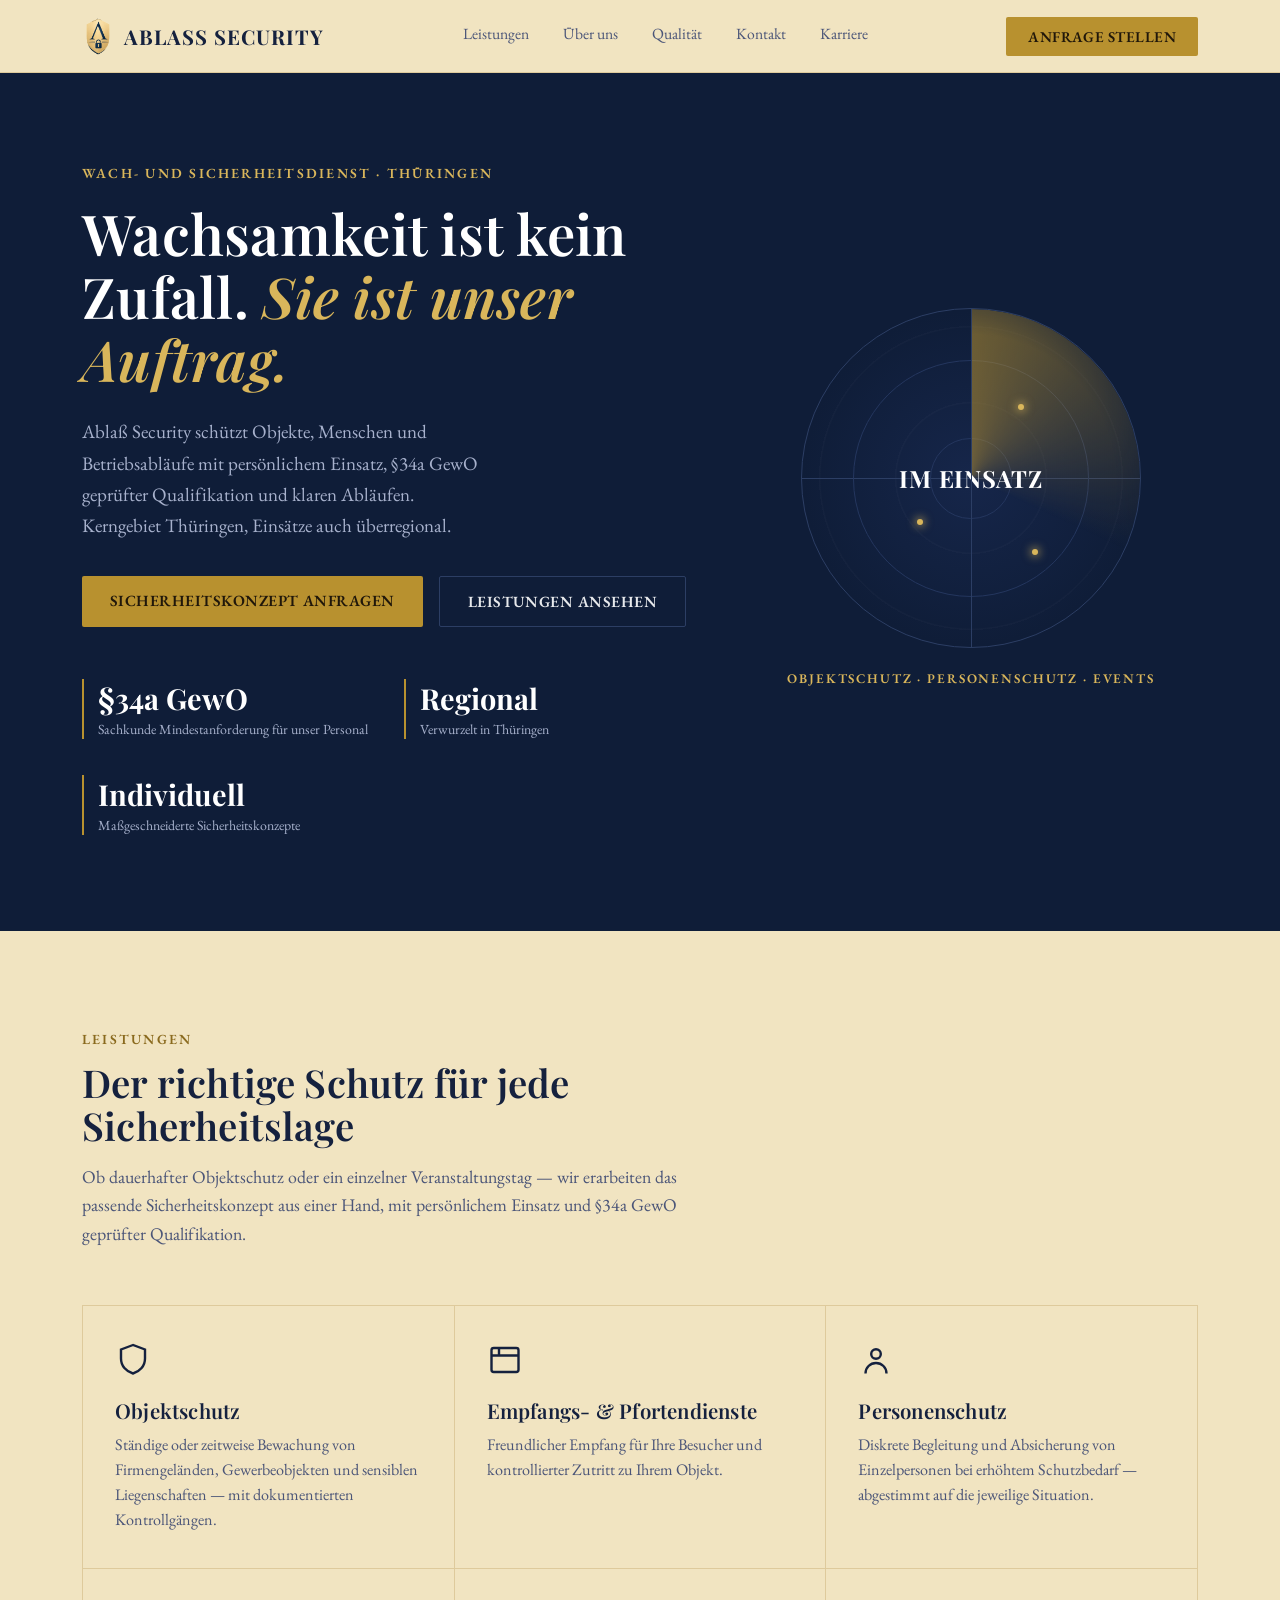
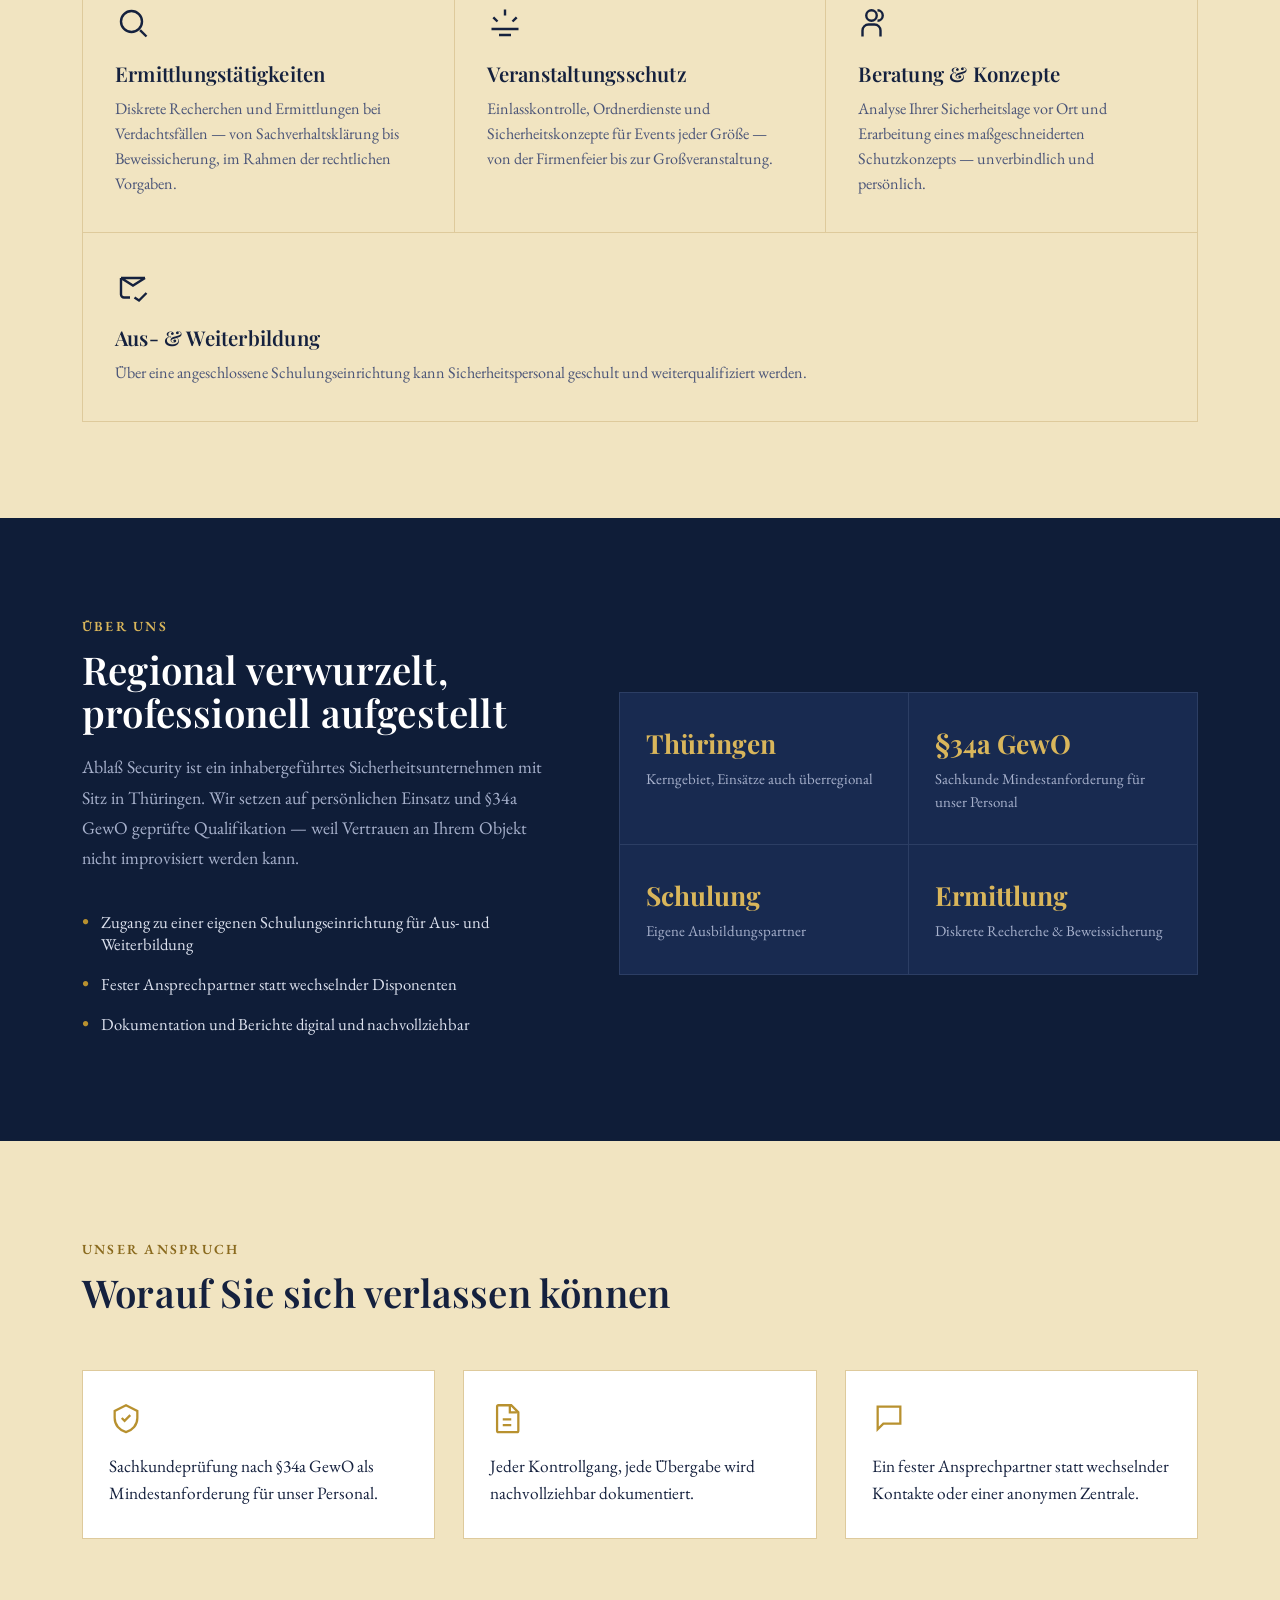
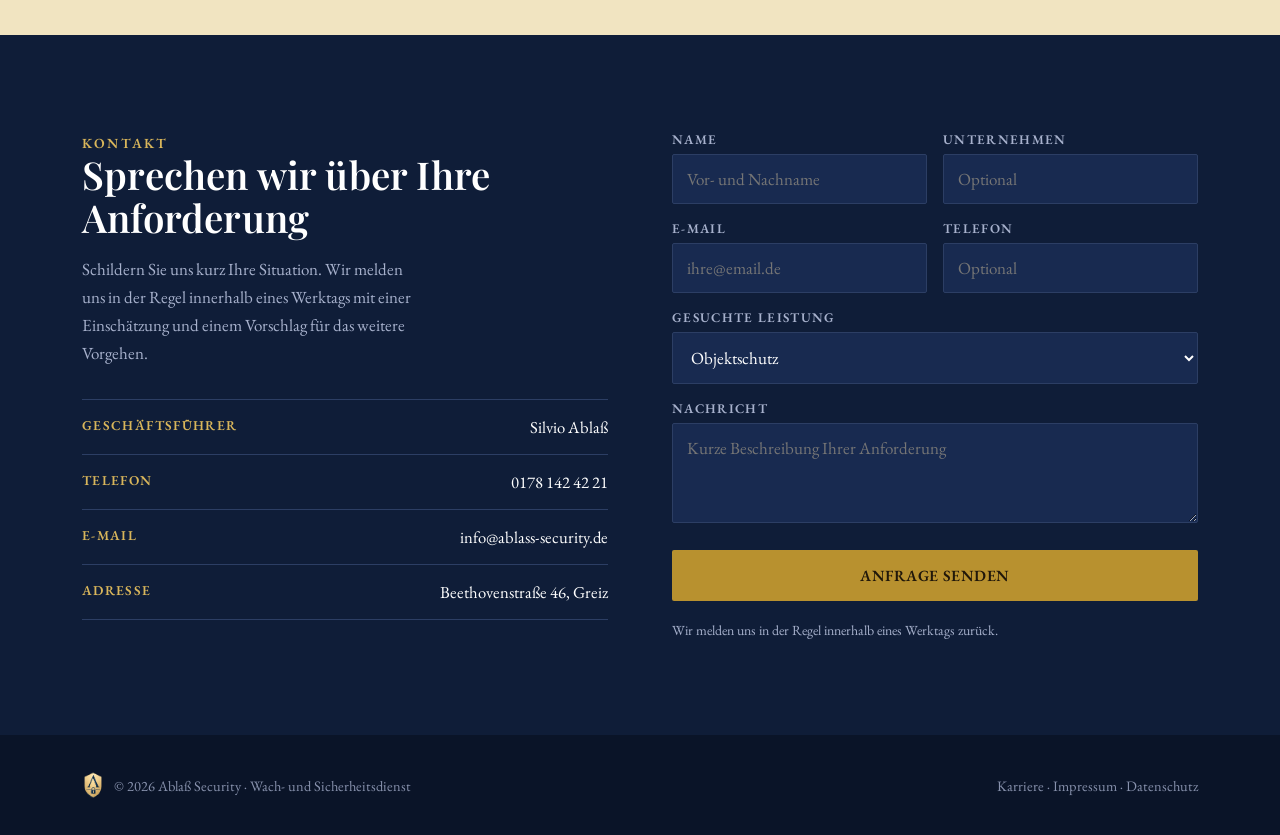
==== index.html @ fbc12468 "Add files via upload" ====
<!DOCTYPE html>
<html lang="de">
<head>
<meta charset="UTF-8">
<meta name="viewport" content="width=device-width, initial-scale=1.0">
<title>Ablaß Security — Wach- und Sicherheitsdienst</title>
<link rel="preconnect" href="https://fonts.googleapis.com">
<link rel="preconnect" href="https://fonts.gstatic.com" crossorigin>
<link href="https://fonts.googleapis.com/css2?family=Playfair+Display:ital,wght@0,600;0,700;1,600&family=EB+Garamond:ital,wght@0,400;0,500;0,600;1,400&display=swap" rel="stylesheet">
<style>
  :root{
    --navy:#0F1D38;
    --navy-2:#182A50;
    --navy-line:#2C3E64;
    --fog:#A7B1CC;
    --cream:#F1E4C1;
    --cream-line:#DECA9C;
    --ink:#15213E;
    --ink-soft:#4B5578;
    --gold:#B8912F;
    --gold-bright:#D9B65B;
  }
  *{margin:0;padding:0;box-sizing:border-box;}
  html{scroll-behavior:smooth;font-size:17px;}
  body{
    font-family:'EB Garamond',serif;
    background:var(--cream);
    color:var(--ink);
    -webkit-font-smoothing:antialiased;
  }
  h1,h2,h3,.display{
    font-family:'Playfair Display',serif;
    letter-spacing:0.005em;
    font-weight:600;
    line-height:1.12;
  }
  .eyebrow{
    font-family:'EB Garamond',serif;
    font-size:0.82rem;
    font-weight:600;
    letter-spacing:0.16em;
    text-transform:uppercase;
    color:var(--gold-bright);
  }
  .light .eyebrow{color:#8A6A1E;}
  a{color:inherit;text-decoration:none;}
  .wrap{max-width:1180px;margin:0 auto;padding:0 32px;}
  img,svg{display:block;}

  :focus-visible{outline:2px solid var(--gold);outline-offset:3px;}

  /* ---------- NAV ---------- */
  header{
    position:sticky;top:0;z-index:50;
    background:rgba(241,228,193,0.95);
    backdrop-filter:blur(6px);
    border-bottom:1px solid var(--cream-line);
  }
  nav{
    display:flex;align-items:center;justify-content:space-between;
    max-width:1180px;margin:0 auto;padding:16px 32px;
  }
  .logo{
    font-family:'Playfair Display',serif;
    color:var(--ink);font-size:1.2rem;font-weight:700;
    text-transform:uppercase;letter-spacing:0.05em;
    display:flex;align-items:center;gap:10px;
  }
  .logo .dot{width:9px;height:9px;border-radius:50%;background:var(--gold);
    box-shadow:0 0 0 3px rgba(184,145,47,0.22);}
  .brand-mark{width:32px;height:40px;flex-shrink:0;object-fit:contain;border-radius:3px;}
  .navlinks{display:flex;gap:34px;font-size:0.92rem;}
  .navlinks a{color:var(--ink-soft);border-bottom:2px solid transparent;padding-bottom:4px;transition:color .15s,border-color .15s;}
  .navlinks a:hover{color:var(--ink);border-color:var(--gold);}
  .nav-cta{
    background:var(--gold);color:#20170A;
    padding:10px 22px;font-family:'EB Garamond',serif;
    font-size:0.88rem;font-weight:600;letter-spacing:0.03em;text-transform:uppercase;
    border-radius:2px;transition:background .15s;
  }
  .nav-cta:hover{background:var(--gold-bright);}
  .menu-toggle{display:none;background:none;border:none;color:var(--ink);font-size:1.5rem;cursor:pointer;}

  /* ---------- HERO ---------- */
  .hero{
    background:var(--navy);color:#fff;
    padding:88px 0 96px;position:relative;overflow:hidden;
  }
  .hero .wrap{
    display:grid;grid-template-columns:1.15fr 0.85fr;gap:48px;align-items:center;
  }
  .hero h1{
    color:#fff;font-size:clamp(2.3rem,4.4vw,3.6rem);
    margin:18px 0 26px;max-width:16ch;
  }
  .hero h1 em{
    font-style:italic;color:var(--gold-bright);
  }
  .hero p.lede{
    color:var(--fog);font-size:1.12rem;line-height:1.65;max-width:46ch;margin-bottom:34px;
  }
  .hero-ctas{display:flex;gap:16px;flex-wrap:wrap;}
  .btn-primary{
    background:var(--gold);color:#20170A;padding:14px 28px;
    font-family:'EB Garamond',serif;font-size:0.92rem;font-weight:600;
    letter-spacing:0.03em;text-transform:uppercase;border-radius:2px;transition:background .15s,transform .15s;
  }
  .btn-primary:hover{background:var(--gold-bright);transform:translateY(-1px);}
  .btn-ghost{
    border:1px solid var(--navy-line);color:#E7E9EC;padding:14px 28px;
    font-family:'EB Garamond',serif;font-size:0.92rem;font-weight:600;letter-spacing:0.03em;text-transform:uppercase;
    border-radius:2px;transition:border-color .15s,color .15s;
  }
  .btn-ghost:hover{border-color:var(--gold);color:var(--gold-bright);}

  .stat-row{display:flex;gap:36px;margin-top:52px;flex-wrap:wrap;}
  .stat-row .stat{border-left:2px solid var(--gold);padding-left:14px;}
  .stat b{display:block;font-family:'Playfair Display',serif;font-size:1.7rem;color:#fff;}
  .stat span{font-size:0.82rem;color:var(--fog);}

  /* --- radar signature --- */
  .radar-box{position:relative;display:flex;flex-direction:column;align-items:center;justify-content:center;gap:22px;}
  .radar-caption{
    font-family:'EB Garamond',serif;font-size:0.78rem;font-weight:600;
    letter-spacing:0.14em;color:var(--gold-bright);text-align:center;
  }
  .radar{
    position:relative;width:340px;height:340px;border-radius:50%;
    border:1px solid var(--navy-line);
    background:
      repeating-radial-gradient(circle at center, transparent 0 74px, rgba(255,255,255,0.02) 75px 76px),
      radial-gradient(circle at center, #16264A 0%, #0F1D38 70%);
  }
  .radar::before,.radar::after{
    content:"";position:absolute;background:var(--navy-line);
  }
  .radar::before{left:0;right:0;top:50%;height:1px;}
  .radar::after{top:0;bottom:0;left:50%;width:1px;}
  .ring{position:absolute;border:1px solid #24365E;border-radius:50%;}
  .ring.r1{inset:15%;}
  .ring.r2{inset:38%;}
  .sweep{
    position:absolute;inset:0;border-radius:50%;
    background:conic-gradient(from 0deg, rgba(184,145,47,0.55), rgba(184,145,47,0) 32%);
    animation:spin 6s linear infinite;
    mask-image:radial-gradient(circle, black 60%, transparent 100%);
  }
  @keyframes spin{to{transform:rotate(360deg);}}
  .blip{position:absolute;width:6px;height:6px;border-radius:50%;background:var(--gold-bright);
    box-shadow:0 0 8px 2px rgba(217,182,91,0.6);}
  .radar-core{
    position:absolute;top:50%;left:50%;transform:translate(-50%,-50%);
    text-align:center;
  }
  .radar-core b{display:block;font-family:'Playfair Display',serif;color:#fff;font-size:1.4rem;letter-spacing:0.03em;}

  @media (prefers-reduced-motion: reduce){
    .sweep{animation:none;}
  }

  /* ---------- SECTION HEADS ---------- */
  section{padding:96px 0;}
  .section-head{max-width:640px;margin-bottom:56px;}
  .section-head h2{font-size:clamp(1.9rem,3vw,2.5rem);margin-top:12px;color:var(--ink);}
  .section-head p{color:var(--ink-soft);margin-top:16px;font-size:1.05rem;line-height:1.6;}

  /* ---------- LEISTUNGEN ---------- */
  .services{background:var(--cream);}
  .service-grid{
    display:grid;grid-template-columns:repeat(3,1fr);gap:1px;
    background:var(--cream-line);border:1px solid var(--cream-line);
  }
  .service{
    background:var(--cream);padding:36px 32px;transition:background .2s;
  }
  .service:last-child{grid-column:1 / -1;}
  .service:hover{background:#FAF3DF;}
  .service .icon{width:36px;height:36px;margin-bottom:22px;color:var(--ink);}
  .service h3{font-size:1.2rem;color:var(--ink);margin-bottom:10px;letter-spacing:0.01em;}
  .service p{color:var(--ink-soft);font-size:0.95rem;line-height:1.55;}

  /* ---------- ÜBER UNS ---------- */
  .about{background:var(--navy);color:#fff;}
  .about .wrap{display:grid;grid-template-columns:0.9fr 1.1fr;gap:64px;align-items:center;}
  .about h2{color:#fff;font-size:clamp(1.9rem,3vw,2.5rem);margin-top:12px;}
  .about .lede{color:var(--fog);margin-top:18px;line-height:1.7;font-size:1.05rem;}
  .facts{display:grid;grid-template-columns:1fr 1fr;gap:1px;background:var(--navy-line);border:1px solid var(--navy-line);margin-top:8px;}
  .fact{background:var(--navy-2);padding:32px 26px;}
  .fact b{display:block;font-family:'Playfair Display',serif;color:var(--gold-bright);font-size:1.55rem;margin-bottom:6px;}
  .fact span{font-size:0.88rem;color:var(--fog);line-height:1.45;}
  .credentials{list-style:none;margin-top:28px;}
  .credentials li{
    display:flex;gap:12px;padding:9px 0;
    font-size:0.98rem;color:#DCE1EE;
  }
  .credentials li::before{content:"•";color:var(--gold);flex-shrink:0;font-size:1.2rem;line-height:1.1;}

  /* ---------- REFERENZEN ---------- */
  .quotes{background:var(--cream);}
  .quote-grid{display:grid;grid-template-columns:repeat(3,1fr);gap:28px;}
  .quote-card{
    background:#fff;border:1px solid var(--cream-line);padding:30px 26px;
    display:flex;flex-direction:column;gap:18px;
  }
  .quote-card p{font-size:1.02rem;line-height:1.6;color:var(--ink);font-style:italic;}
  .quote-card .who{font-family:'EB Garamond',serif;font-size:0.82rem;font-weight:600;letter-spacing:0.04em;text-transform:uppercase;color:var(--ink-soft);}
  .quote-mark{font-family:'Playfair Display',serif;font-style:italic;font-size:2.4rem;color:var(--gold);line-height:1;}

  /* ---------- KONTAKT ---------- */
  .contact{background:var(--navy);color:#fff;}
  .contact .wrap{display:grid;grid-template-columns:1fr 1fr;gap:64px;}
  .contact h2{color:#fff;font-size:clamp(1.9rem,3vw,2.5rem);}
  .contact .lede{color:var(--fog);margin-top:16px;line-height:1.65;max-width:42ch;}
  .contact-list{margin-top:32px;}
  .contact-list div{padding:16px 0;border-top:1px solid var(--navy-line);display:flex;justify-content:space-between;gap:20px;font-size:0.98rem;}
  .contact-list div:last-child{border-bottom:1px solid var(--navy-line);}
  .contact-list span:first-child{color:var(--gold-bright);font-family:'EB Garamond',serif;font-weight:600;font-size:0.8rem;text-transform:uppercase;letter-spacing:0.1em;}

  form{display:flex;flex-direction:column;gap:16px;}
  label{font-family:'EB Garamond',serif;font-weight:600;font-size:0.78rem;letter-spacing:0.1em;text-transform:uppercase;color:var(--fog);margin-bottom:6px;display:block;}
  input,textarea,select{
    width:100%;background:var(--navy-2);border:1px solid var(--navy-line);color:#fff;
    padding:13px 14px;font-family:'EB Garamond',serif;font-size:1rem;border-radius:2px;
  }
  input:focus,textarea:focus,select:focus{border-color:var(--gold);}
  textarea{resize:vertical;min-height:100px;}
  .field-row{display:grid;grid-template-columns:1fr 1fr;gap:16px;}
  .submit-btn{
    background:var(--gold);color:#20170A;border:none;padding:15px 28px;
    font-family:'EB Garamond',serif;font-size:0.92rem;font-weight:600;
    letter-spacing:0.03em;text-transform:uppercase;border-radius:2px;cursor:pointer;margin-top:6px;transition:background .15s;
  }
  .submit-btn:hover{background:var(--gold-bright);}
  .form-note{font-size:0.82rem;color:var(--fog);margin-top:4px;}

  /* ---------- FOOTER ---------- */
  footer{background:#0A1428;color:#8791AC;padding:36px 0;font-size:0.85rem;}
  footer .wrap{display:flex;justify-content:space-between;align-items:center;flex-wrap:wrap;gap:12px;}
  footer .brand-mark{width:22px;height:28px;}
  footer .foot-brand{display:flex;align-items:center;gap:10px;}
  footer a:hover{color:var(--gold-bright);}

  /* ---------- RESPONSIVE ---------- */
  @media (max-width:920px){
    .navlinks{display:none;}
    .navlinks.open{
      display:flex;flex-direction:column;gap:0;
      position:absolute;top:100%;left:0;right:0;
      background:var(--cream);border-bottom:1px solid var(--cream-line);
      padding:8px 32px 16px;
    }
    .navlinks.open a{padding:12px 0;border-bottom:1px solid var(--cream-line);}
    .menu-toggle{display:block;}
    .hero .wrap{grid-template-columns:1fr;}
    .radar-box{margin-top:40px;}
    .radar{width:260px;height:260px;}
    .about .wrap{grid-template-columns:1fr;}
    .service-grid{grid-template-columns:1fr 1fr;}
    .quote-grid{grid-template-columns:1fr;}
    .contact .wrap{grid-template-columns:1fr;}
    .field-row{grid-template-columns:1fr;}
    section{padding:64px 0;}
  }
  @media (max-width:600px){
    .service-grid{grid-template-columns:1fr;}
    .facts{grid-template-columns:1fr;}
    .stat-row{gap:24px;}
  }

  /* ---------- OVERLAY PAGES (Karriere / Impressum / Datenschutz) ---------- */
  .page-overlay{
    display:none;
    position:fixed;inset:0;z-index:200;
    background:var(--cream);overflow-y:auto;
  }
  .page-overlay:target{display:block;}
  .overlay-close{
    position:sticky;top:0;z-index:1;
    display:flex;justify-content:flex-end;
    padding:16px 32px;background:rgba(241,228,193,0.95);backdrop-filter:blur(6px);
    border-bottom:1px solid var(--cream-line);
  }
  .overlay-close a{
    font-family:'EB Garamond',serif;font-weight:600;font-size:0.9rem;
    color:var(--ink-soft);border:1px solid var(--cream-line);padding:8px 16px;border-radius:2px;
  }
  .overlay-close a:hover{color:var(--ink);border-color:var(--gold);}

  .legal-wrap{max-width:760px;margin:0 auto;padding:40px 32px 96px;}
  .legal-wrap h1{font-family:'Playfair Display',serif;font-size:2.1rem;margin-bottom:8px;}
  .legal-wrap h2{font-family:'Playfair Display',serif;font-size:1.2rem;margin:32px 0 8px;color:var(--ink);}
  .legal-wrap p,.legal-wrap li{margin-bottom:6px;}
  .legal-wrap ul{padding-left:20px;}
  .legal-wrap .meta{color:var(--ink-soft);font-size:0.9rem;margin-bottom:32px;}
  .legal-wrap section{border-top:1px solid var(--cream-line);padding-top:20px;margin-top:20px;}
  .legal-wrap a{color:var(--gold);}
  .legal-wrap a:hover{text-decoration:underline;}

  .career-header{background:var(--navy);color:#fff;padding:56px 0 64px;}
  .career-header .eyebrow{color:var(--gold-bright);}
  .career-header h1{color:#fff;font-size:clamp(1.8rem,4vw,2.6rem);margin-top:10px;max-width:20ch;}
  .career-header p{color:var(--fog);margin-top:16px;max-width:52ch;font-size:1.05rem;}
  .career-main{padding:56px 0 96px;}
  .job-card{background:#fff;border:1px solid var(--cream-line);border-radius:4px;padding:40px;margin-bottom:40px;}
  .job-card .tag{
    display:inline-block;background:var(--gold);color:#20170A;
    font-size:0.78rem;font-weight:600;letter-spacing:0.06em;text-transform:uppercase;
    padding:5px 12px;border-radius:2px;margin-bottom:16px;
  }
  .job-card h2{font-size:1.6rem;color:var(--ink);}
  .job-card .meta{color:var(--ink-soft);font-size:0.95rem;margin-top:8px;margin-bottom:24px;}
  .job-card h3{font-size:1rem;font-weight:600;text-transform:uppercase;letter-spacing:0.05em;color:var(--ink);margin:22px 0 10px;}
  .job-card ul{padding-left:20px;color:var(--ink-soft);}
  .job-card li{margin-bottom:6px;}
  .apply{background:var(--navy);color:#fff;border-radius:4px;padding:36px 40px;}
  .apply h2{color:#fff;font-size:1.4rem;}
  .apply p{color:var(--fog);margin-top:10px;margin-bottom:22px;}
  .apply-list div{padding:12px 0;border-top:1px solid var(--navy-line);display:flex;justify-content:space-between;gap:20px;font-size:0.98rem;}
  .apply-list div:last-child{border-bottom:1px solid var(--navy-line);}
  .apply-list span:first-child{color:var(--gold-bright);font-weight:600;font-size:0.8rem;text-transform:uppercase;letter-spacing:0.1em;}

  @media (max-width:600px){
    .job-card,.apply{padding:28px 24px;}
    .legal-wrap{padding:32px 20px 64px;}
  }
</style>
</head>
<body>

<header>
  <nav>
    <div class="logo">
      <img class="brand-mark" src="[data-uri]" alt="Ablaß Security Wappen">
      Ablaß Security
    </div>
    <div class="navlinks" id="navlinks">
      <a href="#leistungen">Leistungen</a>
      <a href="#ueber-uns">Über uns</a>
      <a href="#qualitaet">Qualität</a>
      <a href="#kontakt">Kontakt</a>
      <a href="#karriere">Karriere</a>
    </div>
    <a href="#kontakt" class="nav-cta">Anfrage stellen</a>
    <button class="menu-toggle" aria-label="Menü öffnen" aria-expanded="false" onclick="const n=document.getElementById('navlinks');const open=n.classList.toggle('open');this.setAttribute('aria-expanded',open);this.textContent=open?'✕':'☰';">☰</button>
  </nav>
</header>

<section class="hero">
  <div class="wrap">
    <div>
      <span class="eyebrow">Wach- und Sicherheitsdienst · Thüringen</span>
      <h1>Wachsamkeit ist kein Zufall. <em>Sie ist unser Auftrag.</em></h1>
      <p class="lede">Ablaß Security schützt Objekte, Menschen und Betriebsabläufe mit persönlichem Einsatz, §34a GewO geprüfter Qualifikation und klaren Abläufen. Kerngebiet Thüringen, Einsätze auch überregional.</p>
      <div class="hero-ctas">
        <a href="#kontakt" class="btn-primary">Sicherheitskonzept anfragen</a>
        <a href="#leistungen" class="btn-ghost">Leistungen ansehen</a>
      </div>
      <div class="stat-row">
        <div class="stat"><b>§34a GewO</b><span>Sachkunde Mindestanforderung für unser Personal</span></div>
        <div class="stat"><b>Regional</b><span>Verwurzelt in Thüringen</span></div>
        <div class="stat"><b>Individuell</b><span>Maßgeschneiderte Sicherheitskonzepte</span></div>
      </div>
    </div>
    <div class="radar-box">
      <div class="radar" role="img" aria-label="Radaranzeige, die die durchgehende Einsatzbereitschaft symbolisiert">
        <div class="ring r1"></div>
        <div class="ring r2"></div>
        <div class="sweep"></div>
        <div class="blip" style="top:28%;left:64%;"></div>
        <div class="blip" style="top:62%;left:34%;"></div>
        <div class="blip" style="top:71%;left:68%;"></div>
        <div class="radar-core">
          <b>IM EINSATZ</b>
        </div>
      </div>
      <span class="radar-caption">OBJEKTSCHUTZ · PERSONENSCHUTZ · EVENTS</span>
    </div>
  </div>
</section>

<section class="services light" id="leistungen">
  <div class="wrap">
    <div class="section-head">
      <span class="eyebrow">Leistungen</span>
      <h2>Der richtige Schutz für jede Sicherheitslage</h2>
      <p>Ob dauerhafter Objektschutz oder ein einzelner Veranstaltungstag — wir erarbeiten das passende Sicherheitskonzept aus einer Hand, mit persönlichem Einsatz und §34a GewO geprüfter Qualifikation.</p>
    </div>
  </div>
  <div class="wrap">
    <div class="service-grid">
      <div class="service">
        <svg class="icon" viewBox="0 0 24 24" fill="none" stroke="currentColor" stroke-width="1.6"><path d="M12 2 4 5v6c0 5 3.4 8.7 8 10 4.6-1.3 8-5 8-10V5l-8-3Z"/></svg>
        <h3>Objektschutz</h3>
        <p>Ständige oder zeitweise Bewachung von Firmengeländen, Gewerbeobjekten und sensiblen Liegenschaften — mit dokumentierten Kontrollgängen.</p>
      </div>
      <div class="service">
        <svg class="icon" viewBox="0 0 24 24" fill="none" stroke="currentColor" stroke-width="1.6"><rect x="3" y="4" width="18" height="16" rx="1.5"/><path d="M3 9h18M8 4v5"/></svg>
        <h3>Empfangs- &amp; Pfortendienste</h3>
        <p>Freundlicher Empfang für Ihre Besucher und kontrollierter Zutritt zu Ihrem Objekt.</p>
      </div>
      <div class="service">
        <svg class="icon" viewBox="0 0 24 24" fill="none" stroke="currentColor" stroke-width="1.6"><circle cx="12" cy="8" r="3.2"/><path d="M5 21c0-4 3.1-7 7-7s7 3 7 7"/></svg>
        <h3>Personenschutz</h3>
        <p>Diskrete Begleitung und Absicherung von Einzelpersonen bei erhöhtem Schutzbedarf — abgestimmt auf die jeweilige Situation.</p>
      </div>
      <div class="service">
        <svg class="icon" viewBox="0 0 24 24" fill="none" stroke="currentColor" stroke-width="1.6"><circle cx="11" cy="11" r="7"/><path d="m21 21-4.3-4.3"/></svg>
        <h3>Ermittlungstätigkeiten</h3>
        <p>Diskrete Recherchen und Ermittlungen bei Verdachtsfällen — von Sachverhaltsklärung bis Beweissicherung, im Rahmen der rechtlichen Vorgaben.</p>
      </div>
      <div class="service">
        <svg class="icon" viewBox="0 0 24 24" fill="none" stroke="currentColor" stroke-width="1.6"><path d="M12 3v4M4.2 8.2l2.8 2.8M19.8 8.2 17 11M3 16h18M8 20h8"/></svg>
        <h3>Veranstaltungsschutz</h3>
        <p>Einlasskontrolle, Ordnerdienste und Sicherheitskonzepte für Events jeder Größe — von der Firmenfeier bis zur Großveranstaltung.</p>
      </div>
      <div class="service">
        <svg class="icon" viewBox="0 0 24 24" fill="none" stroke="currentColor" stroke-width="1.6"><path d="M3 21v-4a4 4 0 0 1 4-4h4a4 4 0 0 1 4 4v4M13 3.5a3.5 3.5 0 1 1 0 7"/><circle cx="9" cy="7" r="3.5"/></svg>
        <h3>Beratung &amp; Konzepte</h3>
        <p>Analyse Ihrer Sicherheitslage vor Ort und Erarbeitung eines maßgeschneiderten Schutzkonzepts — unverbindlich und persönlich.</p>
      </div>
      <div class="service">
        <svg class="icon" viewBox="0 0 24 24" fill="none" stroke="currentColor" stroke-width="1.6"><path d="M4 6h16M4 6v11a2 2 0 0 0 2 2h4M4 6l8 5 8-5M13 19l3 2 5-5"/></svg>
        <h3>Aus- &amp; Weiterbildung</h3>
        <p>Über eine angeschlossene Schulungseinrichtung kann Sicherheitspersonal geschult und weiterqualifiziert werden.</p>
      </div>
    </div>
  </div>
</section>

<section class="about" id="ueber-uns">
  <div class="wrap">
    <div>
      <span class="eyebrow">Über uns</span>
      <h2>Regional verwurzelt, professionell aufgestellt</h2>
      <p class="lede">Ablaß Security ist ein inhabergeführtes Sicherheitsunternehmen mit Sitz in Thüringen. Wir setzen auf persönlichen Einsatz und §34a GewO geprüfte Qualifikation — weil Vertrauen an Ihrem Objekt nicht improvisiert werden kann.</p>
      <ul class="credentials">
        <li>Zugang zu einer eigenen Schulungseinrichtung für Aus- und Weiterbildung</li>
        <li>Fester Ansprechpartner statt wechselnder Disponenten</li>
        <li>Dokumentation und Berichte digital und nachvollziehbar</li>
      </ul>
    </div>
    <div>
      <div class="facts">
        <div class="fact"><b>Thüringen</b><span>Kerngebiet, Einsätze auch überregional</span></div>
        <div class="fact"><b>§34a GewO</b><span>Sachkunde Mindestanforderung für unser Personal</span></div>
        <div class="fact"><b>Schulung</b><span>Eigene Ausbildungspartner</span></div>
        <div class="fact"><b>Ermittlung</b><span>Diskrete Recherche &amp; Beweissicherung</span></div>
      </div>
    </div>
  </div>
</section>

<section class="quotes light" id="qualitaet">
  <div class="wrap">
    <div class="section-head">
      <span class="eyebrow">Unser Anspruch</span>
      <h2>Worauf Sie sich verlassen können</h2>
    </div>
    <div class="quote-grid">
      <div class="quote-card">
        <svg class="icon" style="color:var(--gold);width:34px;height:34px;" viewBox="0 0 24 24" fill="none" stroke="currentColor" stroke-width="1.6"><path d="M9 12l2 2 4-4M12 3l8 4v5c0 5-3.4 8.7-8 10-4.6-1.3-8-5-8-10V7l8-4Z"/></svg>
        <p style="font-style:normal;">Sachkundeprüfung nach §34a GewO als Mindestanforderung für unser Personal.</p>
      </div>
      <div class="quote-card">
        <svg class="icon" style="color:var(--gold);width:34px;height:34px;" viewBox="0 0 24 24" fill="none" stroke="currentColor" stroke-width="1.6"><path d="M6 3h9l5 5v13a1 1 0 0 1-1 1H6a1 1 0 0 1-1-1V4a1 1 0 0 1 1-1Z"/><path d="M14 3v5h5M9 13h6M9 17h6"/></svg>
        <p style="font-style:normal;">Jeder Kontrollgang, jede Übergabe wird nachvollziehbar dokumentiert.</p>
      </div>
      <div class="quote-card">
        <svg class="icon" style="color:var(--gold);width:34px;height:34px;" viewBox="0 0 24 24" fill="none" stroke="currentColor" stroke-width="1.6"><path d="M4 4h16v12H8l-4 4V4Z"/></svg>
        <p style="font-style:normal;">Ein fester Ansprechpartner statt wechselnder Kontakte oder einer anonymen Zentrale.</p>
      </div>
    </div>
  </div>
</section>

<section class="contact" id="kontakt">
  <div class="wrap">
    <div>
      <span class="eyebrow">Kontakt</span>
      <h2>Sprechen wir über Ihre Anforderung</h2>
      <p class="lede">Schildern Sie uns kurz Ihre Situation. Wir melden uns in der Regel innerhalb eines Werktags mit einer Einschätzung und einem Vorschlag für das weitere Vorgehen.</p>
      <div class="contact-list">
        <div><span>Geschäftsführer</span><span>Silvio Ablaß</span></div>
        <div><span>Telefon</span><span>0178 142 42 21</span></div>
        <div><span>E-Mail</span><span>info@ablass-security.de</span></div>
        <div><span>Adresse</span><span>Beethovenstraße 46, Greiz</span></div>
      </div>
    </div>
    <form name="kontakt" method="POST" data-netlify="true" netlify-honeypot="firma-web">
      <input type="hidden" name="form-name" value="kontakt">
      <p style="position:absolute;left:-9999px;"><label>Nicht ausfüllen: <input name="firma-web" tabindex="-1" autocomplete="off"></label></p>
      <div class="field-row">
        <div>
          <label for="name">Name</label>
          <input id="name" type="text" placeholder="Vor- und Nachname" required>
        </div>
        <div>
          <label for="firma">Unternehmen</label>
          <input id="firma" type="text" placeholder="Optional">
        </div>
      </div>
      <div class="field-row">
        <div>
          <label for="email">E-Mail</label>
          <input id="email" type="email" placeholder="ihre@email.de" required>
        </div>
        <div>
          <label for="telefon">Telefon</label>
          <input id="telefon" type="tel" placeholder="Optional">
        </div>
      </div>
      <div>
        <label for="leistung">Gesuchte Leistung</label>
        <select id="leistung">
          <option>Objektschutz</option>
          <option>Empfangs- &amp; Pfortendienst</option>
          <option>Personenschutz</option>
          <option>Veranstaltungsschutz</option>
          <option>Ermittlungstätigkeiten</option>
          <option>Beratung / Sonstiges</option>
        </select>
      </div>
      <div>
        <label for="nachricht">Nachricht</label>
        <textarea id="nachricht" placeholder="Kurze Beschreibung Ihrer Anforderung"></textarea>
      </div>
      <button type="submit" class="submit-btn">Anfrage senden</button>
      <span class="form-note">Wir melden uns in der Regel innerhalb eines Werktags zurück.</span>
    </form>
  </div>
</section>

<footer>
  <div class="wrap">
    <div class="foot-brand">
      <img class="brand-mark" src="[data-uri]" alt="Ablaß Security Wappen">
      <span>© 2026 Ablaß Security · Wach- und Sicherheitsdienst</span>
    </div>
    <span><a href="#karriere">Karriere</a> · <a href="#impressum">Impressum</a> · <a href="#datenschutz">Datenschutz</a></span>
  </div>
</footer>

<div class="page-overlay" id="karriere">
  <div class="overlay-close"><a href="#">✕ Schließen</a></div>
  <header class="career-header">
    <div class="wrap">
      <span class="eyebrow">Karriere bei Ablaß Security</span>
      <h1>Werden Sie Teil unseres Wachpersonals</h1>
      <p>Wir suchen zuverlässige Unterstützung im Objekt- und Sicherheitsdienst — regional in Thüringen, auf Minijob-Basis.</p>
    </div>
  </header>
  <main class="career-main">
    <div class="wrap">
      <div class="job-card">
        <span class="tag">Minijob</span>
        <h2>Wachperson (m/w/d)</h2>
        <p class="meta">Thüringen · geringfügige Beschäftigung · Einsatz nach Absprache</p>

        <h3>Ihre Aufgaben</h3>
        <ul>
          <li>Objektschutz, Kontrollgänge und Zutrittskontrolle</li>
          <li>Veranstaltungs- und Eventschutz, Einlasskontrolle und Ordnerdienste</li>
          <li>Dokumentation von Vorkommnissen</li>
          <li>Ansprechpartner vor Ort für Kunden und Besucher</li>
        </ul>

        <h3>Voraussetzungen</h3>
        <ul>
          <li>Sachkundeprüfung (SK) nach § 34a GewO von Vorteil — keine zwingende Voraussetzung</li>
          <li>Einwandfreies Führungszeugnis</li>
          <li>Zuverlässigkeit und gepflegtes Auftreten</li>
          <li>Führerschein Klasse B von Vorteil</li>
        </ul>

        <h3>Wir bieten</h3>
        <ul>
          <li>Faire Vergütung auf Minijob-Basis</li>
          <li>Flexible, planbare Einsätze</li>
          <li>Persönliche Einarbeitung</li>
          <li>Unterstützung bei der Qualifizierung zur Sachkundeprüfung (SK) nach § 34a GewO</li>
        </ul>
      </div>

      <div class="apply">
        <h2>Interesse? Melden Sie sich</h2>
        <p>Kurze Nachricht genügt, gerne mit SK-Bescheinigung nach § 34a GewO falls vorhanden — wir melden uns zeitnah zurück.</p>
        <div class="apply-list">
          <div><span>Ansprechpartner</span><span>Silvio Ablaß</span></div>
          <div><span>Telefon</span><span>0178 142 42 21</span></div>
          <div><span>E-Mail</span><span>info@ablass-security.de</span></div>
        </div>
        <a class="btn-primary" style="display:inline-block;margin-top:24px;" href="mailto:info@ablass-security.de?subject=Bewerbung%20Wachperson%20Minijob">Jetzt bewerben</a>
      </div>
    </div>
  </main>
</div>

<div class="page-overlay" id="impressum">
  <div class="overlay-close"><a href="#">✕ Schließen</a></div>
  <div class="legal-wrap">
    <h1>Impressum</h1>
    <p class="meta">Angaben gemäß § 5 TMG</p>

    <section>
      <h2>Diensteanbieter</h2>
      <p>Silvio Ablaß</p>
      <p>Ablaß Security</p>
      <p>Einzelunternehmen</p>
      <p>Beethovenstraße 46</p>
      <p>07973 Greiz</p>
    </section>

    <section>
      <h2>Kontakt</h2>
      <p>Telefon: 0178 142 42 21</p>
      <p>E-Mail: <a href="mailto:info@ablass-security.de">info@ablass-security.de</a></p>
    </section>

    <section>
      <h2>Zuständige Aufsichtsbehörde</h2>
      <p>Landratsamt Greiz — Ordnungsamt<br>
      (Bewachungserlaubnis nach § 34a GewO)</p>
      <p style="color:var(--ink-soft);font-size:0.85rem;margin-top:6px;">Vorläufige Angabe — bitte mit tatsächlich zuständiger Erlaubnisbehörde abgleichen.</p>
    </section>

    <section>
      <h2>Redaktionell verantwortlich (§ 18 Abs. 2 MStV)</h2>
      <p>Silvio Ablaß, Anschrift wie oben</p>
    </section>

    <section>
      <h2>EU-Streitschlichtung</h2>
      <p>Die Europäische Kommission stellt eine Plattform zur Online-Streitbeilegung (OS) bereit: <a href="https://ec.europa.eu/consumers/odr/" target="_blank" rel="noopener">https://ec.europa.eu/consumers/odr/</a>. Unsere E-Mail-Adresse finden Sie oben.</p>
    </section>

    <section>
      <h2>Verbraucherstreitbeilegung</h2>
      <p>Wir sind nicht bereit oder verpflichtet, an Streitbeilegungsverfahren vor einer Verbraucherschlichtungsstelle teilzunehmen.</p>
    </section>
  </div>
</div>

<div class="page-overlay" id="datenschutz">
  <div class="overlay-close"><a href="#">✕ Schließen</a></div>
  <div class="legal-wrap">
    <h1>Datenschutzerklärung</h1>
    <p class="meta">Stand: August 2026</p>

    <section>
      <h2>1. Verantwortlicher</h2>
      <p>Silvio Ablaß, Ablaß Security<br>
      Beethovenstraße 46, 07973 Greiz<br>
      Telefon: 0178 142 42 21<br>
      E-Mail: <a href="mailto:info@ablass-security.de">info@ablass-security.de</a></p>
    </section>

    <section>
      <h2>2. Kontaktformular</h2>
      <p>Wenn Sie uns über das Kontaktformular Anfragen zukommen lassen, werden Ihre Angaben aus dem Formular inklusive der von Ihnen dort angegebenen Kontaktdaten zwecks Bearbeitung der Anfrage und für den Fall von Anschlussfragen bei uns gespeichert. Diese Daten geben wir nicht ohne Ihre Einwilligung weiter. Rechtsgrundlage ist Art. 6 Abs. 1 lit. b DSGVO (vorvertragliche Anfrage) bzw. Art. 6 Abs. 1 lit. f DSGVO (berechtigtes Interesse an der Bearbeitung Ihrer Anfrage).</p>
    </section>

    <section>
      <h2>3. Server-Logfiles</h2>
      <p>Beim Aufruf dieser Website erhebt der Hosting-Anbieter automatisch Informationen in Server-Logfiles, die Ihr Browser übermittelt (z. B. IP-Adresse, Datum und Uhrzeit der Anfrage, Browsertyp, Referrer-URL). Diese Daten dienen der technischen Auslieferung und Sicherheit der Website und werden nicht mit anderen Datenquellen zusammengeführt.</p>
    </section>

    <section>
      <h2>4. Google Fonts</h2>
      <p>Diese Website bindet Schriftarten von Google Fonts ein. Beim Aufruf einer Seite lädt Ihr Browser die benötigten Schriftarten von Servern von Google (Google Ireland Limited). Dabei wird Ihre IP-Adresse an Google übermittelt. Rechtsgrundlage ist Art. 6 Abs. 1 lit. f DSGVO (berechtigtes Interesse an einer einheitlichen Darstellung). Weitere Informationen: <a href="https://policies.google.com/privacy" target="_blank" rel="noopener">Google-Datenschutzerklärung</a>.</p>
    </section>

    <section>
      <h2>5. Ihre Rechte</h2>
      <p>Sie haben jederzeit das Recht auf Auskunft über Ihre gespeicherten personenbezogenen Daten, deren Herkunft, Empfänger und den Zweck der Datenverarbeitung sowie ein Recht auf Berichtigung, Sperrung oder Löschung dieser Daten. Hierzu sowie zu weiteren Fragen zum Thema Datenschutz können Sie sich jederzeit unter der oben genannten Adresse an uns wenden. Ihnen steht zudem ein Beschwerderecht bei der zuständigen Aufsichtsbehörde zu.</p>
    </section>
  </div>
</div>

</body>
</html>
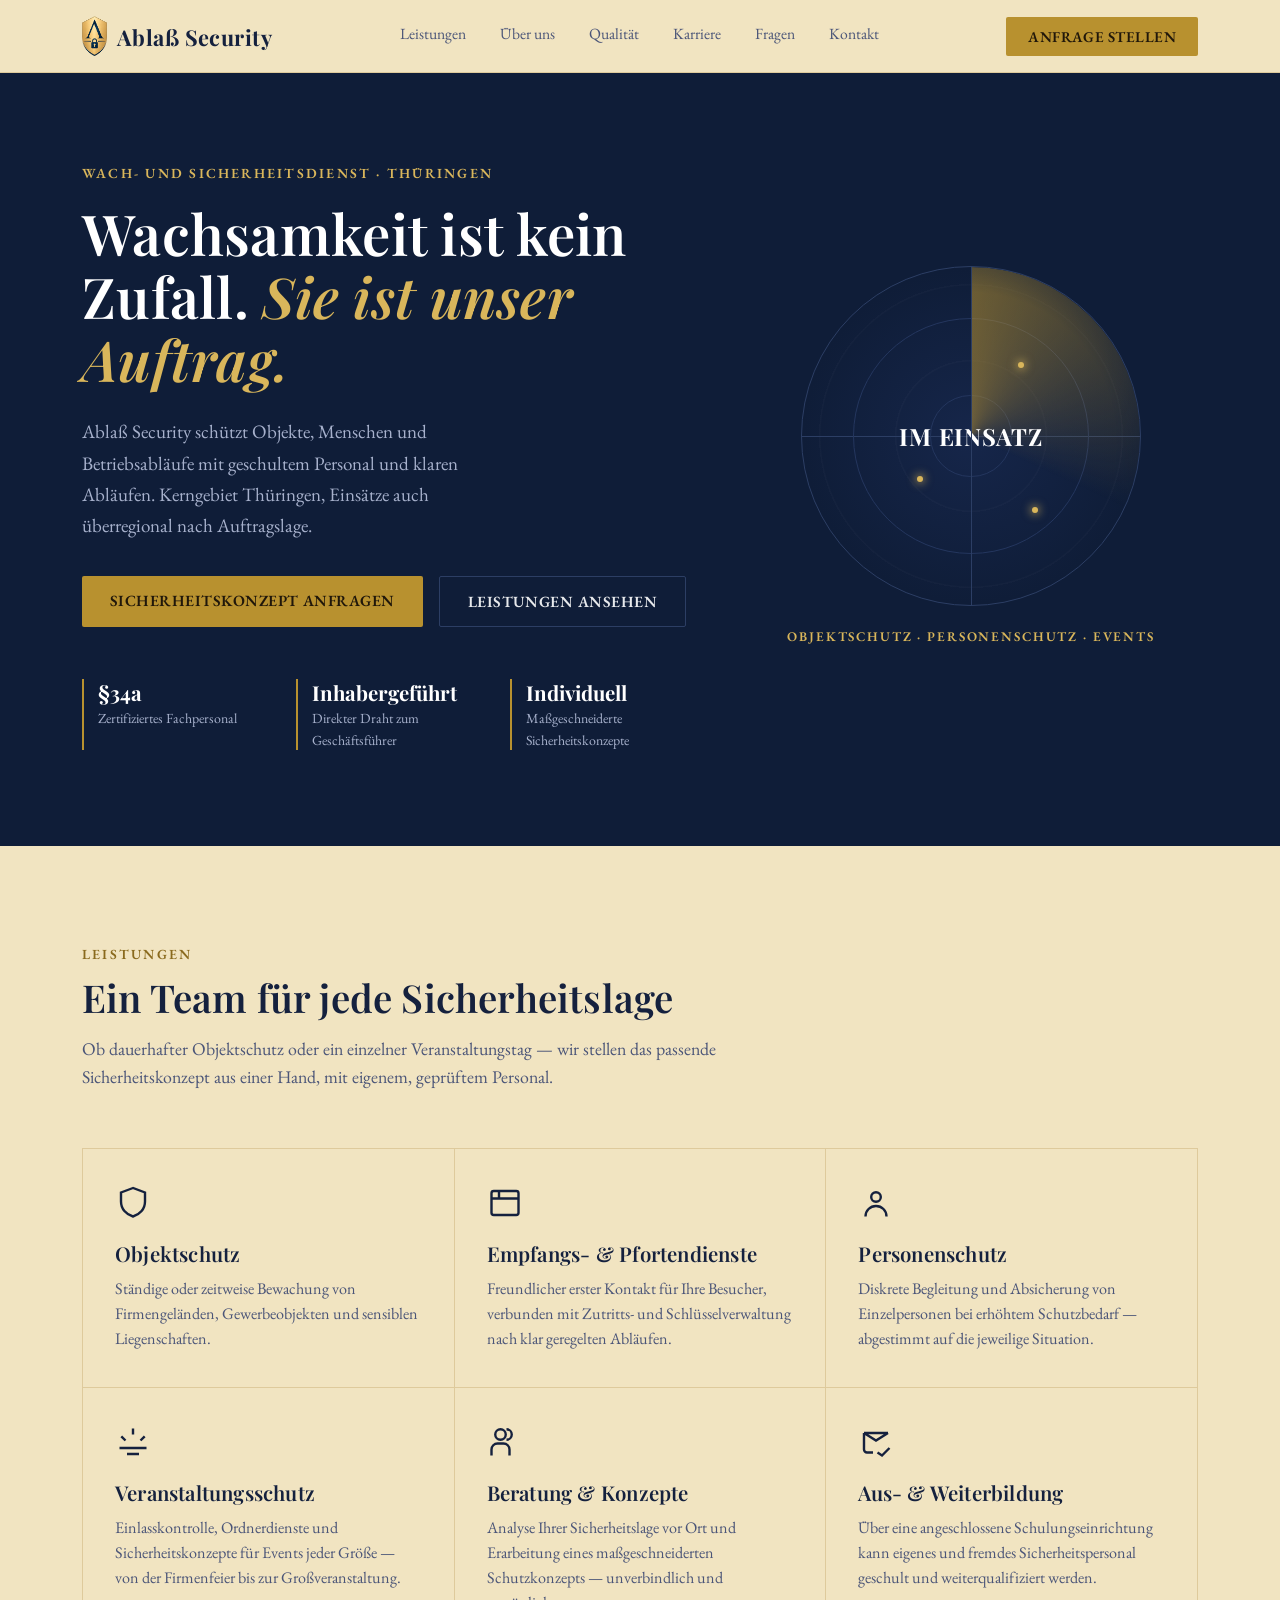
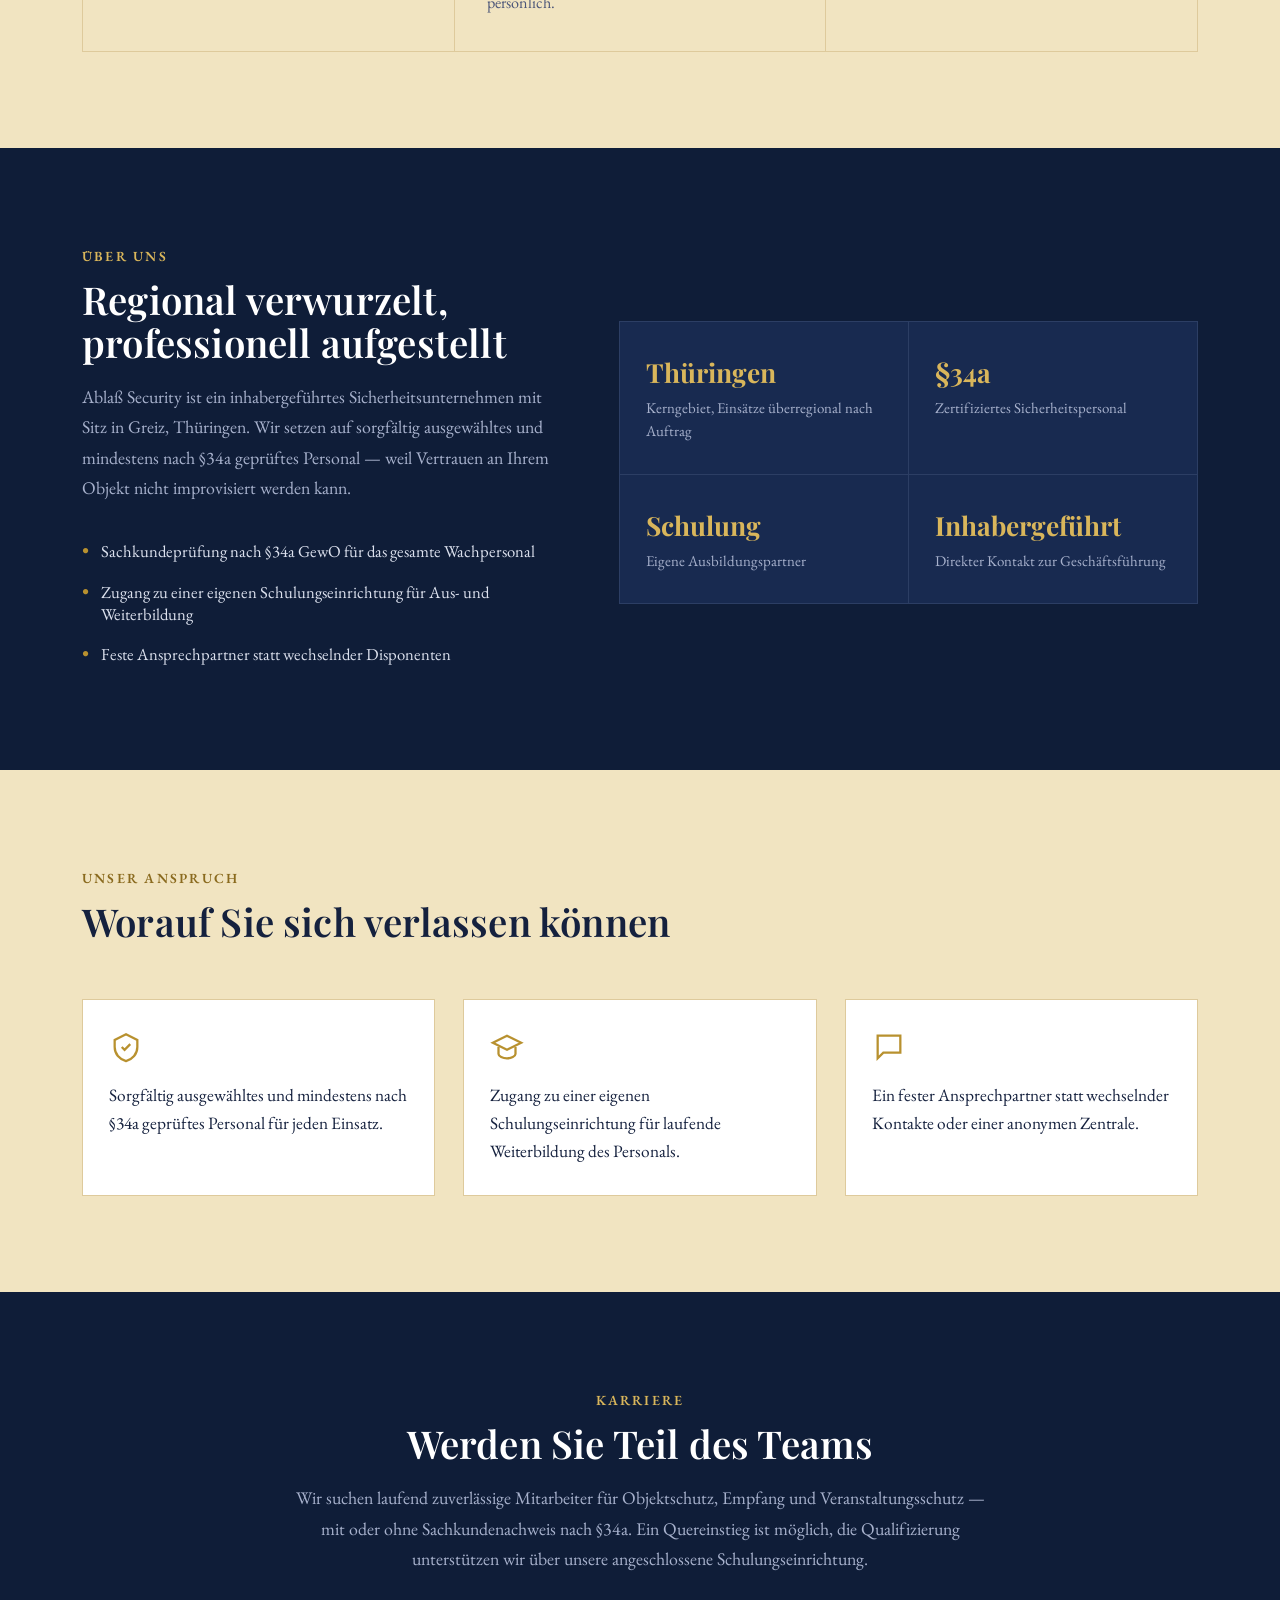
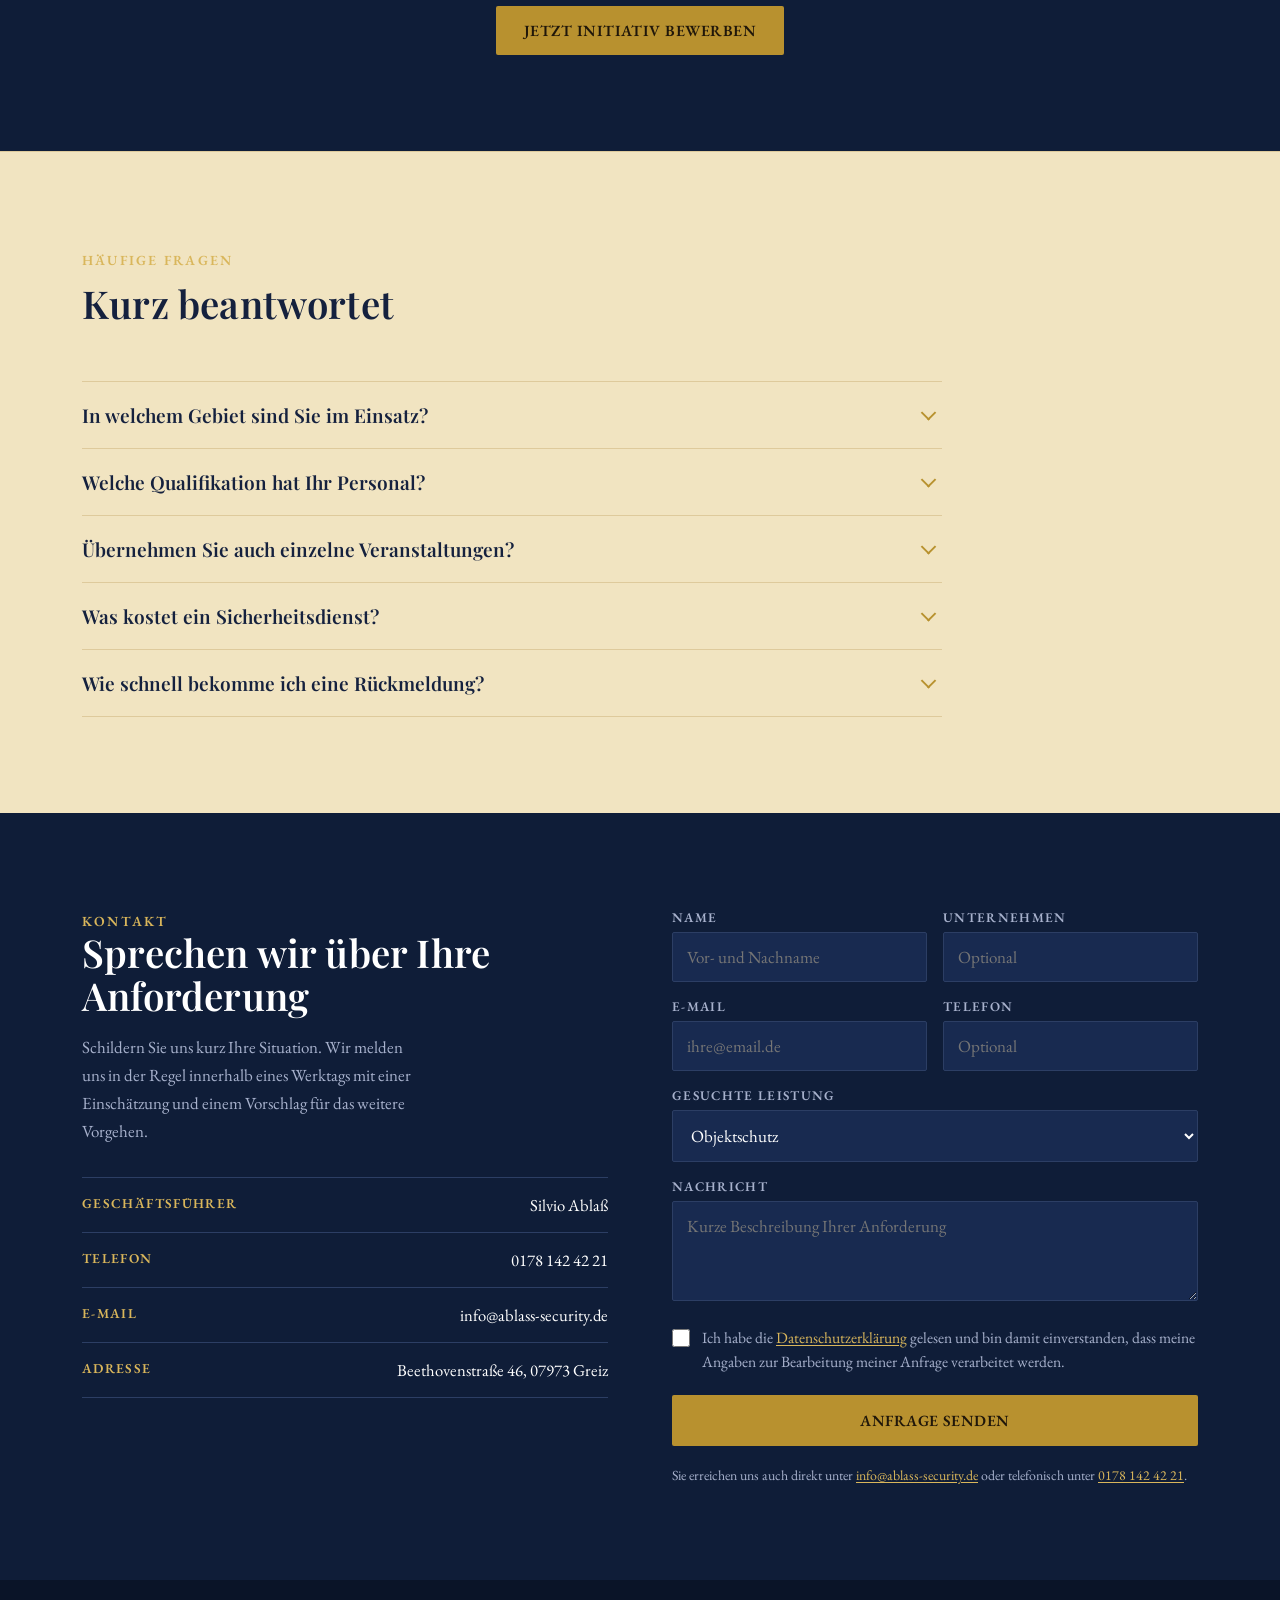
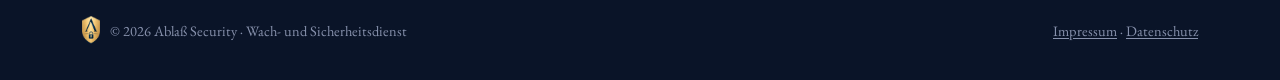
==== commit 33c24445: "Add files via upload" ====
--- a/index.html
+++ b/index.html
@@ -3,361 +3,73 @@
 <head>
 <meta charset="UTF-8">
 <meta name="viewport" content="width=device-width, initial-scale=1.0">
-<title>Ablaß Security — Wach- und Sicherheitsdienst</title>
-<link rel="preconnect" href="https://fonts.googleapis.com">
-<link rel="preconnect" href="https://fonts.gstatic.com" crossorigin>
-<link href="https://fonts.googleapis.com/css2?family=Playfair+Display:ital,wght@0,600;0,700;1,600&family=EB+Garamond:ital,wght@0,400;0,500;0,600;1,400&display=swap" rel="stylesheet">
-<style>
-  :root{
-    --navy:#0F1D38;
-    --navy-2:#182A50;
-    --navy-line:#2C3E64;
-    --fog:#A7B1CC;
-    --cream:#F1E4C1;
-    --cream-line:#DECA9C;
-    --ink:#15213E;
-    --ink-soft:#4B5578;
-    --gold:#B8912F;
-    --gold-bright:#D9B65B;
-  }
-  *{margin:0;padding:0;box-sizing:border-box;}
-  html{scroll-behavior:smooth;font-size:17px;}
-  body{
-    font-family:'EB Garamond',serif;
-    background:var(--cream);
-    color:var(--ink);
-    -webkit-font-smoothing:antialiased;
-  }
-  h1,h2,h3,.display{
-    font-family:'Playfair Display',serif;
-    letter-spacing:0.005em;
-    font-weight:600;
-    line-height:1.12;
-  }
-  .eyebrow{
-    font-family:'EB Garamond',serif;
-    font-size:0.82rem;
-    font-weight:600;
-    letter-spacing:0.16em;
-    text-transform:uppercase;
-    color:var(--gold-bright);
-  }
-  .light .eyebrow{color:#8A6A1E;}
-  a{color:inherit;text-decoration:none;}
-  .wrap{max-width:1180px;margin:0 auto;padding:0 32px;}
-  img,svg{display:block;}
-
-  :focus-visible{outline:2px solid var(--gold);outline-offset:3px;}
-
-  /* ---------- NAV ---------- */
-  header{
-    position:sticky;top:0;z-index:50;
-    background:rgba(241,228,193,0.95);
-    backdrop-filter:blur(6px);
-    border-bottom:1px solid var(--cream-line);
-  }
-  nav{
-    display:flex;align-items:center;justify-content:space-between;
-    max-width:1180px;margin:0 auto;padding:16px 32px;
-  }
-  .logo{
-    font-family:'Playfair Display',serif;
-    color:var(--ink);font-size:1.2rem;font-weight:700;
-    text-transform:uppercase;letter-spacing:0.05em;
-    display:flex;align-items:center;gap:10px;
-  }
-  .logo .dot{width:9px;height:9px;border-radius:50%;background:var(--gold);
-    box-shadow:0 0 0 3px rgba(184,145,47,0.22);}
-  .brand-mark{width:32px;height:40px;flex-shrink:0;object-fit:contain;border-radius:3px;}
-  .navlinks{display:flex;gap:34px;font-size:0.92rem;}
-  .navlinks a{color:var(--ink-soft);border-bottom:2px solid transparent;padding-bottom:4px;transition:color .15s,border-color .15s;}
-  .navlinks a:hover{color:var(--ink);border-color:var(--gold);}
-  .nav-cta{
-    background:var(--gold);color:#20170A;
-    padding:10px 22px;font-family:'EB Garamond',serif;
-    font-size:0.88rem;font-weight:600;letter-spacing:0.03em;text-transform:uppercase;
-    border-radius:2px;transition:background .15s;
-  }
-  .nav-cta:hover{background:var(--gold-bright);}
-  .menu-toggle{display:none;background:none;border:none;color:var(--ink);font-size:1.5rem;cursor:pointer;}
-
-  /* ---------- HERO ---------- */
-  .hero{
-    background:var(--navy);color:#fff;
-    padding:88px 0 96px;position:relative;overflow:hidden;
-  }
-  .hero .wrap{
-    display:grid;grid-template-columns:1.15fr 0.85fr;gap:48px;align-items:center;
-  }
-  .hero h1{
-    color:#fff;font-size:clamp(2.3rem,4.4vw,3.6rem);
-    margin:18px 0 26px;max-width:16ch;
-  }
-  .hero h1 em{
-    font-style:italic;color:var(--gold-bright);
-  }
-  .hero p.lede{
-    color:var(--fog);font-size:1.12rem;line-height:1.65;max-width:46ch;margin-bottom:34px;
-  }
-  .hero-ctas{display:flex;gap:16px;flex-wrap:wrap;}
-  .btn-primary{
-    background:var(--gold);color:#20170A;padding:14px 28px;
-    font-family:'EB Garamond',serif;font-size:0.92rem;font-weight:600;
-    letter-spacing:0.03em;text-transform:uppercase;border-radius:2px;transition:background .15s,transform .15s;
-  }
-  .btn-primary:hover{background:var(--gold-bright);transform:translateY(-1px);}
-  .btn-ghost{
-    border:1px solid var(--navy-line);color:#E7E9EC;padding:14px 28px;
-    font-family:'EB Garamond',serif;font-size:0.92rem;font-weight:600;letter-spacing:0.03em;text-transform:uppercase;
-    border-radius:2px;transition:border-color .15s,color .15s;
-  }
-  .btn-ghost:hover{border-color:var(--gold);color:var(--gold-bright);}
-
-  .stat-row{display:flex;gap:36px;margin-top:52px;flex-wrap:wrap;}
-  .stat-row .stat{border-left:2px solid var(--gold);padding-left:14px;}
-  .stat b{display:block;font-family:'Playfair Display',serif;font-size:1.7rem;color:#fff;}
-  .stat span{font-size:0.82rem;color:var(--fog);}
-
-  /* --- radar signature --- */
-  .radar-box{position:relative;display:flex;flex-direction:column;align-items:center;justify-content:center;gap:22px;}
-  .radar-caption{
-    font-family:'EB Garamond',serif;font-size:0.78rem;font-weight:600;
-    letter-spacing:0.14em;color:var(--gold-bright);text-align:center;
-  }
-  .radar{
-    position:relative;width:340px;height:340px;border-radius:50%;
-    border:1px solid var(--navy-line);
-    background:
-      repeating-radial-gradient(circle at center, transparent 0 74px, rgba(255,255,255,0.02) 75px 76px),
-      radial-gradient(circle at center, #16264A 0%, #0F1D38 70%);
-  }
-  .radar::before,.radar::after{
-    content:"";position:absolute;background:var(--navy-line);
-  }
-  .radar::before{left:0;right:0;top:50%;height:1px;}
-  .radar::after{top:0;bottom:0;left:50%;width:1px;}
-  .ring{position:absolute;border:1px solid #24365E;border-radius:50%;}
-  .ring.r1{inset:15%;}
-  .ring.r2{inset:38%;}
-  .sweep{
-    position:absolute;inset:0;border-radius:50%;
-    background:conic-gradient(from 0deg, rgba(184,145,47,0.55), rgba(184,145,47,0) 32%);
-    animation:spin 6s linear infinite;
-    mask-image:radial-gradient(circle, black 60%, transparent 100%);
-  }
-  @keyframes spin{to{transform:rotate(360deg);}}
-  .blip{position:absolute;width:6px;height:6px;border-radius:50%;background:var(--gold-bright);
-    box-shadow:0 0 8px 2px rgba(217,182,91,0.6);}
-  .radar-core{
-    position:absolute;top:50%;left:50%;transform:translate(-50%,-50%);
-    text-align:center;
-  }
-  .radar-core b{display:block;font-family:'Playfair Display',serif;color:#fff;font-size:1.4rem;letter-spacing:0.03em;}
-
-  @media (prefers-reduced-motion: reduce){
-    .sweep{animation:none;}
-  }
-
-  /* ---------- SECTION HEADS ---------- */
-  section{padding:96px 0;}
-  .section-head{max-width:640px;margin-bottom:56px;}
-  .section-head h2{font-size:clamp(1.9rem,3vw,2.5rem);margin-top:12px;color:var(--ink);}
-  .section-head p{color:var(--ink-soft);margin-top:16px;font-size:1.05rem;line-height:1.6;}
-
-  /* ---------- LEISTUNGEN ---------- */
-  .services{background:var(--cream);}
-  .service-grid{
-    display:grid;grid-template-columns:repeat(3,1fr);gap:1px;
-    background:var(--cream-line);border:1px solid var(--cream-line);
-  }
-  .service{
-    background:var(--cream);padding:36px 32px;transition:background .2s;
-  }
-  .service:last-child{grid-column:1 / -1;}
-  .service:hover{background:#FAF3DF;}
-  .service .icon{width:36px;height:36px;margin-bottom:22px;color:var(--ink);}
-  .service h3{font-size:1.2rem;color:var(--ink);margin-bottom:10px;letter-spacing:0.01em;}
-  .service p{color:var(--ink-soft);font-size:0.95rem;line-height:1.55;}
-
-  /* ---------- ÜBER UNS ---------- */
-  .about{background:var(--navy);color:#fff;}
-  .about .wrap{display:grid;grid-template-columns:0.9fr 1.1fr;gap:64px;align-items:center;}
-  .about h2{color:#fff;font-size:clamp(1.9rem,3vw,2.5rem);margin-top:12px;}
-  .about .lede{color:var(--fog);margin-top:18px;line-height:1.7;font-size:1.05rem;}
-  .facts{display:grid;grid-template-columns:1fr 1fr;gap:1px;background:var(--navy-line);border:1px solid var(--navy-line);margin-top:8px;}
-  .fact{background:var(--navy-2);padding:32px 26px;}
-  .fact b{display:block;font-family:'Playfair Display',serif;color:var(--gold-bright);font-size:1.55rem;margin-bottom:6px;}
-  .fact span{font-size:0.88rem;color:var(--fog);line-height:1.45;}
-  .credentials{list-style:none;margin-top:28px;}
-  .credentials li{
-    display:flex;gap:12px;padding:9px 0;
-    font-size:0.98rem;color:#DCE1EE;
-  }
-  .credentials li::before{content:"•";color:var(--gold);flex-shrink:0;font-size:1.2rem;line-height:1.1;}
-
-  /* ---------- REFERENZEN ---------- */
-  .quotes{background:var(--cream);}
-  .quote-grid{display:grid;grid-template-columns:repeat(3,1fr);gap:28px;}
-  .quote-card{
-    background:#fff;border:1px solid var(--cream-line);padding:30px 26px;
-    display:flex;flex-direction:column;gap:18px;
-  }
-  .quote-card p{font-size:1.02rem;line-height:1.6;color:var(--ink);font-style:italic;}
-  .quote-card .who{font-family:'EB Garamond',serif;font-size:0.82rem;font-weight:600;letter-spacing:0.04em;text-transform:uppercase;color:var(--ink-soft);}
-  .quote-mark{font-family:'Playfair Display',serif;font-style:italic;font-size:2.4rem;color:var(--gold);line-height:1;}
-
-  /* ---------- KONTAKT ---------- */
-  .contact{background:var(--navy);color:#fff;}
-  .contact .wrap{display:grid;grid-template-columns:1fr 1fr;gap:64px;}
-  .contact h2{color:#fff;font-size:clamp(1.9rem,3vw,2.5rem);}
-  .contact .lede{color:var(--fog);margin-top:16px;line-height:1.65;max-width:42ch;}
-  .contact-list{margin-top:32px;}
-  .contact-list div{padding:16px 0;border-top:1px solid var(--navy-line);display:flex;justify-content:space-between;gap:20px;font-size:0.98rem;}
-  .contact-list div:last-child{border-bottom:1px solid var(--navy-line);}
-  .contact-list span:first-child{color:var(--gold-bright);font-family:'EB Garamond',serif;font-weight:600;font-size:0.8rem;text-transform:uppercase;letter-spacing:0.1em;}
-
-  form{display:flex;flex-direction:column;gap:16px;}
-  label{font-family:'EB Garamond',serif;font-weight:600;font-size:0.78rem;letter-spacing:0.1em;text-transform:uppercase;color:var(--fog);margin-bottom:6px;display:block;}
-  input,textarea,select{
-    width:100%;background:var(--navy-2);border:1px solid var(--navy-line);color:#fff;
-    padding:13px 14px;font-family:'EB Garamond',serif;font-size:1rem;border-radius:2px;
-  }
-  input:focus,textarea:focus,select:focus{border-color:var(--gold);}
-  textarea{resize:vertical;min-height:100px;}
-  .field-row{display:grid;grid-template-columns:1fr 1fr;gap:16px;}
-  .submit-btn{
-    background:var(--gold);color:#20170A;border:none;padding:15px 28px;
-    font-family:'EB Garamond',serif;font-size:0.92rem;font-weight:600;
-    letter-spacing:0.03em;text-transform:uppercase;border-radius:2px;cursor:pointer;margin-top:6px;transition:background .15s;
-  }
-  .submit-btn:hover{background:var(--gold-bright);}
-  .form-note{font-size:0.82rem;color:var(--fog);margin-top:4px;}
-
-  /* ---------- FOOTER ---------- */
-  footer{background:#0A1428;color:#8791AC;padding:36px 0;font-size:0.85rem;}
-  footer .wrap{display:flex;justify-content:space-between;align-items:center;flex-wrap:wrap;gap:12px;}
-  footer .brand-mark{width:22px;height:28px;}
-  footer .foot-brand{display:flex;align-items:center;gap:10px;}
-  footer a:hover{color:var(--gold-bright);}
-
-  /* ---------- RESPONSIVE ---------- */
-  @media (max-width:920px){
-    .navlinks{display:none;}
-    .navlinks.open{
-      display:flex;flex-direction:column;gap:0;
-      position:absolute;top:100%;left:0;right:0;
-      background:var(--cream);border-bottom:1px solid var(--cream-line);
-      padding:8px 32px 16px;
-    }
-    .navlinks.open a{padding:12px 0;border-bottom:1px solid var(--cream-line);}
-    .menu-toggle{display:block;}
-    .hero .wrap{grid-template-columns:1fr;}
-    .radar-box{margin-top:40px;}
-    .radar{width:260px;height:260px;}
-    .about .wrap{grid-template-columns:1fr;}
-    .service-grid{grid-template-columns:1fr 1fr;}
-    .quote-grid{grid-template-columns:1fr;}
-    .contact .wrap{grid-template-columns:1fr;}
-    .field-row{grid-template-columns:1fr;}
-    section{padding:64px 0;}
-  }
-  @media (max-width:600px){
-    .service-grid{grid-template-columns:1fr;}
-    .facts{grid-template-columns:1fr;}
-    .stat-row{gap:24px;}
-  }
-
-  /* ---------- OVERLAY PAGES (Karriere / Impressum / Datenschutz) ---------- */
-  .page-overlay{
-    display:none;
-    position:fixed;inset:0;z-index:200;
-    background:var(--cream);overflow-y:auto;
-  }
-  .page-overlay:target{display:block;}
-  .overlay-close{
-    position:sticky;top:0;z-index:1;
-    display:flex;justify-content:flex-end;
-    padding:16px 32px;background:rgba(241,228,193,0.95);backdrop-filter:blur(6px);
-    border-bottom:1px solid var(--cream-line);
-  }
-  .overlay-close a{
-    font-family:'EB Garamond',serif;font-weight:600;font-size:0.9rem;
-    color:var(--ink-soft);border:1px solid var(--cream-line);padding:8px 16px;border-radius:2px;
-  }
-  .overlay-close a:hover{color:var(--ink);border-color:var(--gold);}
-
-  .legal-wrap{max-width:760px;margin:0 auto;padding:40px 32px 96px;}
-  .legal-wrap h1{font-family:'Playfair Display',serif;font-size:2.1rem;margin-bottom:8px;}
-  .legal-wrap h2{font-family:'Playfair Display',serif;font-size:1.2rem;margin:32px 0 8px;color:var(--ink);}
-  .legal-wrap p,.legal-wrap li{margin-bottom:6px;}
-  .legal-wrap ul{padding-left:20px;}
-  .legal-wrap .meta{color:var(--ink-soft);font-size:0.9rem;margin-bottom:32px;}
-  .legal-wrap section{border-top:1px solid var(--cream-line);padding-top:20px;margin-top:20px;}
-  .legal-wrap a{color:var(--gold);}
-  .legal-wrap a:hover{text-decoration:underline;}
-
-  .career-header{background:var(--navy);color:#fff;padding:56px 0 64px;}
-  .career-header .eyebrow{color:var(--gold-bright);}
-  .career-header h1{color:#fff;font-size:clamp(1.8rem,4vw,2.6rem);margin-top:10px;max-width:20ch;}
-  .career-header p{color:var(--fog);margin-top:16px;max-width:52ch;font-size:1.05rem;}
-  .career-main{padding:56px 0 96px;}
-  .job-card{background:#fff;border:1px solid var(--cream-line);border-radius:4px;padding:40px;margin-bottom:40px;}
-  .job-card .tag{
-    display:inline-block;background:var(--gold);color:#20170A;
-    font-size:0.78rem;font-weight:600;letter-spacing:0.06em;text-transform:uppercase;
-    padding:5px 12px;border-radius:2px;margin-bottom:16px;
-  }
-  .job-card h2{font-size:1.6rem;color:var(--ink);}
-  .job-card .meta{color:var(--ink-soft);font-size:0.95rem;margin-top:8px;margin-bottom:24px;}
-  .job-card h3{font-size:1rem;font-weight:600;text-transform:uppercase;letter-spacing:0.05em;color:var(--ink);margin:22px 0 10px;}
-  .job-card ul{padding-left:20px;color:var(--ink-soft);}
-  .job-card li{margin-bottom:6px;}
-  .apply{background:var(--navy);color:#fff;border-radius:4px;padding:36px 40px;}
-  .apply h2{color:#fff;font-size:1.4rem;}
-  .apply p{color:var(--fog);margin-top:10px;margin-bottom:22px;}
-  .apply-list div{padding:12px 0;border-top:1px solid var(--navy-line);display:flex;justify-content:space-between;gap:20px;font-size:0.98rem;}
-  .apply-list div:last-child{border-bottom:1px solid var(--navy-line);}
-  .apply-list span:first-child{color:var(--gold-bright);font-weight:600;font-size:0.8rem;text-transform:uppercase;letter-spacing:0.1em;}
-
-  @media (max-width:600px){
-    .job-card,.apply{padding:28px 24px;}
-    .legal-wrap{padding:32px 20px 64px;}
-  }
-</style>
+<title>Ablaß Security — Wach- und Sicherheitsdienst in Greiz, Thüringen</title>
+<meta name="description" content="Ablaß Security: Objektschutz, Empfangs- und Pfortendienste, Personenschutz und Veranstaltungsschutz in Greiz und Thüringen. § 34a GewO geprüftes Personal.">
+<meta name="robots" content="index, follow">
+<meta name="theme-color" content="#0F1D38">
+
+<!-- AUSFÜLLEN: sobald www.ablass-security.de erreichbar ist, hier und in og:url eintragen -->
+<link rel="canonical" href="https://anjakempe11-pixel.github.io/Ablass-Security/">
+<meta property="og:type" content="website">
+<meta property="og:locale" content="de_DE">
+<meta property="og:site_name" content="Ablaß Security">
+<meta property="og:title" content="Ablaß Security — Wach- und Sicherheitsdienst in Greiz, Thüringen">
+<meta property="og:description" content="Ablaß Security: Objektschutz, Empfangs- und Pfortendienste, Personenschutz und Veranstaltungsschutz in Greiz und Thüringen. § 34a GewO geprüftes Personal.">
+<meta property="og:url" content="https://anjakempe11-pixel.github.io/Ablass-Security/">
+
+<link rel="icon" href="favicon.png" type="image/png" sizes="32x32">
+<link rel="apple-touch-icon" href="apple-touch-icon.png">
+<link rel="stylesheet" href="assets/fonts.css">
+<link rel="stylesheet" href="styles.css">
 </head>
 <body>
 
 <header>
-  <nav>
-    <div class="logo">
-      <img class="brand-mark" src="[data-uri]" alt="Ablaß Security Wappen">
+  <nav aria-label="Hauptnavigation">
+    <a class="logo" href="#top">
+      <img class="brand-mark" src="assets/logo.png" alt="" width="25" height="40">
       Ablaß Security
-    </div>
+    </a>
     <div class="navlinks" id="navlinks">
       <a href="#leistungen">Leistungen</a>
       <a href="#ueber-uns">Über uns</a>
       <a href="#qualitaet">Qualität</a>
+      <a href="#karriere">Karriere</a>
+      <a href="#fragen">Fragen</a>
       <a href="#kontakt">Kontakt</a>
-      <a href="#karriere">Karriere</a>
     </div>
     <a href="#kontakt" class="nav-cta">Anfrage stellen</a>
-    <button class="menu-toggle" aria-label="Menü öffnen" aria-expanded="false" onclick="const n=document.getElementById('navlinks');const open=n.classList.toggle('open');this.setAttribute('aria-expanded',open);this.textContent=open?'✕':'☰';">☰</button>
+    <button class="menu-toggle" type="button" aria-expanded="false" aria-controls="mobilemenu" aria-label="Menü öffnen">
+      <span class="burger" aria-hidden="true"></span>
+    </button>
   </nav>
+  <div class="mobile-menu" id="mobilemenu" hidden>
+    <a href="#leistungen">Leistungen</a>
+    <a href="#ueber-uns">Über uns</a>
+    <a href="#qualitaet">Qualität</a>
+    <a href="#karriere">Karriere</a>
+    <a href="#fragen">Häufige Fragen</a>
+    <a href="#kontakt">Kontakt</a>
+    <a class="mobile-cta" href="tel:+491781424221">Jetzt anrufen</a>
+  </div>
 </header>
 
-<section class="hero">
+<main id="inhalt">
+
+
+<section class="hero" id="top">
   <div class="wrap">
     <div>
       <span class="eyebrow">Wach- und Sicherheitsdienst · Thüringen</span>
       <h1>Wachsamkeit ist kein Zufall. <em>Sie ist unser Auftrag.</em></h1>
-      <p class="lede">Ablaß Security schützt Objekte, Menschen und Betriebsabläufe mit persönlichem Einsatz, §34a GewO geprüfter Qualifikation und klaren Abläufen. Kerngebiet Thüringen, Einsätze auch überregional.</p>
+      <p class="lede">Ablaß Security schützt Objekte, Menschen und Betriebsabläufe mit geschultem Personal und klaren Abläufen. Kerngebiet Thüringen, Einsätze auch überregional nach Auftragslage.</p>
       <div class="hero-ctas">
         <a href="#kontakt" class="btn-primary">Sicherheitskonzept anfragen</a>
         <a href="#leistungen" class="btn-ghost">Leistungen ansehen</a>
       </div>
       <div class="stat-row">
-        <div class="stat"><b>§34a GewO</b><span>Sachkunde Mindestanforderung für unser Personal</span></div>
-        <div class="stat"><b>Regional</b><span>Verwurzelt in Thüringen</span></div>
+        <div class="stat"><b>§34a</b><span>Zertifiziertes Fachpersonal</span></div>
+        <div class="stat"><b>Inhabergeführt</b><span>Direkter Draht zum Geschäftsführer</span></div>
         <div class="stat"><b>Individuell</b><span>Maßgeschneiderte Sicherheitskonzepte</span></div>
       </div>
     </div>
@@ -382,46 +94,41 @@
   <div class="wrap">
     <div class="section-head">
       <span class="eyebrow">Leistungen</span>
-      <h2>Der richtige Schutz für jede Sicherheitslage</h2>
-      <p>Ob dauerhafter Objektschutz oder ein einzelner Veranstaltungstag — wir erarbeiten das passende Sicherheitskonzept aus einer Hand, mit persönlichem Einsatz und §34a GewO geprüfter Qualifikation.</p>
+      <h2>Ein Team für jede Sicherheitslage</h2>
+      <p>Ob dauerhafter Objektschutz oder ein einzelner Veranstaltungstag — wir stellen das passende Sicherheitskonzept aus einer Hand, mit eigenem, geprüftem Personal.</p>
     </div>
   </div>
   <div class="wrap">
     <div class="service-grid">
       <div class="service">
-        <svg class="icon" viewBox="0 0 24 24" fill="none" stroke="currentColor" stroke-width="1.6"><path d="M12 2 4 5v6c0 5 3.4 8.7 8 10 4.6-1.3 8-5 8-10V5l-8-3Z"/></svg>
+        <svg class="icon" viewBox="0 0 24 24" fill="none" stroke="currentColor" stroke-width="1.6" aria-hidden="true"><path d="M12 2 4 5v6c0 5 3.4 8.7 8 10 4.6-1.3 8-5 8-10V5l-8-3Z"/></svg>
         <h3>Objektschutz</h3>
-        <p>Ständige oder zeitweise Bewachung von Firmengeländen, Gewerbeobjekten und sensiblen Liegenschaften — mit dokumentierten Kontrollgängen.</p>
-      </div>
-      <div class="service">
-        <svg class="icon" viewBox="0 0 24 24" fill="none" stroke="currentColor" stroke-width="1.6"><rect x="3" y="4" width="18" height="16" rx="1.5"/><path d="M3 9h18M8 4v5"/></svg>
+        <p>Ständige oder zeitweise Bewachung von Firmengeländen, Gewerbeobjekten und sensiblen Liegenschaften.</p>
+      </div>
+      <div class="service">
+        <svg class="icon" viewBox="0 0 24 24" fill="none" stroke="currentColor" stroke-width="1.6" aria-hidden="true"><rect x="3" y="4" width="18" height="16" rx="1.5"/><path d="M3 9h18M8 4v5"/></svg>
         <h3>Empfangs- &amp; Pfortendienste</h3>
-        <p>Freundlicher Empfang für Ihre Besucher und kontrollierter Zutritt zu Ihrem Objekt.</p>
-      </div>
-      <div class="service">
-        <svg class="icon" viewBox="0 0 24 24" fill="none" stroke="currentColor" stroke-width="1.6"><circle cx="12" cy="8" r="3.2"/><path d="M5 21c0-4 3.1-7 7-7s7 3 7 7"/></svg>
+        <p>Freundlicher erster Kontakt für Ihre Besucher, verbunden mit Zutritts- und Schlüsselverwaltung nach klar geregelten Abläufen.</p>
+      </div>
+      <div class="service">
+        <svg class="icon" viewBox="0 0 24 24" fill="none" stroke="currentColor" stroke-width="1.6" aria-hidden="true"><circle cx="12" cy="8" r="3.2"/><path d="M5 21c0-4 3.1-7 7-7s7 3 7 7"/></svg>
         <h3>Personenschutz</h3>
         <p>Diskrete Begleitung und Absicherung von Einzelpersonen bei erhöhtem Schutzbedarf — abgestimmt auf die jeweilige Situation.</p>
       </div>
       <div class="service">
-        <svg class="icon" viewBox="0 0 24 24" fill="none" stroke="currentColor" stroke-width="1.6"><circle cx="11" cy="11" r="7"/><path d="m21 21-4.3-4.3"/></svg>
-        <h3>Ermittlungstätigkeiten</h3>
-        <p>Diskrete Recherchen und Ermittlungen bei Verdachtsfällen — von Sachverhaltsklärung bis Beweissicherung, im Rahmen der rechtlichen Vorgaben.</p>
-      </div>
-      <div class="service">
-        <svg class="icon" viewBox="0 0 24 24" fill="none" stroke="currentColor" stroke-width="1.6"><path d="M12 3v4M4.2 8.2l2.8 2.8M19.8 8.2 17 11M3 16h18M8 20h8"/></svg>
+        <svg class="icon" viewBox="0 0 24 24" fill="none" stroke="currentColor" stroke-width="1.6" aria-hidden="true"><path d="M12 3v4M4.2 8.2l2.8 2.8M19.8 8.2 17 11M3 16h18M8 20h8"/></svg>
         <h3>Veranstaltungsschutz</h3>
         <p>Einlasskontrolle, Ordnerdienste und Sicherheitskonzepte für Events jeder Größe — von der Firmenfeier bis zur Großveranstaltung.</p>
       </div>
       <div class="service">
-        <svg class="icon" viewBox="0 0 24 24" fill="none" stroke="currentColor" stroke-width="1.6"><path d="M3 21v-4a4 4 0 0 1 4-4h4a4 4 0 0 1 4 4v4M13 3.5a3.5 3.5 0 1 1 0 7"/><circle cx="9" cy="7" r="3.5"/></svg>
+        <svg class="icon" viewBox="0 0 24 24" fill="none" stroke="currentColor" stroke-width="1.6" aria-hidden="true"><path d="M3 21v-4a4 4 0 0 1 4-4h4a4 4 0 0 1 4 4v4M13 3.5a3.5 3.5 0 1 1 0 7"/><circle cx="9" cy="7" r="3.5"/></svg>
         <h3>Beratung &amp; Konzepte</h3>
         <p>Analyse Ihrer Sicherheitslage vor Ort und Erarbeitung eines maßgeschneiderten Schutzkonzepts — unverbindlich und persönlich.</p>
       </div>
       <div class="service">
-        <svg class="icon" viewBox="0 0 24 24" fill="none" stroke="currentColor" stroke-width="1.6"><path d="M4 6h16M4 6v11a2 2 0 0 0 2 2h4M4 6l8 5 8-5M13 19l3 2 5-5"/></svg>
+        <svg class="icon" viewBox="0 0 24 24" fill="none" stroke="currentColor" stroke-width="1.6" aria-hidden="true"><path d="M4 6h16M4 6v11a2 2 0 0 0 2 2h4M4 6l8 5 8-5M13 19l3 2 5-5"/></svg>
         <h3>Aus- &amp; Weiterbildung</h3>
-        <p>Über eine angeschlossene Schulungseinrichtung kann Sicherheitspersonal geschult und weiterqualifiziert werden.</p>
+        <p>Über eine angeschlossene Schulungseinrichtung kann eigenes und fremdes Sicherheitspersonal geschult und weiterqualifiziert werden.</p>
       </div>
     </div>
   </div>
@@ -432,19 +139,19 @@
     <div>
       <span class="eyebrow">Über uns</span>
       <h2>Regional verwurzelt, professionell aufgestellt</h2>
-      <p class="lede">Ablaß Security ist ein inhabergeführtes Sicherheitsunternehmen mit Sitz in Thüringen. Wir setzen auf persönlichen Einsatz und §34a GewO geprüfte Qualifikation — weil Vertrauen an Ihrem Objekt nicht improvisiert werden kann.</p>
+      <p class="lede">Ablaß Security ist ein inhabergeführtes Sicherheitsunternehmen mit Sitz in Greiz, Thüringen. Wir setzen auf sorgfältig ausgewähltes und mindestens nach §34a geprüftes Personal — weil Vertrauen an Ihrem Objekt nicht improvisiert werden kann.</p>
       <ul class="credentials">
+        <li>Sachkundeprüfung nach §34a GewO für das gesamte Wachpersonal</li>
         <li>Zugang zu einer eigenen Schulungseinrichtung für Aus- und Weiterbildung</li>
-        <li>Fester Ansprechpartner statt wechselnder Disponenten</li>
-        <li>Dokumentation und Berichte digital und nachvollziehbar</li>
+        <li>Feste Ansprechpartner statt wechselnder Disponenten</li>
       </ul>
     </div>
     <div>
       <div class="facts">
-        <div class="fact"><b>Thüringen</b><span>Kerngebiet, Einsätze auch überregional</span></div>
-        <div class="fact"><b>§34a GewO</b><span>Sachkunde Mindestanforderung für unser Personal</span></div>
+        <div class="fact"><b>Thüringen</b><span>Kerngebiet, Einsätze überregional nach Auftrag</span></div>
+        <div class="fact"><b>§34a</b><span>Zertifiziertes Sicherheitspersonal</span></div>
         <div class="fact"><b>Schulung</b><span>Eigene Ausbildungspartner</span></div>
-        <div class="fact"><b>Ermittlung</b><span>Diskrete Recherche &amp; Beweissicherung</span></div>
+        <div class="fact"><b>Inhabergeführt</b><span>Direkter Kontakt zur Geschäftsführung</span></div>
       </div>
     </div>
   </div>
@@ -458,17 +165,59 @@
     </div>
     <div class="quote-grid">
       <div class="quote-card">
-        <svg class="icon" style="color:var(--gold);width:34px;height:34px;" viewBox="0 0 24 24" fill="none" stroke="currentColor" stroke-width="1.6"><path d="M9 12l2 2 4-4M12 3l8 4v5c0 5-3.4 8.7-8 10-4.6-1.3-8-5-8-10V7l8-4Z"/></svg>
-        <p style="font-style:normal;">Sachkundeprüfung nach §34a GewO als Mindestanforderung für unser Personal.</p>
+        <svg class="icon" viewBox="0 0 24 24" fill="none" stroke="currentColor" stroke-width="1.6" aria-hidden="true"><path d="M9 12l2 2 4-4M12 3l8 4v5c0 5-3.4 8.7-8 10-4.6-1.3-8-5-8-10V7l8-4Z"/></svg>
+        <p>Sorgfältig ausgewähltes und mindestens nach §34a geprüftes Personal für jeden Einsatz.</p>
       </div>
       <div class="quote-card">
-        <svg class="icon" style="color:var(--gold);width:34px;height:34px;" viewBox="0 0 24 24" fill="none" stroke="currentColor" stroke-width="1.6"><path d="M6 3h9l5 5v13a1 1 0 0 1-1 1H6a1 1 0 0 1-1-1V4a1 1 0 0 1 1-1Z"/><path d="M14 3v5h5M9 13h6M9 17h6"/></svg>
-        <p style="font-style:normal;">Jeder Kontrollgang, jede Übergabe wird nachvollziehbar dokumentiert.</p>
+        <svg class="icon" viewBox="0 0 24 24" fill="none" stroke="currentColor" stroke-width="1.6" aria-hidden="true"><path d="M2 9l10-5 10 5-10 5-10-5Z"/><path d="M6 12v5c0 1.5 3 3 6 3s6-1.5 6-3v-5"/></svg>
+        <p>Zugang zu einer eigenen Schulungseinrichtung für laufende Weiterbildung des Personals.</p>
       </div>
       <div class="quote-card">
-        <svg class="icon" style="color:var(--gold);width:34px;height:34px;" viewBox="0 0 24 24" fill="none" stroke="currentColor" stroke-width="1.6"><path d="M4 4h16v12H8l-4 4V4Z"/></svg>
-        <p style="font-style:normal;">Ein fester Ansprechpartner statt wechselnder Kontakte oder einer anonymen Zentrale.</p>
-      </div>
+        <svg class="icon" viewBox="0 0 24 24" fill="none" stroke="currentColor" stroke-width="1.6" aria-hidden="true"><path d="M4 4h16v12H8l-4 4V4Z"/></svg>
+        <p>Ein fester Ansprechpartner statt wechselnder Kontakte oder einer anonymen Zentrale.</p>
+      </div>
+    </div>
+  </div>
+</section>
+
+<section class="karriere" id="karriere">
+  <div class="wrap">
+    <span class="eyebrow">Karriere</span>
+    <h2>Werden Sie Teil des Teams</h2>
+    <p class="lede">Wir suchen laufend zuverlässige Mitarbeiter für Objektschutz, Empfang und Veranstaltungsschutz — mit oder ohne Sachkundenachweis nach §34a. Ein Quereinstieg ist möglich, die Qualifizierung unterstützen wir über unsere angeschlossene Schulungseinrichtung.</p>
+    <div class="hero-ctas">
+      <a href="#kontakt" class="btn-primary">Jetzt initiativ bewerben</a>
+    </div>
+  </div>
+</section>
+
+<section class="faq" id="fragen">
+  <div class="wrap">
+    <div class="section-head">
+      <span class="eyebrow">Häufige Fragen</span>
+      <h2>Kurz beantwortet</h2>
+    </div>
+    <div class="faq-list">
+      <details>
+        <summary>In welchem Gebiet sind Sie im Einsatz?</summary>
+        <p>Unser Kerngebiet ist Thüringen, mit Sitz in Greiz. Einsätze außerhalb sind nach Auftragslage und Absprache möglich — sprechen Sie uns dazu einfach an.</p>
+      </details>
+      <details>
+        <summary>Welche Qualifikation hat Ihr Personal?</summary>
+        <p>Unser Wachpersonal verfügt über die Sachkundeprüfung nach §34a GewO. Über eine angeschlossene Schulungseinrichtung bilden wir zusätzlich aus und weiter.</p>
+      </details>
+      <details>
+        <summary>Übernehmen Sie auch einzelne Veranstaltungen?</summary>
+        <p>Ja. Von der Firmenfeier über Vereinsfeste bis zur Großveranstaltung stellen wir Einlasskontrolle und Ordnerdienst — auch für einen einzelnen Termin.</p>
+      </details>
+      <details>
+        <summary>Was kostet ein Sicherheitsdienst?</summary>
+        <p>Das hängt von Objekt, Umfang und Einsatzzeiten ab. Wir schauen uns Ihre Lage an und erstellen ein Angebot auf dieser Grundlage — die Erstberatung ist unverbindlich.</p>
+      </details>
+      <details>
+        <summary>Wie schnell bekomme ich eine Rückmeldung?</summary>
+        <p>Auf Anfragen über das Formular oder per E-Mail melden wir uns in der Regel innerhalb eines Werktags. Bei dringenden Anliegen erreichen Sie uns am schnellsten telefonisch.</p>
+      </details>
     </div>
   </div>
 </section>
@@ -481,200 +230,79 @@
       <p class="lede">Schildern Sie uns kurz Ihre Situation. Wir melden uns in der Regel innerhalb eines Werktags mit einer Einschätzung und einem Vorschlag für das weitere Vorgehen.</p>
       <div class="contact-list">
         <div><span>Geschäftsführer</span><span>Silvio Ablaß</span></div>
-        <div><span>Telefon</span><span>0178 142 42 21</span></div>
-        <div><span>E-Mail</span><span>info@ablass-security.de</span></div>
-        <div><span>Adresse</span><span>Beethovenstraße 46, Greiz</span></div>
-      </div>
-    </div>
-    <form name="kontakt" method="POST" data-netlify="true" netlify-honeypot="firma-web">
-      <input type="hidden" name="form-name" value="kontakt">
-      <p style="position:absolute;left:-9999px;"><label>Nicht ausfüllen: <input name="firma-web" tabindex="-1" autocomplete="off"></label></p>
+        <div><span>Telefon</span><span><a href="tel:+491781424221">0178 142 42 21</a></span></div>
+        <div><span>E-Mail</span><span><a href="mailto:info@ablass-security.de">info@ablass-security.de</a></span></div>
+        <div><span>Adresse</span><span>Beethovenstraße 46, 07973 Greiz</span></div>
+      </div>
+    </div>
+
+    <form id="kontaktformular" novalidate>
       <div class="field-row">
         <div>
           <label for="name">Name</label>
-          <input id="name" type="text" placeholder="Vor- und Nachname" required>
+          <input id="name" name="name" type="text" autocomplete="name" placeholder="Vor- und Nachname" required>
         </div>
         <div>
           <label for="firma">Unternehmen</label>
-          <input id="firma" type="text" placeholder="Optional">
+          <input id="firma" name="firma" type="text" autocomplete="organization" placeholder="Optional">
         </div>
       </div>
       <div class="field-row">
         <div>
           <label for="email">E-Mail</label>
-          <input id="email" type="email" placeholder="ihre@email.de" required>
+          <input id="email" name="email" type="email" autocomplete="email" placeholder="ihre@email.de" required>
         </div>
         <div>
           <label for="telefon">Telefon</label>
-          <input id="telefon" type="tel" placeholder="Optional">
+          <input id="telefon" name="telefon" type="tel" autocomplete="tel" placeholder="Optional">
         </div>
       </div>
       <div>
         <label for="leistung">Gesuchte Leistung</label>
-        <select id="leistung">
+        <select id="leistung" name="leistung">
           <option>Objektschutz</option>
           <option>Empfangs- &amp; Pfortendienst</option>
           <option>Personenschutz</option>
           <option>Veranstaltungsschutz</option>
-          <option>Ermittlungstätigkeiten</option>
           <option>Beratung / Sonstiges</option>
         </select>
       </div>
       <div>
         <label for="nachricht">Nachricht</label>
-        <textarea id="nachricht" placeholder="Kurze Beschreibung Ihrer Anforderung"></textarea>
-      </div>
+        <textarea id="nachricht" name="nachricht" placeholder="Kurze Beschreibung Ihrer Anforderung" required></textarea>
+      </div>
+
+      <!-- Spamschutz: für Menschen unsichtbar, Bots füllen es aus -->
+      <div class="hp" aria-hidden="true">
+        <label for="website">Website (bitte frei lassen)</label>
+        <input id="website" name="website" type="text" tabindex="-1" autocomplete="off">
+      </div>
+
+      <div class="consent">
+        <input id="datenschutz" name="datenschutz" type="checkbox" required>
+        <label for="datenschutz">Ich habe die <a href="datenschutz.html">Datenschutzerklärung</a> gelesen und bin damit einverstanden, dass meine Angaben zur Bearbeitung meiner Anfrage verarbeitet werden.</label>
+      </div>
+
       <button type="submit" class="submit-btn">Anfrage senden</button>
-      <span class="form-note">Wir melden uns in der Regel innerhalb eines Werktags zurück.</span>
+      <p class="form-status" role="status" aria-live="polite"></p>
+      <span class="form-note">Sie erreichen uns auch direkt unter <a href="mailto:info@ablass-security.de">info@ablass-security.de</a> oder telefonisch unter <a href="tel:+491781424221">0178 142 42 21</a>.</span>
     </form>
   </div>
 </section>
 
+
+</main>
+
 <footer>
   <div class="wrap">
     <div class="foot-brand">
-      <img class="brand-mark" src="[data-uri]" alt="Ablaß Security Wappen">
-      <span>© 2026 Ablaß Security · Wach- und Sicherheitsdienst</span>
-    </div>
-    <span><a href="#karriere">Karriere</a> · <a href="#impressum">Impressum</a> · <a href="#datenschutz">Datenschutz</a></span>
+      <img class="brand-mark" src="assets/logo.png" alt="" width="18" height="28">
+      <span>© <span data-jahr>2026</span> Ablaß Security · Wach- und Sicherheitsdienst</span>
+    </div>
+    <span class="foot-links"><a href="impressum.html">Impressum</a> · <a href="datenschutz.html">Datenschutz</a></span>
   </div>
 </footer>
 
-<div class="page-overlay" id="karriere">
-  <div class="overlay-close"><a href="#">✕ Schließen</a></div>
-  <header class="career-header">
-    <div class="wrap">
-      <span class="eyebrow">Karriere bei Ablaß Security</span>
-      <h1>Werden Sie Teil unseres Wachpersonals</h1>
-      <p>Wir suchen zuverlässige Unterstützung im Objekt- und Sicherheitsdienst — regional in Thüringen, auf Minijob-Basis.</p>
-    </div>
-  </header>
-  <main class="career-main">
-    <div class="wrap">
-      <div class="job-card">
-        <span class="tag">Minijob</span>
-        <h2>Wachperson (m/w/d)</h2>
-        <p class="meta">Thüringen · geringfügige Beschäftigung · Einsatz nach Absprache</p>
-
-        <h3>Ihre Aufgaben</h3>
-        <ul>
-          <li>Objektschutz, Kontrollgänge und Zutrittskontrolle</li>
-          <li>Veranstaltungs- und Eventschutz, Einlasskontrolle und Ordnerdienste</li>
-          <li>Dokumentation von Vorkommnissen</li>
-          <li>Ansprechpartner vor Ort für Kunden und Besucher</li>
-        </ul>
-
-        <h3>Voraussetzungen</h3>
-        <ul>
-          <li>Sachkundeprüfung (SK) nach § 34a GewO von Vorteil — keine zwingende Voraussetzung</li>
-          <li>Einwandfreies Führungszeugnis</li>
-          <li>Zuverlässigkeit und gepflegtes Auftreten</li>
-          <li>Führerschein Klasse B von Vorteil</li>
-        </ul>
-
-        <h3>Wir bieten</h3>
-        <ul>
-          <li>Faire Vergütung auf Minijob-Basis</li>
-          <li>Flexible, planbare Einsätze</li>
-          <li>Persönliche Einarbeitung</li>
-          <li>Unterstützung bei der Qualifizierung zur Sachkundeprüfung (SK) nach § 34a GewO</li>
-        </ul>
-      </div>
-
-      <div class="apply">
-        <h2>Interesse? Melden Sie sich</h2>
-        <p>Kurze Nachricht genügt, gerne mit SK-Bescheinigung nach § 34a GewO falls vorhanden — wir melden uns zeitnah zurück.</p>
-        <div class="apply-list">
-          <div><span>Ansprechpartner</span><span>Silvio Ablaß</span></div>
-          <div><span>Telefon</span><span>0178 142 42 21</span></div>
-          <div><span>E-Mail</span><span>info@ablass-security.de</span></div>
-        </div>
-        <a class="btn-primary" style="display:inline-block;margin-top:24px;" href="mailto:info@ablass-security.de?subject=Bewerbung%20Wachperson%20Minijob">Jetzt bewerben</a>
-      </div>
-    </div>
-  </main>
-</div>
-
-<div class="page-overlay" id="impressum">
-  <div class="overlay-close"><a href="#">✕ Schließen</a></div>
-  <div class="legal-wrap">
-    <h1>Impressum</h1>
-    <p class="meta">Angaben gemäß § 5 TMG</p>
-
-    <section>
-      <h2>Diensteanbieter</h2>
-      <p>Silvio Ablaß</p>
-      <p>Ablaß Security</p>
-      <p>Einzelunternehmen</p>
-      <p>Beethovenstraße 46</p>
-      <p>07973 Greiz</p>
-    </section>
-
-    <section>
-      <h2>Kontakt</h2>
-      <p>Telefon: 0178 142 42 21</p>
-      <p>E-Mail: <a href="mailto:info@ablass-security.de">info@ablass-security.de</a></p>
-    </section>
-
-    <section>
-      <h2>Zuständige Aufsichtsbehörde</h2>
-      <p>Landratsamt Greiz — Ordnungsamt<br>
-      (Bewachungserlaubnis nach § 34a GewO)</p>
-      <p style="color:var(--ink-soft);font-size:0.85rem;margin-top:6px;">Vorläufige Angabe — bitte mit tatsächlich zuständiger Erlaubnisbehörde abgleichen.</p>
-    </section>
-
-    <section>
-      <h2>Redaktionell verantwortlich (§ 18 Abs. 2 MStV)</h2>
-      <p>Silvio Ablaß, Anschrift wie oben</p>
-    </section>
-
-    <section>
-      <h2>EU-Streitschlichtung</h2>
-      <p>Die Europäische Kommission stellt eine Plattform zur Online-Streitbeilegung (OS) bereit: <a href="https://ec.europa.eu/consumers/odr/" target="_blank" rel="noopener">https://ec.europa.eu/consumers/odr/</a>. Unsere E-Mail-Adresse finden Sie oben.</p>
-    </section>
-
-    <section>
-      <h2>Verbraucherstreitbeilegung</h2>
-      <p>Wir sind nicht bereit oder verpflichtet, an Streitbeilegungsverfahren vor einer Verbraucherschlichtungsstelle teilzunehmen.</p>
-    </section>
-  </div>
-</div>
-
-<div class="page-overlay" id="datenschutz">
-  <div class="overlay-close"><a href="#">✕ Schließen</a></div>
-  <div class="legal-wrap">
-    <h1>Datenschutzerklärung</h1>
-    <p class="meta">Stand: August 2026</p>
-
-    <section>
-      <h2>1. Verantwortlicher</h2>
-      <p>Silvio Ablaß, Ablaß Security<br>
-      Beethovenstraße 46, 07973 Greiz<br>
-      Telefon: 0178 142 42 21<br>
-      E-Mail: <a href="mailto:info@ablass-security.de">info@ablass-security.de</a></p>
-    </section>
-
-    <section>
-      <h2>2. Kontaktformular</h2>
-      <p>Wenn Sie uns über das Kontaktformular Anfragen zukommen lassen, werden Ihre Angaben aus dem Formular inklusive der von Ihnen dort angegebenen Kontaktdaten zwecks Bearbeitung der Anfrage und für den Fall von Anschlussfragen bei uns gespeichert. Diese Daten geben wir nicht ohne Ihre Einwilligung weiter. Rechtsgrundlage ist Art. 6 Abs. 1 lit. b DSGVO (vorvertragliche Anfrage) bzw. Art. 6 Abs. 1 lit. f DSGVO (berechtigtes Interesse an der Bearbeitung Ihrer Anfrage).</p>
-    </section>
-
-    <section>
-      <h2>3. Server-Logfiles</h2>
-      <p>Beim Aufruf dieser Website erhebt der Hosting-Anbieter automatisch Informationen in Server-Logfiles, die Ihr Browser übermittelt (z. B. IP-Adresse, Datum und Uhrzeit der Anfrage, Browsertyp, Referrer-URL). Diese Daten dienen der technischen Auslieferung und Sicherheit der Website und werden nicht mit anderen Datenquellen zusammengeführt.</p>
-    </section>
-
-    <section>
-      <h2>4. Google Fonts</h2>
-      <p>Diese Website bindet Schriftarten von Google Fonts ein. Beim Aufruf einer Seite lädt Ihr Browser die benötigten Schriftarten von Servern von Google (Google Ireland Limited). Dabei wird Ihre IP-Adresse an Google übermittelt. Rechtsgrundlage ist Art. 6 Abs. 1 lit. f DSGVO (berechtigtes Interesse an einer einheitlichen Darstellung). Weitere Informationen: <a href="https://policies.google.com/privacy" target="_blank" rel="noopener">Google-Datenschutzerklärung</a>.</p>
-    </section>
-
-    <section>
-      <h2>5. Ihre Rechte</h2>
-      <p>Sie haben jederzeit das Recht auf Auskunft über Ihre gespeicherten personenbezogenen Daten, deren Herkunft, Empfänger und den Zweck der Datenverarbeitung sowie ein Recht auf Berichtigung, Sperrung oder Löschung dieser Daten. Hierzu sowie zu weiteren Fragen zum Thema Datenschutz können Sie sich jederzeit unter der oben genannten Adresse an uns wenden. Ihnen steht zudem ein Beschwerderecht bei der zuständigen Aufsichtsbehörde zu.</p>
-    </section>
-  </div>
-</div>
-
+<script src="script.js"></script>
 </body>
 </html>
--- a/assets/fonts.css
+++ b/assets/fonts.css
@@ -0,0 +1,31 @@
+/* Selbst gehostete Webfonts - es werden keine Daten an Google uebertragen (DSGVO).
+   EB Garamond & Playfair Display, SIL Open Font License 1.1 - siehe assets/fonts/LICENSE.txt */
+
+/* EB Garamond 400 italic - latin-ext */
+@font-face{font-family:'EB Garamond';font-style:italic;font-weight:400;font-display:swap;src:url('fonts/eb-garamond-italic-latin-ext.woff2') format('woff2');unicode-range:U+0100-02BA, U+02BD-02C5, U+02C7-02CC, U+02CE-02D7, U+02DD-02FF, U+0304, U+0308, U+0329, U+1D00-1DBF, U+1E00-1E9F, U+1EF2-1EFF, U+2020, U+20A0-20AB, U+20AD-20C0, U+2113, U+2C60-2C7F, U+A720-A7FF}
+/* EB Garamond 400 italic - latin */
+@font-face{font-family:'EB Garamond';font-style:italic;font-weight:400;font-display:swap;src:url('fonts/eb-garamond-italic-latin.woff2') format('woff2');unicode-range:U+0000-00FF, U+0131, U+0152-0153, U+02BB-02BC, U+02C6, U+02DA, U+02DC, U+0304, U+0308, U+0329, U+2000-206F, U+20AC, U+2122, U+2191, U+2193, U+2212, U+2215, U+FEFF, U+FFFD}
+/* EB Garamond 400 - latin-ext */
+@font-face{font-family:'EB Garamond';font-style:normal;font-weight:400;font-display:swap;src:url('fonts/eb-garamond-latin-ext.woff2') format('woff2');unicode-range:U+0100-02BA, U+02BD-02C5, U+02C7-02CC, U+02CE-02D7, U+02DD-02FF, U+0304, U+0308, U+0329, U+1D00-1DBF, U+1E00-1E9F, U+1EF2-1EFF, U+2020, U+20A0-20AB, U+20AD-20C0, U+2113, U+2C60-2C7F, U+A720-A7FF}
+/* EB Garamond 400 - latin */
+@font-face{font-family:'EB Garamond';font-style:normal;font-weight:400;font-display:swap;src:url('fonts/eb-garamond-latin.woff2') format('woff2');unicode-range:U+0000-00FF, U+0131, U+0152-0153, U+02BB-02BC, U+02C6, U+02DA, U+02DC, U+0304, U+0308, U+0329, U+2000-206F, U+20AC, U+2122, U+2191, U+2193, U+2212, U+2215, U+FEFF, U+FFFD}
+/* EB Garamond 500 - latin-ext */
+@font-face{font-family:'EB Garamond';font-style:normal;font-weight:500;font-display:swap;src:url('fonts/eb-garamond-latin-ext.woff2') format('woff2');unicode-range:U+0100-02BA, U+02BD-02C5, U+02C7-02CC, U+02CE-02D7, U+02DD-02FF, U+0304, U+0308, U+0329, U+1D00-1DBF, U+1E00-1E9F, U+1EF2-1EFF, U+2020, U+20A0-20AB, U+20AD-20C0, U+2113, U+2C60-2C7F, U+A720-A7FF}
+/* EB Garamond 500 - latin */
+@font-face{font-family:'EB Garamond';font-style:normal;font-weight:500;font-display:swap;src:url('fonts/eb-garamond-latin.woff2') format('woff2');unicode-range:U+0000-00FF, U+0131, U+0152-0153, U+02BB-02BC, U+02C6, U+02DA, U+02DC, U+0304, U+0308, U+0329, U+2000-206F, U+20AC, U+2122, U+2191, U+2193, U+2212, U+2215, U+FEFF, U+FFFD}
+/* EB Garamond 600 - latin-ext */
+@font-face{font-family:'EB Garamond';font-style:normal;font-weight:600;font-display:swap;src:url('fonts/eb-garamond-latin-ext.woff2') format('woff2');unicode-range:U+0100-02BA, U+02BD-02C5, U+02C7-02CC, U+02CE-02D7, U+02DD-02FF, U+0304, U+0308, U+0329, U+1D00-1DBF, U+1E00-1E9F, U+1EF2-1EFF, U+2020, U+20A0-20AB, U+20AD-20C0, U+2113, U+2C60-2C7F, U+A720-A7FF}
+/* EB Garamond 600 - latin */
+@font-face{font-family:'EB Garamond';font-style:normal;font-weight:600;font-display:swap;src:url('fonts/eb-garamond-latin.woff2') format('woff2');unicode-range:U+0000-00FF, U+0131, U+0152-0153, U+02BB-02BC, U+02C6, U+02DA, U+02DC, U+0304, U+0308, U+0329, U+2000-206F, U+20AC, U+2122, U+2191, U+2193, U+2212, U+2215, U+FEFF, U+FFFD}
+/* Playfair Display 600 italic - latin-ext */
+@font-face{font-family:'Playfair Display';font-style:italic;font-weight:600;font-display:swap;src:url('fonts/playfair-display-italic-latin-ext.woff2') format('woff2');unicode-range:U+0100-02BA, U+02BD-02C5, U+02C7-02CC, U+02CE-02D7, U+02DD-02FF, U+0304, U+0308, U+0329, U+1D00-1DBF, U+1E00-1E9F, U+1EF2-1EFF, U+2020, U+20A0-20AB, U+20AD-20C0, U+2113, U+2C60-2C7F, U+A720-A7FF}
+/* Playfair Display 600 italic - latin */
+@font-face{font-family:'Playfair Display';font-style:italic;font-weight:600;font-display:swap;src:url('fonts/playfair-display-italic-latin.woff2') format('woff2');unicode-range:U+0000-00FF, U+0131, U+0152-0153, U+02BB-02BC, U+02C6, U+02DA, U+02DC, U+0304, U+0308, U+0329, U+2000-206F, U+20AC, U+2122, U+2191, U+2193, U+2212, U+2215, U+FEFF, U+FFFD}
+/* Playfair Display 600 - latin-ext */
+@font-face{font-family:'Playfair Display';font-style:normal;font-weight:600;font-display:swap;src:url('fonts/playfair-display-latin-ext.woff2') format('woff2');unicode-range:U+0100-02BA, U+02BD-02C5, U+02C7-02CC, U+02CE-02D7, U+02DD-02FF, U+0304, U+0308, U+0329, U+1D00-1DBF, U+1E00-1E9F, U+1EF2-1EFF, U+2020, U+20A0-20AB, U+20AD-20C0, U+2113, U+2C60-2C7F, U+A720-A7FF}
+/* Playfair Display 600 - latin */
+@font-face{font-family:'Playfair Display';font-style:normal;font-weight:600;font-display:swap;src:url('fonts/playfair-display-latin.woff2') format('woff2');unicode-range:U+0000-00FF, U+0131, U+0152-0153, U+02BB-02BC, U+02C6, U+02DA, U+02DC, U+0304, U+0308, U+0329, U+2000-206F, U+20AC, U+2122, U+2191, U+2193, U+2212, U+2215, U+FEFF, U+FFFD}
+/* Playfair Display 700 - latin-ext */
+@font-face{font-family:'Playfair Display';font-style:normal;font-weight:700;font-display:swap;src:url('fonts/playfair-display-latin-ext.woff2') format('woff2');unicode-range:U+0100-02BA, U+02BD-02C5, U+02C7-02CC, U+02CE-02D7, U+02DD-02FF, U+0304, U+0308, U+0329, U+1D00-1DBF, U+1E00-1E9F, U+1EF2-1EFF, U+2020, U+20A0-20AB, U+20AD-20C0, U+2113, U+2C60-2C7F, U+A720-A7FF}
+/* Playfair Display 700 - latin */
+@font-face{font-family:'Playfair Display';font-style:normal;font-weight:700;font-display:swap;src:url('fonts/playfair-display-latin.woff2') format('woff2');unicode-range:U+0000-00FF, U+0131, U+0152-0153, U+02BB-02BC, U+02C6, U+02DA, U+02DC, U+0304, U+0308, U+0329, U+2000-206F, U+20AC, U+2122, U+2191, U+2193, U+2212, U+2215, U+FEFF, U+FFFD}
--- a/styles.css
+++ b/styles.css
@@ -0,0 +1,386 @@
+:root{
+    --navy:#0F1D38;
+    --navy-2:#182A50;
+    --navy-line:#2C3E64;
+    --fog:#A7B1CC;
+    --cream:#F1E4C1;
+    --cream-line:#DECA9C;
+    --ink:#15213E;
+    --ink-soft:#4B5578;
+    --gold:#B8912F;
+    --gold-bright:#D9B65B;
+  }
+  *{margin:0;padding:0;box-sizing:border-box;}
+  html{scroll-behavior:smooth;font-size:17px;}
+  body{
+    font-family:'EB Garamond',serif;
+    background:var(--cream);
+    color:var(--ink);
+    -webkit-font-smoothing:antialiased;
+  }
+  h1,h2,h3,.display{
+    font-family:'Playfair Display',serif;
+    letter-spacing:0.005em;
+    font-weight:600;
+    line-height:1.12;
+  }
+  .eyebrow{
+    font-family:'EB Garamond',serif;
+    font-size:0.82rem;
+    font-weight:600;
+    letter-spacing:0.16em;
+    text-transform:uppercase;
+    color:var(--gold-bright);
+  }
+  .light .eyebrow{color:#8A6A1E;}
+  a{color:inherit;text-decoration:none;}
+  .wrap{max-width:1180px;margin:0 auto;padding:0 32px;}
+  img,svg{display:block;}
+
+  :focus-visible{outline:2px solid var(--gold);outline-offset:3px;}
+
+  /* ---------- NAV ---------- */
+  header{
+    position:sticky;top:0;z-index:50;
+    background:rgba(241,228,193,0.95);
+    backdrop-filter:blur(6px);
+    border-bottom:1px solid var(--cream-line);
+  }
+  nav{
+    display:flex;align-items:center;justify-content:space-between;
+    max-width:1180px;margin:0 auto;padding:16px 32px;
+  }
+  a.logo:hover{color:var(--ink);}
+  .logo{
+    font-family:'Playfair Display',serif;
+    color:var(--ink);font-size:1.28rem;font-weight:700;
+    /* Bewusst keine Grossschreibung: aus dem ss wuerde sonst "ABLASS" */
+    letter-spacing:0.02em;
+    display:flex;align-items:center;gap:10px;
+  }
+  .logo .dot{width:9px;height:9px;border-radius:50%;background:var(--gold);
+    box-shadow:0 0 0 3px rgba(184,145,47,0.22);}
+  .brand-mark{width:25px;height:40px;flex-shrink:0;object-fit:contain;}
+  .navlinks{display:flex;gap:34px;font-size:0.92rem;}
+  .navlinks a{color:var(--ink-soft);border-bottom:2px solid transparent;padding-bottom:4px;transition:color .15s,border-color .15s;}
+  .navlinks a:hover{color:var(--ink);border-color:var(--gold);}
+  .nav-cta{
+    background:var(--gold);color:#20170A;
+    padding:10px 22px;font-family:'EB Garamond',serif;
+    font-size:0.88rem;font-weight:600;letter-spacing:0.03em;text-transform:uppercase;
+    border-radius:2px;transition:background .15s;
+  }
+  .nav-cta:hover{background:var(--gold-bright);}
+  .menu-toggle{display:none;background:none;border:none;color:var(--ink);font-size:1.5rem;cursor:pointer;}
+
+  /* ---------- HERO ---------- */
+  .hero{
+    background:var(--navy);color:#fff;
+    padding:88px 0 96px;position:relative;overflow:hidden;
+  }
+  .hero .wrap{
+    display:grid;grid-template-columns:1.15fr 0.85fr;gap:48px;align-items:center;
+  }
+  .hero h1{
+    color:#fff;font-size:clamp(2.3rem,4.4vw,3.6rem);
+    margin:18px 0 26px;max-width:16ch;
+  }
+  .hero h1 em{
+    font-style:italic;color:var(--gold-bright);
+  }
+  .hero p.lede{
+    color:var(--fog);font-size:1.12rem;line-height:1.65;max-width:46ch;margin-bottom:34px;
+  }
+  .hero-ctas{display:flex;gap:16px;flex-wrap:wrap;}
+  .btn-primary{
+    background:var(--gold);color:#20170A;padding:14px 28px;
+    font-family:'EB Garamond',serif;font-size:0.92rem;font-weight:600;
+    letter-spacing:0.03em;text-transform:uppercase;border-radius:2px;transition:background .15s,transform .15s;
+  }
+  .btn-primary:hover{background:var(--gold-bright);transform:translateY(-1px);}
+  .btn-ghost{
+    border:1px solid var(--navy-line);color:#E7E9EC;padding:14px 28px;
+    font-family:'EB Garamond',serif;font-size:0.92rem;font-weight:600;letter-spacing:0.03em;text-transform:uppercase;
+    border-radius:2px;transition:border-color .15s,color .15s;
+  }
+  .btn-ghost:hover{border-color:var(--gold);color:var(--gold-bright);}
+
+  .stat-row{display:grid;grid-template-columns:repeat(3,minmax(0,1fr));gap:28px;margin-top:52px;}
+  .stat-row .stat{border-left:2px solid var(--gold);padding-left:14px;}
+  /* mitskalierend, damit auch lange Woerter wie "Inhabergefuehrt" in die Spalte passen */
+  .stat b{display:block;font-family:'Playfair Display',serif;font-size:clamp(1.2rem,1.6vw,1.45rem);color:#fff;}
+  .stat span{font-size:0.82rem;color:var(--fog);}
+
+  /* --- radar signature --- */
+  .radar-box{position:relative;display:flex;flex-direction:column;align-items:center;justify-content:center;gap:22px;}
+  .radar-caption{
+    font-family:'EB Garamond',serif;font-size:0.78rem;font-weight:600;
+    letter-spacing:0.14em;color:var(--gold-bright);text-align:center;
+  }
+  .radar{
+    position:relative;width:340px;height:340px;border-radius:50%;
+    border:1px solid var(--navy-line);
+    background:
+      repeating-radial-gradient(circle at center, transparent 0 74px, rgba(255,255,255,0.02) 75px 76px),
+      radial-gradient(circle at center, #16264A 0%, #0F1D38 70%);
+  }
+  .radar::before,.radar::after{
+    content:"";position:absolute;background:var(--navy-line);
+  }
+  .radar::before{left:0;right:0;top:50%;height:1px;}
+  .radar::after{top:0;bottom:0;left:50%;width:1px;}
+  .ring{position:absolute;border:1px solid #24365E;border-radius:50%;}
+  .ring.r1{inset:15%;}
+  .ring.r2{inset:38%;}
+  .sweep{
+    position:absolute;inset:0;border-radius:50%;
+    background:conic-gradient(from 0deg, rgba(184,145,47,0.55), rgba(184,145,47,0) 32%);
+    animation:spin 6s linear infinite;
+    mask-image:radial-gradient(circle, black 60%, transparent 100%);
+  }
+  @keyframes spin{to{transform:rotate(360deg);}}
+  .blip{position:absolute;width:6px;height:6px;border-radius:50%;background:var(--gold-bright);
+    box-shadow:0 0 8px 2px rgba(217,182,91,0.6);}
+  .radar-core{
+    position:absolute;top:50%;left:50%;transform:translate(-50%,-50%);
+    text-align:center;
+  }
+  .radar-core b{display:block;font-family:'Playfair Display',serif;color:#fff;font-size:1.4rem;letter-spacing:0.03em;}
+
+  @media (prefers-reduced-motion: reduce){
+    .sweep{animation:none;}
+  }
+
+  /* ---------- SECTION HEADS ---------- */
+  section{padding:96px 0;}
+  .section-head{max-width:640px;margin-bottom:56px;}
+  .section-head h2{font-size:clamp(1.9rem,3vw,2.5rem);margin-top:12px;color:var(--ink);}
+  .section-head p{color:var(--ink-soft);margin-top:16px;font-size:1.05rem;line-height:1.6;}
+
+  /* ---------- LEISTUNGEN ---------- */
+  .services{background:var(--cream);}
+  .service-grid{
+    display:grid;grid-template-columns:repeat(3,1fr);gap:1px;
+    background:var(--cream-line);border:1px solid var(--cream-line);
+  }
+  .service{
+    background:var(--cream);padding:36px 32px;transition:background .2s;
+  }
+  .service:hover{background:#FAF3DF;}
+  .service .icon{width:36px;height:36px;margin-bottom:22px;color:var(--ink);}
+  .service h3{font-size:1.2rem;color:var(--ink);margin-bottom:10px;letter-spacing:0.01em;}
+  .service p{color:var(--ink-soft);font-size:0.95rem;line-height:1.55;}
+
+  /* ---------- ÜBER UNS ---------- */
+  .about{background:var(--navy);color:#fff;}
+  .about .wrap{display:grid;grid-template-columns:0.9fr 1.1fr;gap:64px;align-items:center;}
+  .about h2{color:#fff;font-size:clamp(1.9rem,3vw,2.5rem);margin-top:12px;}
+  .about .lede{color:var(--fog);margin-top:18px;line-height:1.7;font-size:1.05rem;}
+  .facts{display:grid;grid-template-columns:1fr 1fr;gap:1px;background:var(--navy-line);border:1px solid var(--navy-line);margin-top:8px;}
+  .fact{background:var(--navy-2);padding:32px 26px;}
+  .fact b{display:block;font-family:'Playfair Display',serif;color:var(--gold-bright);font-size:1.55rem;margin-bottom:6px;}
+  .fact span{font-size:0.88rem;color:var(--fog);line-height:1.45;}
+  .credentials{list-style:none;margin-top:28px;}
+  .credentials li{
+    display:flex;gap:12px;padding:9px 0;
+    font-size:0.98rem;color:#DCE1EE;
+  }
+  .credentials li::before{content:"•";color:var(--gold);flex-shrink:0;font-size:1.2rem;line-height:1.1;}
+
+  /* ---------- REFERENZEN ---------- */
+  .quotes{background:var(--cream);}
+  .quote-grid{display:grid;grid-template-columns:repeat(3,1fr);gap:28px;}
+  .quote-card{
+    background:#fff;border:1px solid var(--cream-line);padding:30px 26px;
+    display:flex;flex-direction:column;gap:18px;
+  }
+  .quote-card p{font-size:1.02rem;line-height:1.6;color:var(--ink);}
+  .quote-card .icon{width:34px;height:34px;color:var(--gold);}
+  .quote-card .who{font-family:'EB Garamond',serif;font-size:0.82rem;font-weight:600;letter-spacing:0.04em;text-transform:uppercase;color:var(--ink-soft);}
+  .quote-mark{font-family:'Playfair Display',serif;font-style:italic;font-size:2.4rem;color:var(--gold);line-height:1;}
+
+  /* ---------- KONTAKT ---------- */
+  .contact{background:var(--navy);color:#fff;}
+  .contact .wrap{display:grid;grid-template-columns:1fr 1fr;gap:64px;}
+  .contact h2{color:#fff;font-size:clamp(1.9rem,3vw,2.5rem);}
+  .contact .lede{color:var(--fog);margin-top:16px;line-height:1.65;max-width:42ch;}
+  .contact-list{margin-top:32px;}
+  .contact-list div{padding:16px 0;border-top:1px solid var(--navy-line);display:flex;justify-content:space-between;gap:20px;font-size:0.98rem;}
+  .contact-list div:last-child{border-bottom:1px solid var(--navy-line);}
+  .contact-list span:first-child{color:var(--gold-bright);font-family:'EB Garamond',serif;font-weight:600;font-size:0.8rem;text-transform:uppercase;letter-spacing:0.1em;}
+
+  form{display:flex;flex-direction:column;gap:16px;}
+  label{font-family:'EB Garamond',serif;font-weight:600;font-size:0.78rem;letter-spacing:0.1em;text-transform:uppercase;color:var(--fog);margin-bottom:6px;display:block;}
+  input,textarea,select{
+    width:100%;background:var(--navy-2);border:1px solid var(--navy-line);color:#fff;
+    padding:13px 14px;font-family:'EB Garamond',serif;font-size:1rem;border-radius:2px;
+  }
+  input:focus,textarea:focus,select:focus{border-color:var(--gold);}
+  textarea{resize:vertical;min-height:100px;}
+  .field-row{display:grid;grid-template-columns:1fr 1fr;gap:16px;}
+  .submit-btn{
+    background:var(--gold);color:#20170A;border:none;padding:15px 28px;
+    font-family:'EB Garamond',serif;font-size:0.92rem;font-weight:600;
+    letter-spacing:0.03em;text-transform:uppercase;border-radius:2px;cursor:pointer;margin-top:6px;transition:background .15s;
+  }
+  .submit-btn:hover{background:var(--gold-bright);}
+  .form-note{font-size:0.82rem;color:var(--fog);margin-top:4px;}
+
+  /* ---------- FOOTER ---------- */
+  footer{background:#0A1428;color:#8791AC;padding:36px 0;font-size:0.85rem;}
+  footer .wrap{display:flex;justify-content:space-between;align-items:center;flex-wrap:wrap;gap:12px;}
+  footer .brand-mark{width:18px;height:28px;}
+  footer .foot-brand{display:flex;align-items:center;gap:10px;}
+  footer a:hover{color:var(--gold-bright);}
+
+  /* ---------- RESPONSIVE ---------- */
+  @media (max-width:920px){
+    .navlinks{display:none;}
+    .menu-toggle{display:block;}
+    .hero .wrap{grid-template-columns:1fr;}
+    .radar-box{margin-top:40px;}
+    .radar{width:260px;height:260px;}
+    .about .wrap{grid-template-columns:1fr;}
+    .service-grid{grid-template-columns:1fr 1fr;}
+    .quote-grid{grid-template-columns:1fr;}
+    .contact .wrap{grid-template-columns:1fr;}
+    .field-row{grid-template-columns:1fr;}
+    section{padding:64px 0;}
+  }
+  @media (max-width:600px){
+    .service-grid{grid-template-columns:1fr;}
+    .facts{grid-template-columns:1fr;}
+    .stat-row{grid-template-columns:1fr;gap:20px;}
+  }
+
+  /* ================================================================
+     ERGAENZUNGEN: Sprunglink, mobiles Menue, FAQ, Formular, Rechtstexte
+     ================================================================ */
+
+  /* ---------- Sprunglink fuer Tastatur & Screenreader ---------- */
+  .skip-link{
+    position:absolute;left:-9999px;top:0;z-index:100;
+    background:var(--gold);color:#20170A;padding:12px 20px;
+    font-weight:600;letter-spacing:0.03em;
+  }
+  .skip-link:focus{left:0;}
+
+  /* ---------- Mobiles Menue ---------- */
+  .menu-toggle{
+    width:44px;height:44px;display:none;align-items:center;justify-content:center;
+    background:none;border:1px solid var(--cream-line);border-radius:2px;cursor:pointer;
+  }
+  .burger,.burger::before,.burger::after{
+    display:block;width:20px;height:2px;background:var(--ink);
+    transition:transform .2s ease, opacity .2s ease;
+  }
+  .burger{position:relative;}
+  .burger::before,.burger::after{content:"";position:absolute;left:0;}
+  .burger::before{top:-6px;}
+  .burger::after{top:6px;}
+  .menu-toggle.is-open .burger{background:transparent;}
+  .menu-toggle.is-open .burger::before{transform:translateY(6px) rotate(45deg);}
+  .menu-toggle.is-open .burger::after{transform:translateY(-6px) rotate(-45deg);}
+
+  .mobile-menu{
+    display:flex;flex-direction:column;
+    border-top:1px solid var(--cream-line);
+    background:var(--cream);
+  }
+  .mobile-menu a{
+    padding:15px 32px;color:var(--ink);
+    border-bottom:1px solid var(--cream-line);font-size:1rem;
+  }
+  .mobile-menu a:hover{background:#FAF3DF;}
+  .mobile-menu .mobile-cta{
+    background:var(--gold);color:#20170A;font-weight:600;
+    text-transform:uppercase;letter-spacing:0.04em;font-size:0.9rem;border-bottom:none;
+  }
+  .mobile-menu[hidden]{display:none;}
+
+  /* ---------- Haeufige Fragen ---------- */
+  .faq{background:var(--cream);border-top:1px solid var(--cream-line);}
+  .faq-list{border-top:1px solid var(--cream-line);max-width:860px;}
+  .faq details{border-bottom:1px solid var(--cream-line);}
+  .faq summary{
+    cursor:pointer;list-style:none;padding:20px 44px 20px 0;position:relative;
+    font-family:'Playfair Display',serif;font-size:1.12rem;color:var(--ink);
+  }
+  .faq summary::-webkit-details-marker{display:none;}
+  .faq summary::after{
+    content:"";position:absolute;right:8px;top:50%;width:9px;height:9px;
+    border-right:2px solid var(--gold);border-bottom:2px solid var(--gold);
+    transform:translateY(-70%) rotate(45deg);transition:transform .2s ease;
+  }
+  .faq details[open] summary::after{transform:translateY(-30%) rotate(-135deg);}
+  .faq summary:hover{color:var(--gold);}
+  .faq details p{padding:0 44px 22px 0;color:var(--ink-soft);line-height:1.65;max-width:70ch;}
+
+  /* ---------- Formular: Einwilligung, Status, Spamschutz ---------- */
+  .hp{position:absolute;left:-9999px;width:1px;height:1px;overflow:hidden;}
+
+  .consent{display:flex;gap:12px;align-items:flex-start;margin-top:4px;}
+  .consent input[type="checkbox"]{
+    width:18px;height:18px;flex-shrink:0;margin-top:3px;
+    accent-color:var(--gold);padding:0;
+  }
+  .consent label{
+    margin:0;text-transform:none;letter-spacing:normal;
+    font-size:0.92rem;font-weight:400;color:var(--fog);line-height:1.5;
+  }
+  .consent a{color:var(--gold-bright);text-decoration:underline;text-underline-offset:2px;}
+
+  .form-status{font-size:0.95rem;line-height:1.55;color:var(--fog);}
+  .form-status:empty{display:none;}
+  .form-status.is-erfolg{color:var(--gold-bright);}
+  .form-status.is-fehler{color:#F0A9A0;}
+  .submit-btn:disabled{opacity:.6;cursor:progress;}
+  .form-note a{color:var(--gold-bright);text-decoration:underline;text-underline-offset:2px;}
+  .contact-list a:hover{color:var(--gold-bright);}
+  .foot-links a{text-decoration:underline;text-underline-offset:2px;}
+
+  /* ---------- Impressum & Datenschutz ---------- */
+  .legal{background:var(--cream);padding:72px 0 96px;}
+  .legal .wrap{max-width:820px;}
+  .legal h1{font-size:clamp(2rem,3.4vw,2.7rem);color:var(--ink);margin:14px 0 8px;}
+  .legal .stand{color:var(--ink-soft);font-size:0.9rem;}
+  .legal h2{
+    font-size:1.35rem;color:var(--ink);margin:44px 0 14px;
+    padding-top:22px;border-top:1px solid var(--cream-line);
+  }
+  .legal h3{font-size:1.08rem;color:var(--ink);margin:26px 0 10px;}
+  .legal p,.legal li{color:var(--ink-soft);line-height:1.7;font-size:1.02rem;}
+  .legal p{margin-bottom:14px;}
+  .legal ul{margin:0 0 16px 20px;}
+  .legal li{margin-bottom:7px;}
+  .legal a{color:#8A6A1E;text-decoration:underline;text-underline-offset:2px;}
+  .legal a:hover{color:var(--gold);}
+  .legal address{font-style:normal;color:var(--ink-soft);line-height:1.7;margin-bottom:14px;}
+  .legal strong{color:var(--ink);font-weight:600;}
+  .legal .zurueck{display:inline-block;margin-top:40px;font-size:0.95rem;}
+
+  /* Noch einzutragende Angaben deutlich sichtbar markieren */
+  .todo{
+    background:#F7E3B0;border-bottom:1px dashed #A9821F;
+    color:#5A4413;padding:0 4px;font-weight:600;
+  }
+  .hinweis{
+    background:#FBF1D6;border-left:3px solid var(--gold);
+    padding:18px 22px;margin:26px 0;
+  }
+  .hinweis p{margin-bottom:0;font-size:0.96rem;}
+
+  @media (max-width:920px){
+    .menu-toggle{display:flex;}
+    .nav-cta{display:none;}
+    nav{padding:12px 20px;}
+    .wrap{padding:0 20px;}
+    .mobile-menu a{padding-left:20px;padding-right:20px;}
+  }
+
+  /* ---------- Karriere ---------- */
+  .karriere{background:var(--navy);color:#fff;text-align:center;}
+  .karriere .wrap{max-width:760px;}
+  .karriere h2{color:#fff;font-size:clamp(1.9rem,3vw,2.5rem);margin-top:12px;}
+  .karriere .lede{color:var(--fog);margin:18px auto 32px;line-height:1.7;font-size:1.05rem;}
+  .karriere .hero-ctas{justify-content:center;}
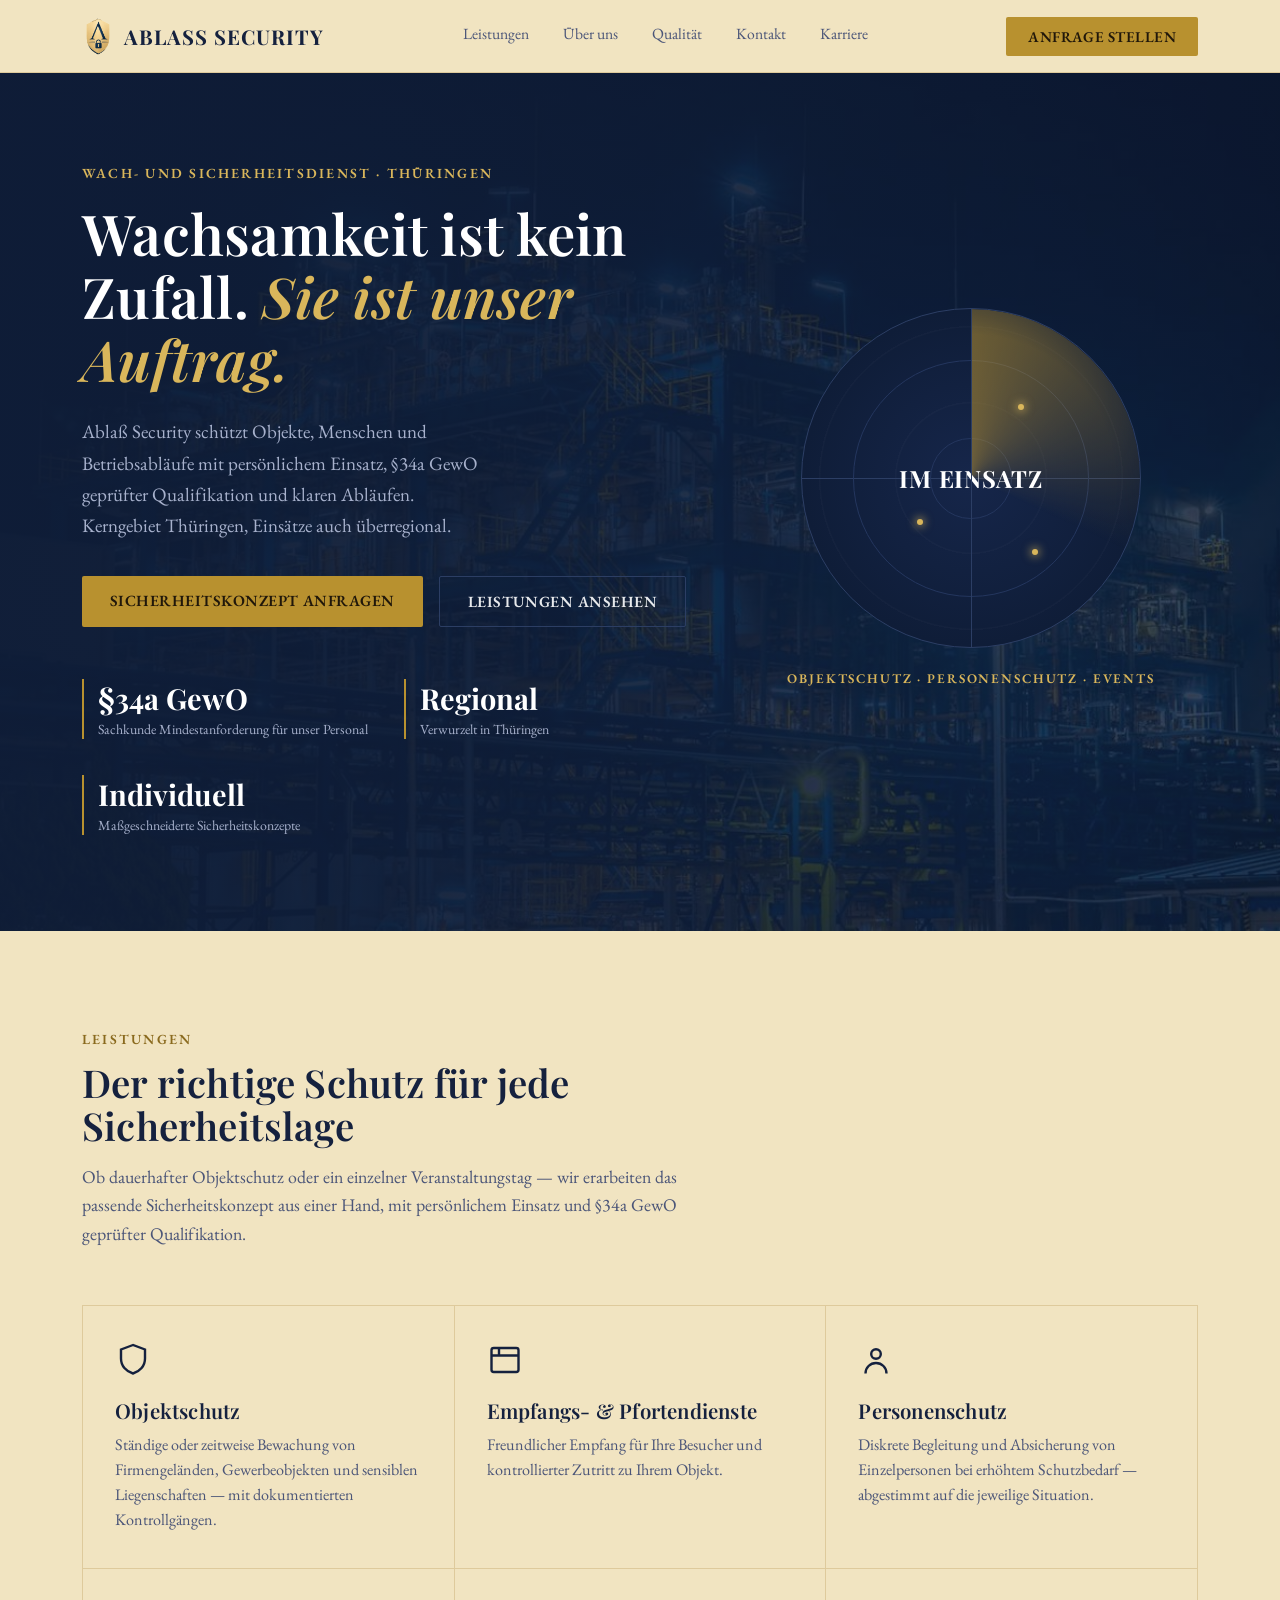
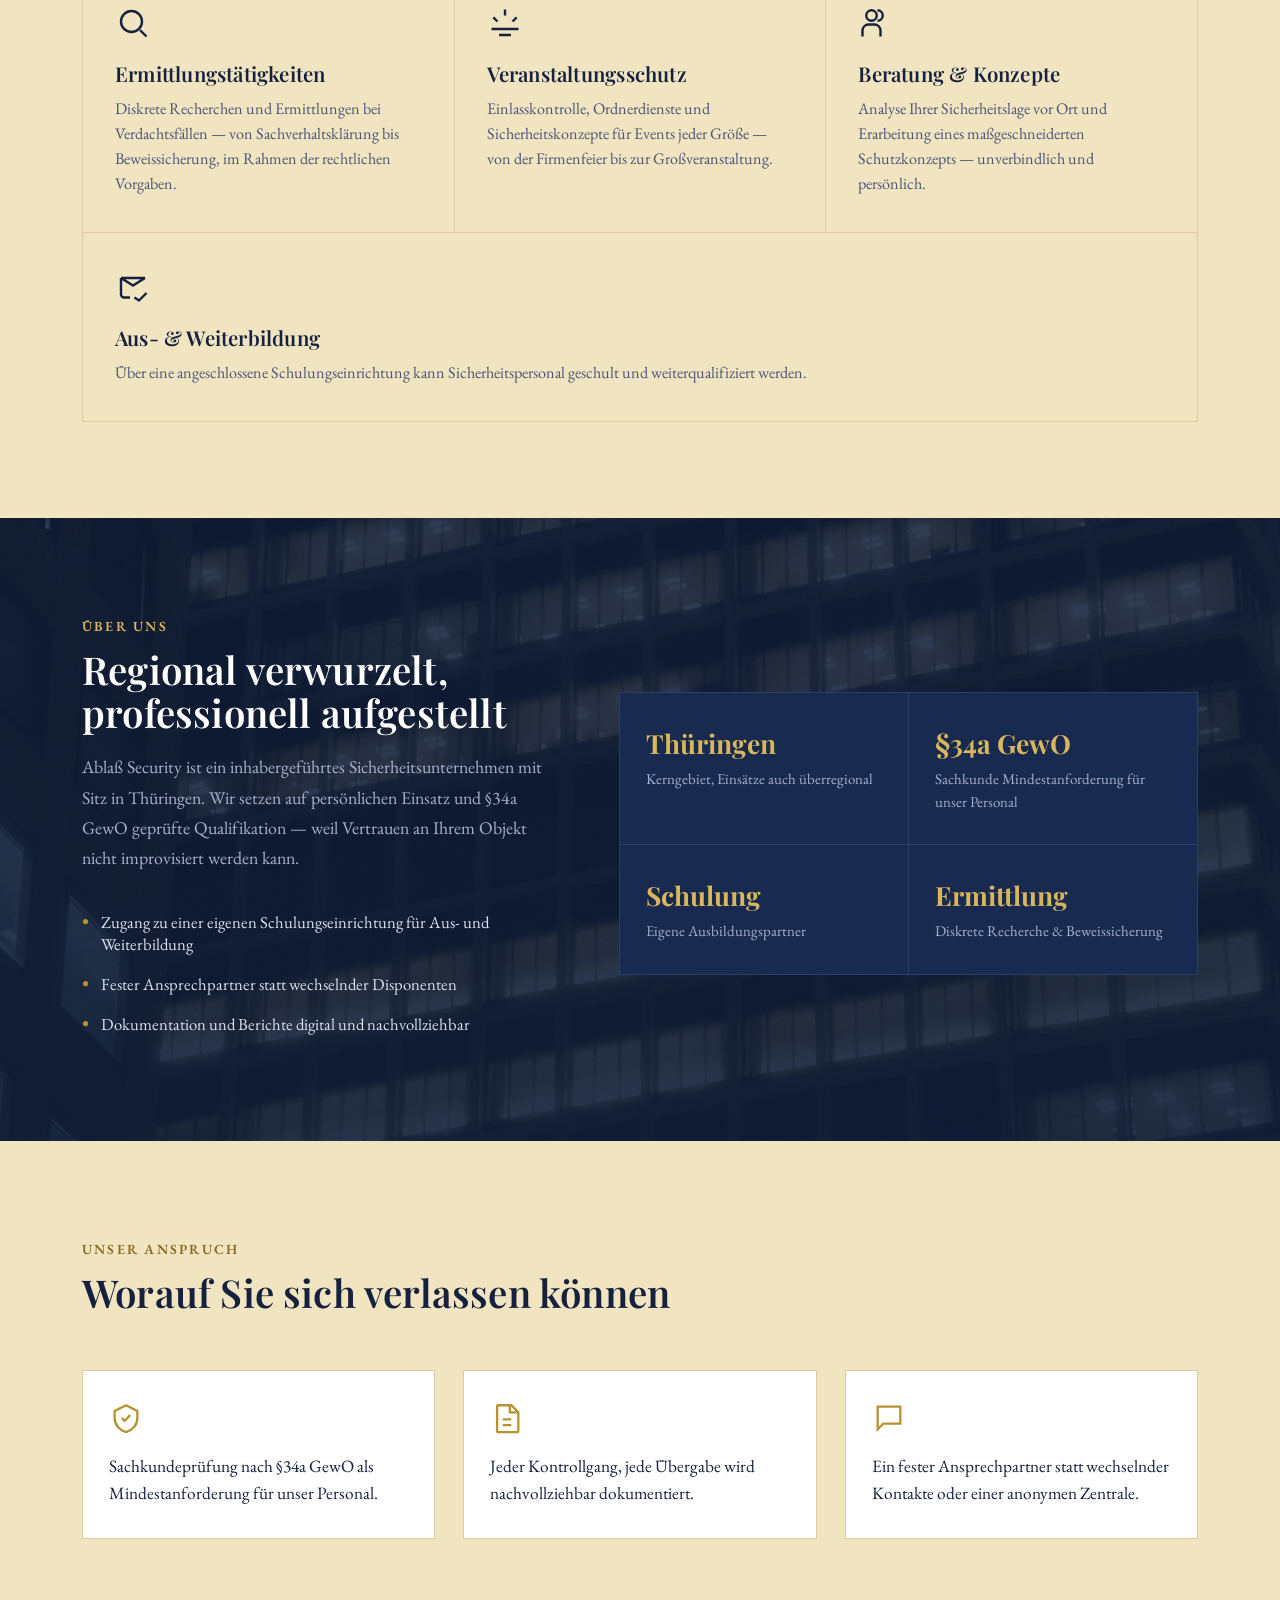
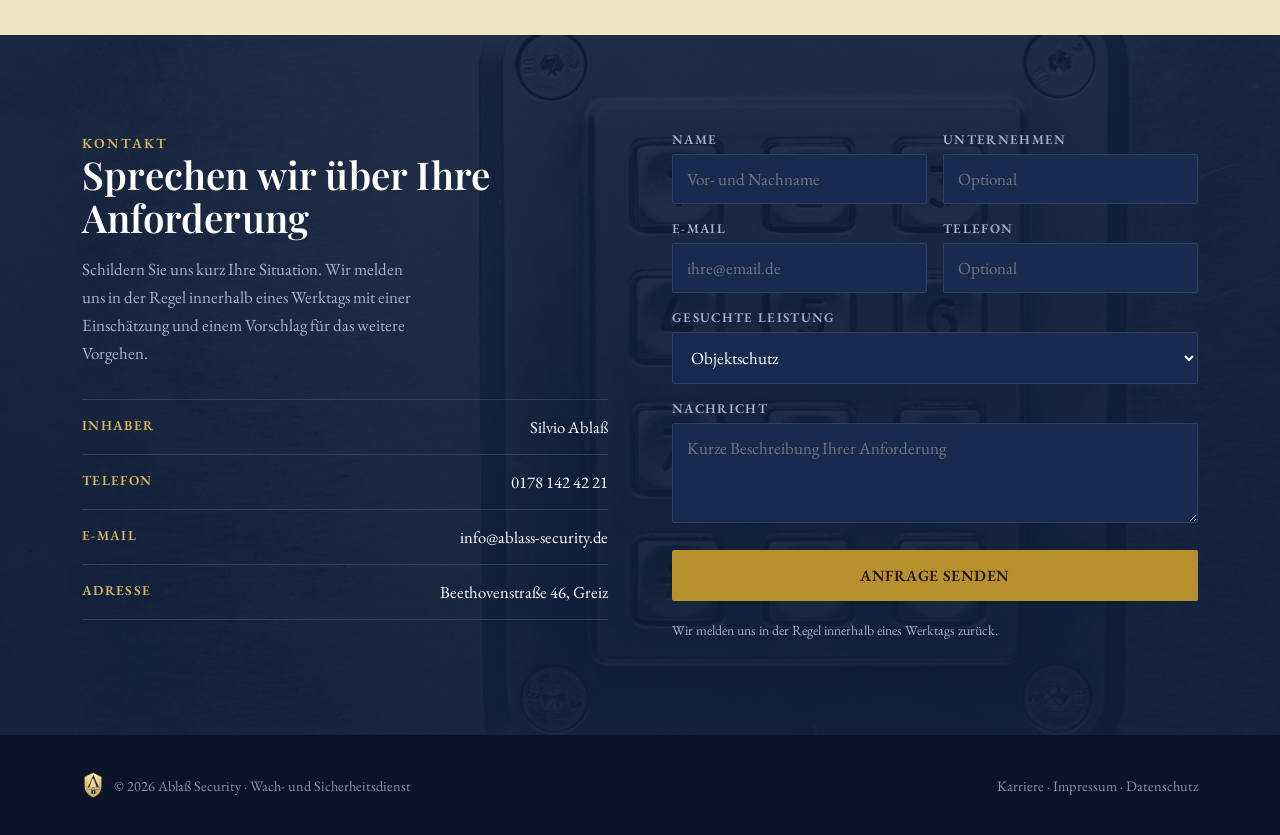
==== commit 0cfaa81e: "Add files via upload" ====
--- a/index.html
+++ b/index.html
@@ -1,308 +1,738 @@
-<!DOCTYPE html>
-<html lang="de">
-<head>
-<meta charset="UTF-8">
-<meta name="viewport" content="width=device-width, initial-scale=1.0">
-<title>Ablaß Security — Wach- und Sicherheitsdienst in Greiz, Thüringen</title>
-<meta name="description" content="Ablaß Security: Objektschutz, Empfangs- und Pfortendienste, Personenschutz und Veranstaltungsschutz in Greiz und Thüringen. § 34a GewO geprüftes Personal.">
-<meta name="robots" content="index, follow">
-<meta name="theme-color" content="#0F1D38">
-
-<!-- AUSFÜLLEN: sobald www.ablass-security.de erreichbar ist, hier und in og:url eintragen -->
-<link rel="canonical" href="https://anjakempe11-pixel.github.io/Ablass-Security/">
-<meta property="og:type" content="website">
-<meta property="og:locale" content="de_DE">
-<meta property="og:site_name" content="Ablaß Security">
-<meta property="og:title" content="Ablaß Security — Wach- und Sicherheitsdienst in Greiz, Thüringen">
-<meta property="og:description" content="Ablaß Security: Objektschutz, Empfangs- und Pfortendienste, Personenschutz und Veranstaltungsschutz in Greiz und Thüringen. § 34a GewO geprüftes Personal.">
-<meta property="og:url" content="https://anjakempe11-pixel.github.io/Ablass-Security/">
-
-<link rel="icon" href="favicon.png" type="image/png" sizes="32x32">
-<link rel="apple-touch-icon" href="apple-touch-icon.png">
-<link rel="stylesheet" href="assets/fonts.css">
-<link rel="stylesheet" href="styles.css">
-</head>
-<body>
-
-<header>
-  <nav aria-label="Hauptnavigation">
-    <a class="logo" href="#top">
-      <img class="brand-mark" src="assets/logo.png" alt="" width="25" height="40">
-      Ablaß Security
-    </a>
-    <div class="navlinks" id="navlinks">
-      <a href="#leistungen">Leistungen</a>
-      <a href="#ueber-uns">Über uns</a>
-      <a href="#qualitaet">Qualität</a>
-      <a href="#karriere">Karriere</a>
-      <a href="#fragen">Fragen</a>
-      <a href="#kontakt">Kontakt</a>
-    </div>
-    <a href="#kontakt" class="nav-cta">Anfrage stellen</a>
-    <button class="menu-toggle" type="button" aria-expanded="false" aria-controls="mobilemenu" aria-label="Menü öffnen">
-      <span class="burger" aria-hidden="true"></span>
-    </button>
-  </nav>
-  <div class="mobile-menu" id="mobilemenu" hidden>
-    <a href="#leistungen">Leistungen</a>
-    <a href="#ueber-uns">Über uns</a>
-    <a href="#qualitaet">Qualität</a>
-    <a href="#karriere">Karriere</a>
-    <a href="#fragen">Häufige Fragen</a>
-    <a href="#kontakt">Kontakt</a>
-    <a class="mobile-cta" href="tel:+491781424221">Jetzt anrufen</a>
-  </div>
-</header>
-
-<main id="inhalt">
-
-
-<section class="hero" id="top">
-  <div class="wrap">
-    <div>
-      <span class="eyebrow">Wach- und Sicherheitsdienst · Thüringen</span>
-      <h1>Wachsamkeit ist kein Zufall. <em>Sie ist unser Auftrag.</em></h1>
-      <p class="lede">Ablaß Security schützt Objekte, Menschen und Betriebsabläufe mit geschultem Personal und klaren Abläufen. Kerngebiet Thüringen, Einsätze auch überregional nach Auftragslage.</p>
-      <div class="hero-ctas">
-        <a href="#kontakt" class="btn-primary">Sicherheitskonzept anfragen</a>
-        <a href="#leistungen" class="btn-ghost">Leistungen ansehen</a>
-      </div>
-      <div class="stat-row">
-        <div class="stat"><b>§34a</b><span>Zertifiziertes Fachpersonal</span></div>
-        <div class="stat"><b>Inhabergeführt</b><span>Direkter Draht zum Geschäftsführer</span></div>
-        <div class="stat"><b>Individuell</b><span>Maßgeschneiderte Sicherheitskonzepte</span></div>
-      </div>
-    </div>
-    <div class="radar-box">
-      <div class="radar" role="img" aria-label="Radaranzeige, die die durchgehende Einsatzbereitschaft symbolisiert">
-        <div class="ring r1"></div>
-        <div class="ring r2"></div>
-        <div class="sweep"></div>
-        <div class="blip" style="top:28%;left:64%;"></div>
-        <div class="blip" style="top:62%;left:34%;"></div>
-        <div class="blip" style="top:71%;left:68%;"></div>
-        <div class="radar-core">
-          <b>IM EINSATZ</b>
-        </div>
-      </div>
-      <span class="radar-caption">OBJEKTSCHUTZ · PERSONENSCHUTZ · EVENTS</span>
-    </div>
-  </div>
-</section>
-
-<section class="services light" id="leistungen">
-  <div class="wrap">
-    <div class="section-head">
-      <span class="eyebrow">Leistungen</span>
-      <h2>Ein Team für jede Sicherheitslage</h2>
-      <p>Ob dauerhafter Objektschutz oder ein einzelner Veranstaltungstag — wir stellen das passende Sicherheitskonzept aus einer Hand, mit eigenem, geprüftem Personal.</p>
-    </div>
-  </div>
-  <div class="wrap">
-    <div class="service-grid">
-      <div class="service">
-        <svg class="icon" viewBox="0 0 24 24" fill="none" stroke="currentColor" stroke-width="1.6" aria-hidden="true"><path d="M12 2 4 5v6c0 5 3.4 8.7 8 10 4.6-1.3 8-5 8-10V5l-8-3Z"/></svg>
-        <h3>Objektschutz</h3>
-        <p>Ständige oder zeitweise Bewachung von Firmengeländen, Gewerbeobjekten und sensiblen Liegenschaften.</p>
-      </div>
-      <div class="service">
-        <svg class="icon" viewBox="0 0 24 24" fill="none" stroke="currentColor" stroke-width="1.6" aria-hidden="true"><rect x="3" y="4" width="18" height="16" rx="1.5"/><path d="M3 9h18M8 4v5"/></svg>
-        <h3>Empfangs- &amp; Pfortendienste</h3>
-        <p>Freundlicher erster Kontakt für Ihre Besucher, verbunden mit Zutritts- und Schlüsselverwaltung nach klar geregelten Abläufen.</p>
-      </div>
-      <div class="service">
-        <svg class="icon" viewBox="0 0 24 24" fill="none" stroke="currentColor" stroke-width="1.6" aria-hidden="true"><circle cx="12" cy="8" r="3.2"/><path d="M5 21c0-4 3.1-7 7-7s7 3 7 7"/></svg>
-        <h3>Personenschutz</h3>
-        <p>Diskrete Begleitung und Absicherung von Einzelpersonen bei erhöhtem Schutzbedarf — abgestimmt auf die jeweilige Situation.</p>
-      </div>
-      <div class="service">
-        <svg class="icon" viewBox="0 0 24 24" fill="none" stroke="currentColor" stroke-width="1.6" aria-hidden="true"><path d="M12 3v4M4.2 8.2l2.8 2.8M19.8 8.2 17 11M3 16h18M8 20h8"/></svg>
-        <h3>Veranstaltungsschutz</h3>
-        <p>Einlasskontrolle, Ordnerdienste und Sicherheitskonzepte für Events jeder Größe — von der Firmenfeier bis zur Großveranstaltung.</p>
-      </div>
-      <div class="service">
-        <svg class="icon" viewBox="0 0 24 24" fill="none" stroke="currentColor" stroke-width="1.6" aria-hidden="true"><path d="M3 21v-4a4 4 0 0 1 4-4h4a4 4 0 0 1 4 4v4M13 3.5a3.5 3.5 0 1 1 0 7"/><circle cx="9" cy="7" r="3.5"/></svg>
-        <h3>Beratung &amp; Konzepte</h3>
-        <p>Analyse Ihrer Sicherheitslage vor Ort und Erarbeitung eines maßgeschneiderten Schutzkonzepts — unverbindlich und persönlich.</p>
-      </div>
-      <div class="service">
-        <svg class="icon" viewBox="0 0 24 24" fill="none" stroke="currentColor" stroke-width="1.6" aria-hidden="true"><path d="M4 6h16M4 6v11a2 2 0 0 0 2 2h4M4 6l8 5 8-5M13 19l3 2 5-5"/></svg>
-        <h3>Aus- &amp; Weiterbildung</h3>
-        <p>Über eine angeschlossene Schulungseinrichtung kann eigenes und fremdes Sicherheitspersonal geschult und weiterqualifiziert werden.</p>
-      </div>
-    </div>
-  </div>
-</section>
-
-<section class="about" id="ueber-uns">
-  <div class="wrap">
-    <div>
-      <span class="eyebrow">Über uns</span>
-      <h2>Regional verwurzelt, professionell aufgestellt</h2>
-      <p class="lede">Ablaß Security ist ein inhabergeführtes Sicherheitsunternehmen mit Sitz in Greiz, Thüringen. Wir setzen auf sorgfältig ausgewähltes und mindestens nach §34a geprüftes Personal — weil Vertrauen an Ihrem Objekt nicht improvisiert werden kann.</p>
-      <ul class="credentials">
-        <li>Sachkundeprüfung nach §34a GewO für das gesamte Wachpersonal</li>
-        <li>Zugang zu einer eigenen Schulungseinrichtung für Aus- und Weiterbildung</li>
-        <li>Feste Ansprechpartner statt wechselnder Disponenten</li>
-      </ul>
-    </div>
-    <div>
-      <div class="facts">
-        <div class="fact"><b>Thüringen</b><span>Kerngebiet, Einsätze überregional nach Auftrag</span></div>
-        <div class="fact"><b>§34a</b><span>Zertifiziertes Sicherheitspersonal</span></div>
-        <div class="fact"><b>Schulung</b><span>Eigene Ausbildungspartner</span></div>
-        <div class="fact"><b>Inhabergeführt</b><span>Direkter Kontakt zur Geschäftsführung</span></div>
-      </div>
-    </div>
-  </div>
-</section>
-
-<section class="quotes light" id="qualitaet">
-  <div class="wrap">
-    <div class="section-head">
-      <span class="eyebrow">Unser Anspruch</span>
-      <h2>Worauf Sie sich verlassen können</h2>
-    </div>
-    <div class="quote-grid">
-      <div class="quote-card">
-        <svg class="icon" viewBox="0 0 24 24" fill="none" stroke="currentColor" stroke-width="1.6" aria-hidden="true"><path d="M9 12l2 2 4-4M12 3l8 4v5c0 5-3.4 8.7-8 10-4.6-1.3-8-5-8-10V7l8-4Z"/></svg>
-        <p>Sorgfältig ausgewähltes und mindestens nach §34a geprüftes Personal für jeden Einsatz.</p>
-      </div>
-      <div class="quote-card">
-        <svg class="icon" viewBox="0 0 24 24" fill="none" stroke="currentColor" stroke-width="1.6" aria-hidden="true"><path d="M2 9l10-5 10 5-10 5-10-5Z"/><path d="M6 12v5c0 1.5 3 3 6 3s6-1.5 6-3v-5"/></svg>
-        <p>Zugang zu einer eigenen Schulungseinrichtung für laufende Weiterbildung des Personals.</p>
-      </div>
-      <div class="quote-card">
-        <svg class="icon" viewBox="0 0 24 24" fill="none" stroke="currentColor" stroke-width="1.6" aria-hidden="true"><path d="M4 4h16v12H8l-4 4V4Z"/></svg>
-        <p>Ein fester Ansprechpartner statt wechselnder Kontakte oder einer anonymen Zentrale.</p>
-      </div>
-    </div>
-  </div>
-</section>
-
-<section class="karriere" id="karriere">
-  <div class="wrap">
-    <span class="eyebrow">Karriere</span>
-    <h2>Werden Sie Teil des Teams</h2>
-    <p class="lede">Wir suchen laufend zuverlässige Mitarbeiter für Objektschutz, Empfang und Veranstaltungsschutz — mit oder ohne Sachkundenachweis nach §34a. Ein Quereinstieg ist möglich, die Qualifizierung unterstützen wir über unsere angeschlossene Schulungseinrichtung.</p>
-    <div class="hero-ctas">
-      <a href="#kontakt" class="btn-primary">Jetzt initiativ bewerben</a>
-    </div>
-  </div>
-</section>
-
-<section class="faq" id="fragen">
-  <div class="wrap">
-    <div class="section-head">
-      <span class="eyebrow">Häufige Fragen</span>
-      <h2>Kurz beantwortet</h2>
-    </div>
-    <div class="faq-list">
-      <details>
-        <summary>In welchem Gebiet sind Sie im Einsatz?</summary>
-        <p>Unser Kerngebiet ist Thüringen, mit Sitz in Greiz. Einsätze außerhalb sind nach Auftragslage und Absprache möglich — sprechen Sie uns dazu einfach an.</p>
-      </details>
-      <details>
-        <summary>Welche Qualifikation hat Ihr Personal?</summary>
-        <p>Unser Wachpersonal verfügt über die Sachkundeprüfung nach §34a GewO. Über eine angeschlossene Schulungseinrichtung bilden wir zusätzlich aus und weiter.</p>
-      </details>
-      <details>
-        <summary>Übernehmen Sie auch einzelne Veranstaltungen?</summary>
-        <p>Ja. Von der Firmenfeier über Vereinsfeste bis zur Großveranstaltung stellen wir Einlasskontrolle und Ordnerdienst — auch für einen einzelnen Termin.</p>
-      </details>
-      <details>
-        <summary>Was kostet ein Sicherheitsdienst?</summary>
-        <p>Das hängt von Objekt, Umfang und Einsatzzeiten ab. Wir schauen uns Ihre Lage an und erstellen ein Angebot auf dieser Grundlage — die Erstberatung ist unverbindlich.</p>
-      </details>
-      <details>
-        <summary>Wie schnell bekomme ich eine Rückmeldung?</summary>
-        <p>Auf Anfragen über das Formular oder per E-Mail melden wir uns in der Regel innerhalb eines Werktags. Bei dringenden Anliegen erreichen Sie uns am schnellsten telefonisch.</p>
-      </details>
-    </div>
-  </div>
-</section>
-
-<section class="contact" id="kontakt">
-  <div class="wrap">
-    <div>
-      <span class="eyebrow">Kontakt</span>
-      <h2>Sprechen wir über Ihre Anforderung</h2>
-      <p class="lede">Schildern Sie uns kurz Ihre Situation. Wir melden uns in der Regel innerhalb eines Werktags mit einer Einschätzung und einem Vorschlag für das weitere Vorgehen.</p>
-      <div class="contact-list">
-        <div><span>Geschäftsführer</span><span>Silvio Ablaß</span></div>
-        <div><span>Telefon</span><span><a href="tel:+491781424221">0178 142 42 21</a></span></div>
-        <div><span>E-Mail</span><span><a href="mailto:info@ablass-security.de">info@ablass-security.de</a></span></div>
-        <div><span>Adresse</span><span>Beethovenstraße 46, 07973 Greiz</span></div>
-      </div>
-    </div>
-
-    <form id="kontaktformular" novalidate>
-      <div class="field-row">
-        <div>
-          <label for="name">Name</label>
-          <input id="name" name="name" type="text" autocomplete="name" placeholder="Vor- und Nachname" required>
-        </div>
-        <div>
-          <label for="firma">Unternehmen</label>
-          <input id="firma" name="firma" type="text" autocomplete="organization" placeholder="Optional">
-        </div>
-      </div>
-      <div class="field-row">
-        <div>
-          <label for="email">E-Mail</label>
-          <input id="email" name="email" type="email" autocomplete="email" placeholder="ihre@email.de" required>
-        </div>
-        <div>
-          <label for="telefon">Telefon</label>
-          <input id="telefon" name="telefon" type="tel" autocomplete="tel" placeholder="Optional">
-        </div>
-      </div>
-      <div>
-        <label for="leistung">Gesuchte Leistung</label>
-        <select id="leistung" name="leistung">
-          <option>Objektschutz</option>
-          <option>Empfangs- &amp; Pfortendienst</option>
-          <option>Personenschutz</option>
-          <option>Veranstaltungsschutz</option>
-          <option>Beratung / Sonstiges</option>
-        </select>
-      </div>
-      <div>
-        <label for="nachricht">Nachricht</label>
-        <textarea id="nachricht" name="nachricht" placeholder="Kurze Beschreibung Ihrer Anforderung" required></textarea>
-      </div>
-
-      <!-- Spamschutz: für Menschen unsichtbar, Bots füllen es aus -->
-      <div class="hp" aria-hidden="true">
-        <label for="website">Website (bitte frei lassen)</label>
-        <input id="website" name="website" type="text" tabindex="-1" autocomplete="off">
-      </div>
-
-      <div class="consent">
-        <input id="datenschutz" name="datenschutz" type="checkbox" required>
-        <label for="datenschutz">Ich habe die <a href="datenschutz.html">Datenschutzerklärung</a> gelesen und bin damit einverstanden, dass meine Angaben zur Bearbeitung meiner Anfrage verarbeitet werden.</label>
-      </div>
-
-      <button type="submit" class="submit-btn">Anfrage senden</button>
-      <p class="form-status" role="status" aria-live="polite"></p>
-      <span class="form-note">Sie erreichen uns auch direkt unter <a href="mailto:info@ablass-security.de">info@ablass-security.de</a> oder telefonisch unter <a href="tel:+491781424221">0178 142 42 21</a>.</span>
-    </form>
-  </div>
-</section>
-
-
-</main>
-
-<footer>
-  <div class="wrap">
-    <div class="foot-brand">
-      <img class="brand-mark" src="assets/logo.png" alt="" width="18" height="28">
-      <span>© <span data-jahr>2026</span> Ablaß Security · Wach- und Sicherheitsdienst</span>
-    </div>
-    <span class="foot-links"><a href="impressum.html">Impressum</a> · <a href="datenschutz.html">Datenschutz</a></span>
-  </div>
-</footer>
-
-<script src="script.js"></script>
-</body>
-</html>
+<!DOCTYPE html>
+<html lang="de">
+<head>
+<meta charset="UTF-8">
+<meta name="viewport" content="width=device-width, initial-scale=1.0">
+<title>Ablaß Security — Wach- und Sicherheitsdienst</title>
+<link rel="preconnect" href="https://fonts.googleapis.com">
+<link rel="preconnect" href="https://fonts.gstatic.com" crossorigin>
+<link href="https://fonts.googleapis.com/css2?family=Playfair+Display:ital,wght@0,600;0,700;1,600&family=EB+Garamond:ital,wght@0,400;0,500;0,600;1,400&display=swap" rel="stylesheet">
+<style>
+  :root{
+    --navy:#0F1D38;
+    --navy-2:#182A50;
+    --navy-line:#2C3E64;
+    --fog:#A7B1CC;
+    --cream:#F1E4C1;
+    --cream-line:#DECA9C;
+    --ink:#15213E;
+    --ink-soft:#4B5578;
+    --gold:#B8912F;
+    --gold-bright:#D9B65B;
+  }
+  *{margin:0;padding:0;box-sizing:border-box;}
+  html{scroll-behavior:smooth;font-size:17px;}
+  body{
+    font-family:'EB Garamond',serif;
+    background:var(--cream);
+    color:var(--ink);
+    -webkit-font-smoothing:antialiased;
+  }
+  h1,h2,h3,.display{
+    font-family:'Playfair Display',serif;
+    letter-spacing:0.005em;
+    font-weight:600;
+    line-height:1.12;
+  }
+  .eyebrow{
+    font-family:'EB Garamond',serif;
+    font-size:0.82rem;
+    font-weight:600;
+    letter-spacing:0.16em;
+    text-transform:uppercase;
+    color:var(--gold-bright);
+  }
+  .light .eyebrow{color:#8A6A1E;}
+  a{color:inherit;text-decoration:none;}
+  .wrap{max-width:1180px;margin:0 auto;padding:0 32px;}
+  img,svg{display:block;}
+
+  :focus-visible{outline:2px solid var(--gold);outline-offset:3px;}
+
+  /* ---------- NAV ---------- */
+  header{
+    position:sticky;top:0;z-index:50;
+    background:rgba(241,228,193,0.95);
+    backdrop-filter:blur(6px);
+    border-bottom:1px solid var(--cream-line);
+  }
+  nav{
+    display:flex;align-items:center;justify-content:space-between;
+    max-width:1180px;margin:0 auto;padding:16px 32px;
+  }
+  .logo{
+    font-family:'Playfair Display',serif;
+    color:var(--ink);font-size:1.2rem;font-weight:700;
+    text-transform:uppercase;letter-spacing:0.05em;
+    display:flex;align-items:center;gap:10px;
+  }
+  .logo .dot{width:9px;height:9px;border-radius:50%;background:var(--gold);
+    box-shadow:0 0 0 3px rgba(184,145,47,0.22);}
+  .brand-mark{width:32px;height:40px;flex-shrink:0;object-fit:contain;border-radius:3px;}
+  .navlinks{display:flex;gap:34px;font-size:0.92rem;}
+  .navlinks a{color:var(--ink-soft);border-bottom:2px solid transparent;padding-bottom:4px;transition:color .15s,border-color .15s;}
+  .navlinks a:hover{color:var(--ink);border-color:var(--gold);}
+  .nav-cta{
+    background:var(--gold);color:#20170A;
+    padding:10px 22px;font-family:'EB Garamond',serif;
+    font-size:0.88rem;font-weight:600;letter-spacing:0.03em;text-transform:uppercase;
+    border-radius:2px;transition:background .15s;
+  }
+  .nav-cta:hover{background:var(--gold-bright);}
+  .menu-toggle{display:none;background:none;border:none;color:var(--ink);font-size:1.5rem;cursor:pointer;}
+
+  /* ---------- HERO ---------- */
+  .hero{
+    background:linear-gradient(90deg,rgba(15,29,56,0.97) 0%,rgba(15,29,56,0.90) 45%,rgba(15,29,56,0.72) 100%),url([data-uri]) center/cover no-repeat;
+    color:#fff;
+    padding:88px 0 96px;position:relative;overflow:hidden;
+  }
+  .hero .wrap{
+    display:grid;grid-template-columns:1.15fr 0.85fr;gap:48px;align-items:center;
+  }
+  .hero h1{
+    color:#fff;font-size:clamp(2.3rem,4.4vw,3.6rem);
+    margin:18px 0 26px;max-width:16ch;
+  }
+  .hero h1 em{
+    font-style:italic;color:var(--gold-bright);
+  }
+  .hero p.lede{
+    color:var(--fog);font-size:1.12rem;line-height:1.65;max-width:46ch;margin-bottom:34px;
+  }
+  .hero-ctas{display:flex;gap:16px;flex-wrap:wrap;}
+  .btn-primary{
+    background:var(--gold);color:#20170A;padding:14px 28px;
+    font-family:'EB Garamond',serif;font-size:0.92rem;font-weight:600;
+    letter-spacing:0.03em;text-transform:uppercase;border-radius:2px;transition:background .15s,transform .15s;
+  }
+  .btn-primary:hover{background:var(--gold-bright);transform:translateY(-1px);}
+  .btn-ghost{
+    border:1px solid var(--navy-line);color:#E7E9EC;padding:14px 28px;
+    font-family:'EB Garamond',serif;font-size:0.92rem;font-weight:600;letter-spacing:0.03em;text-transform:uppercase;
+    border-radius:2px;transition:border-color .15s,color .15s;
+  }
+  .btn-ghost:hover{border-color:var(--gold);color:var(--gold-bright);}
+
+  .stat-row{display:flex;gap:36px;margin-top:52px;flex-wrap:wrap;}
+  .stat-row .stat{border-left:2px solid var(--gold);padding-left:14px;}
+  .stat b{display:block;font-family:'Playfair Display',serif;font-size:1.7rem;color:#fff;}
+  .stat span{font-size:0.82rem;color:var(--fog);}
+
+  /* --- radar signature --- */
+  .radar-box{position:relative;display:flex;flex-direction:column;align-items:center;justify-content:center;gap:22px;}
+  .radar-caption{
+    font-family:'EB Garamond',serif;font-size:0.78rem;font-weight:600;
+    letter-spacing:0.14em;color:var(--gold-bright);text-align:center;
+  }
+  .radar{
+    position:relative;width:340px;height:340px;border-radius:50%;
+    border:1px solid var(--navy-line);
+    background:
+      repeating-radial-gradient(circle at center, transparent 0 74px, rgba(255,255,255,0.02) 75px 76px),
+      radial-gradient(circle at center, #16264A 0%, #0F1D38 70%);
+  }
+  .radar::before,.radar::after{
+    content:"";position:absolute;background:var(--navy-line);
+  }
+  .radar::before{left:0;right:0;top:50%;height:1px;}
+  .radar::after{top:0;bottom:0;left:50%;width:1px;}
+  .ring{position:absolute;border:1px solid #24365E;border-radius:50%;}
+  .ring.r1{inset:15%;}
+  .ring.r2{inset:38%;}
+  .sweep{
+    position:absolute;inset:0;border-radius:50%;
+    background:conic-gradient(from 0deg, rgba(184,145,47,0.55), rgba(184,145,47,0) 32%);
+    animation:spin 6s linear infinite;
+    mask-image:radial-gradient(circle, black 60%, transparent 100%);
+  }
+  @keyframes spin{to{transform:rotate(360deg);}}
+  .blip{position:absolute;width:6px;height:6px;border-radius:50%;background:var(--gold-bright);
+    box-shadow:0 0 8px 2px rgba(217,182,91,0.6);}
+  .radar-core{
+    position:absolute;top:50%;left:50%;transform:translate(-50%,-50%);
+    text-align:center;
+  }
+  .radar-core b{display:block;font-family:'Playfair Display',serif;color:#fff;font-size:1.4rem;letter-spacing:0.03em;}
+
+  @media (prefers-reduced-motion: reduce){
+    .sweep{animation:none;}
+  }
+
+  /* ---------- SECTION HEADS ---------- */
+  section{padding:96px 0;}
+  .section-head{max-width:640px;margin-bottom:56px;}
+  .section-head h2{font-size:clamp(1.9rem,3vw,2.5rem);margin-top:12px;color:var(--ink);}
+  .section-head p{color:var(--ink-soft);margin-top:16px;font-size:1.05rem;line-height:1.6;}
+
+  /* ---------- LEISTUNGEN ---------- */
+  .services{background:var(--cream);}
+  .service-grid{
+    display:grid;grid-template-columns:repeat(3,1fr);gap:1px;
+    background:var(--cream-line);border:1px solid var(--cream-line);
+  }
+  .service{
+    background:var(--cream);padding:36px 32px;transition:background .2s;
+  }
+  .service:last-child{grid-column:1 / -1;}
+  .service:hover{background:#FAF3DF;}
+  .service .icon{width:36px;height:36px;margin-bottom:22px;color:var(--ink);}
+  .service h3{font-size:1.2rem;color:var(--ink);margin-bottom:10px;letter-spacing:0.01em;}
+  .service p{color:var(--ink-soft);font-size:0.95rem;line-height:1.55;}
+
+  /* ---------- ÜBER UNS ---------- */
+  .about{background:linear-gradient(rgba(15,29,56,0.86),rgba(15,29,56,0.90)),url([data-uri]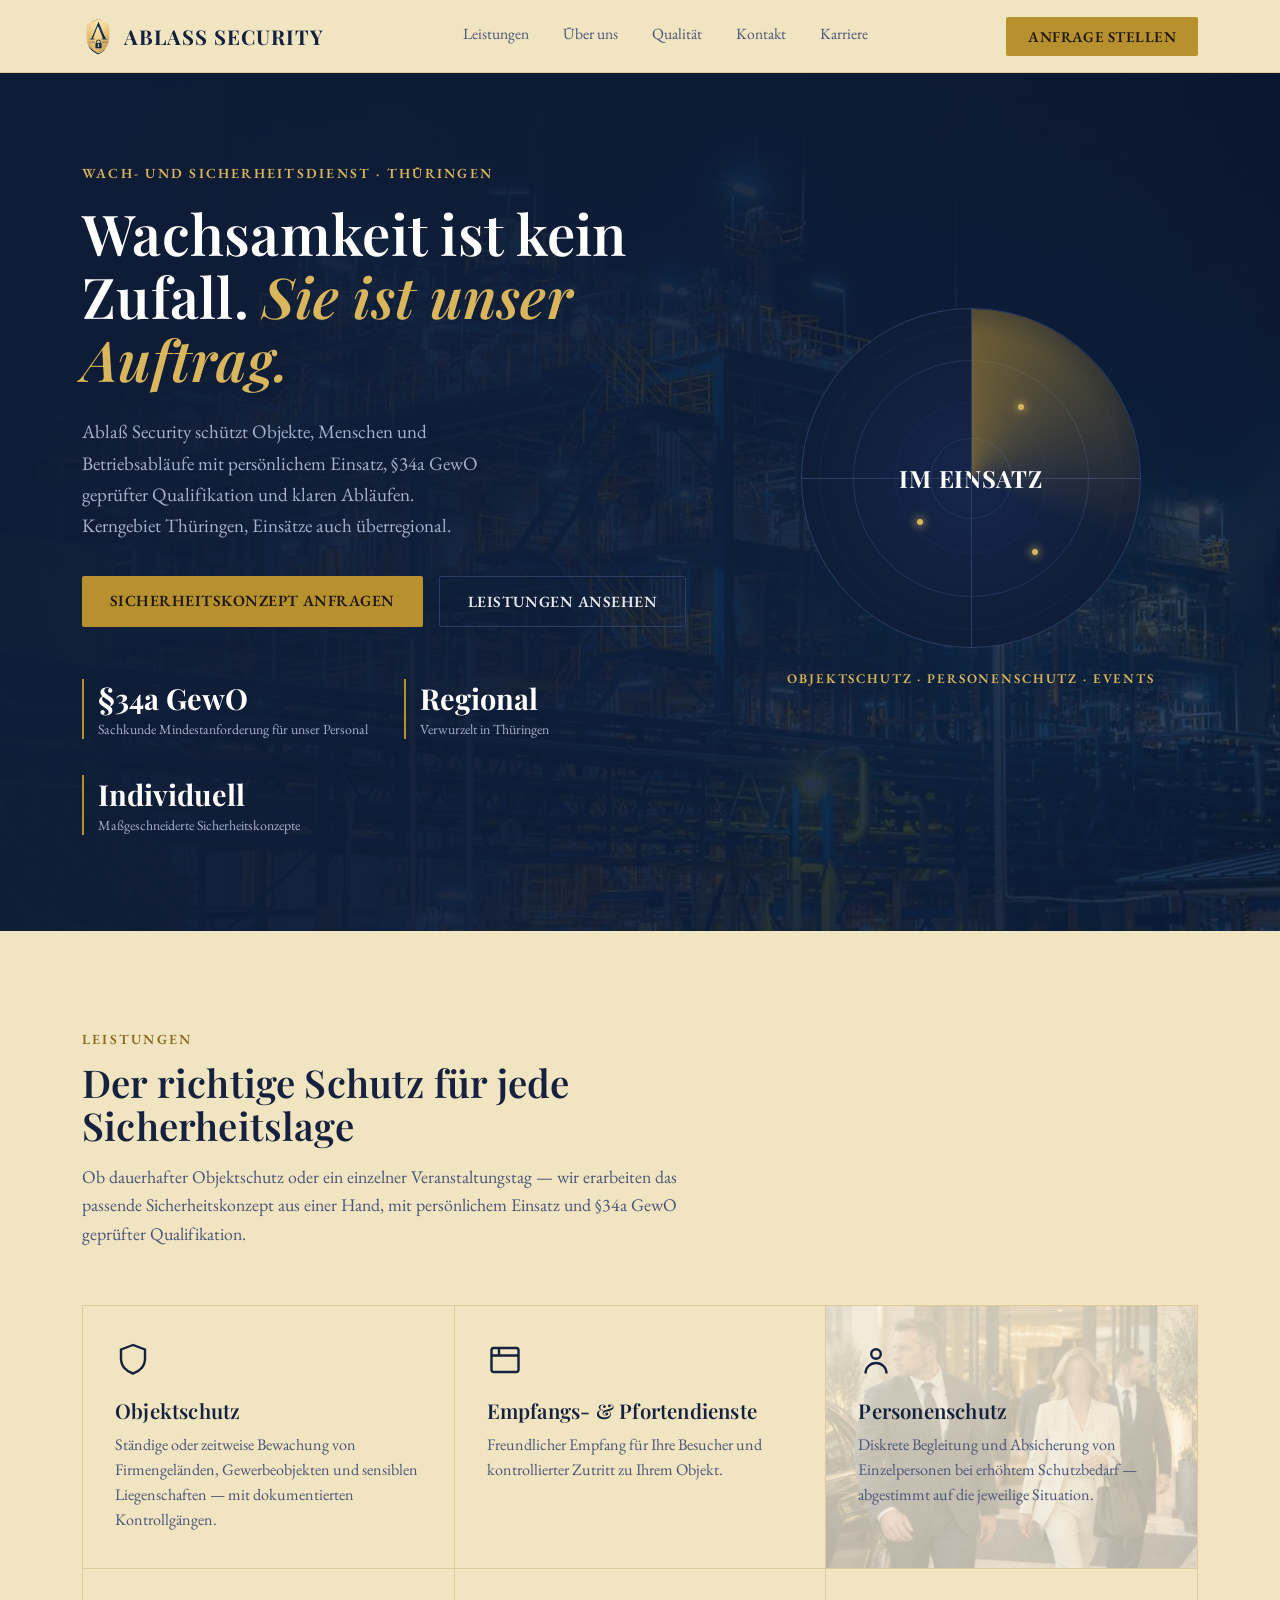
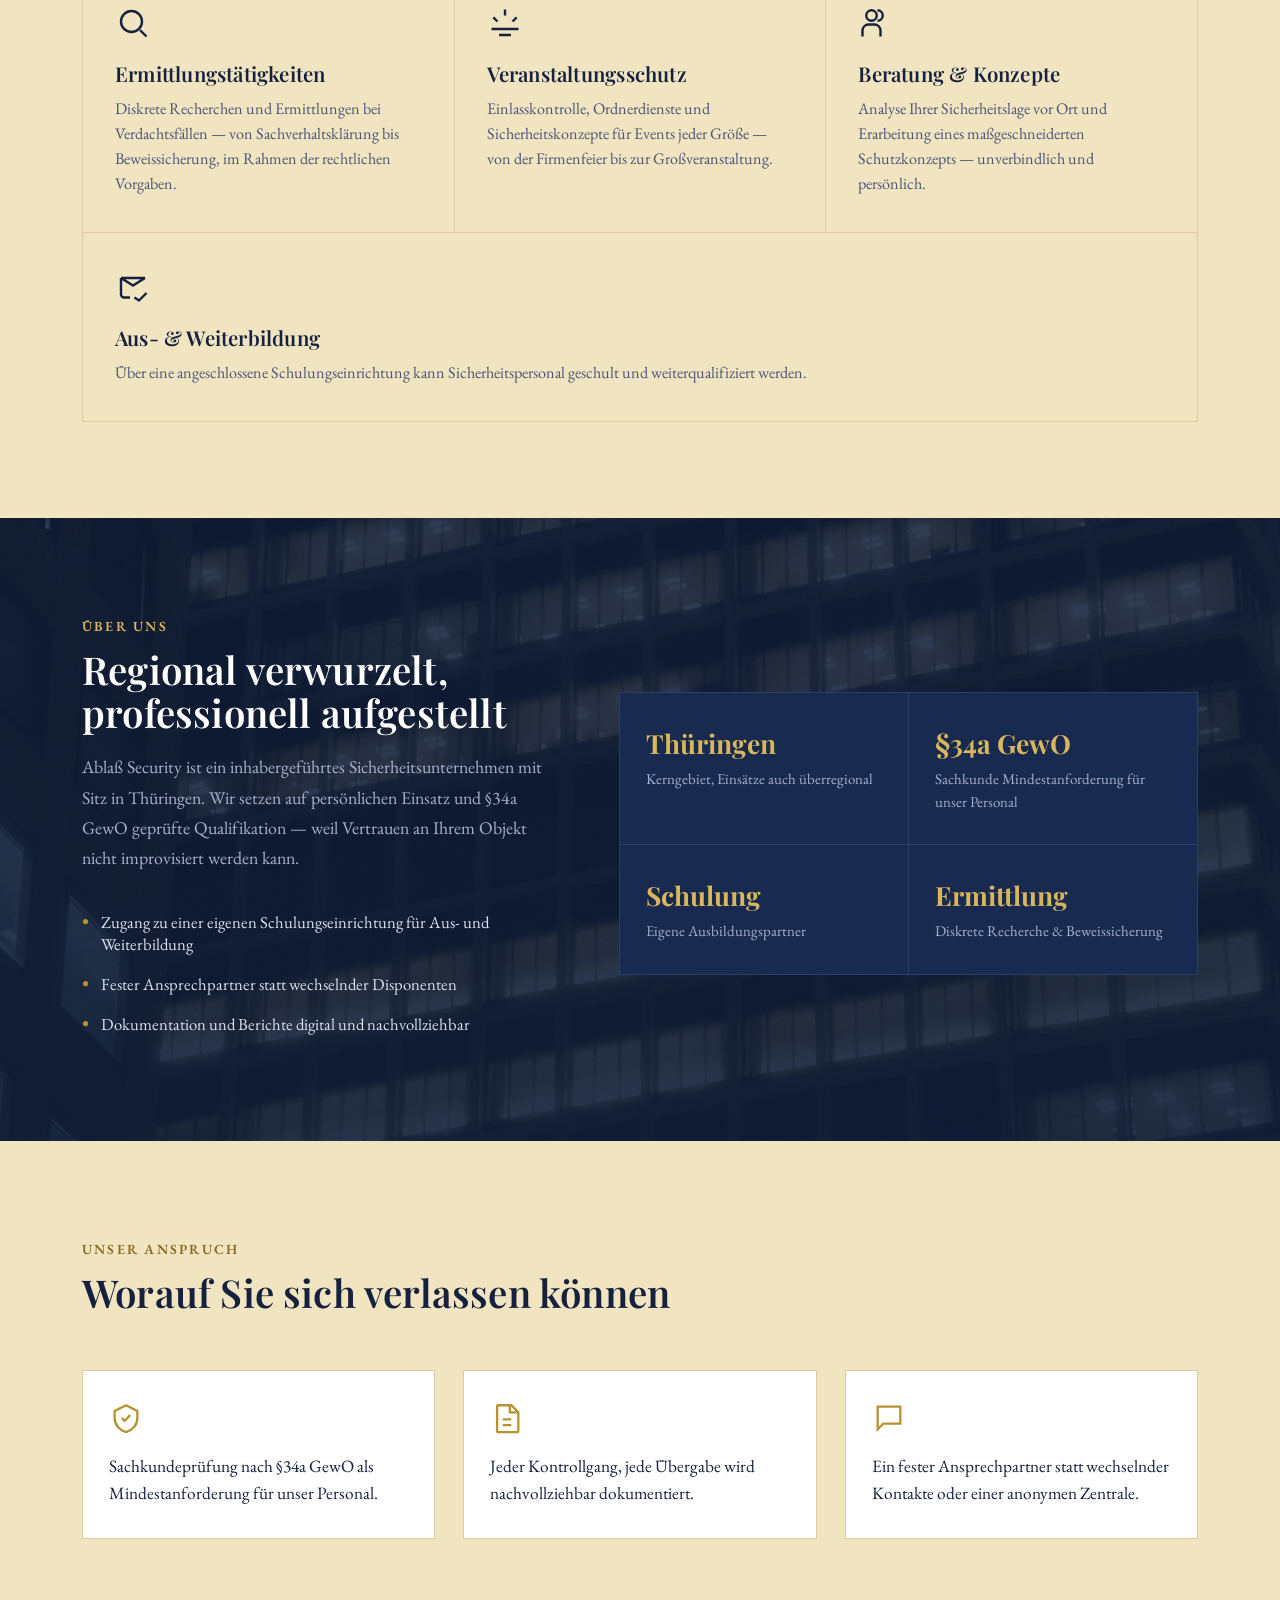
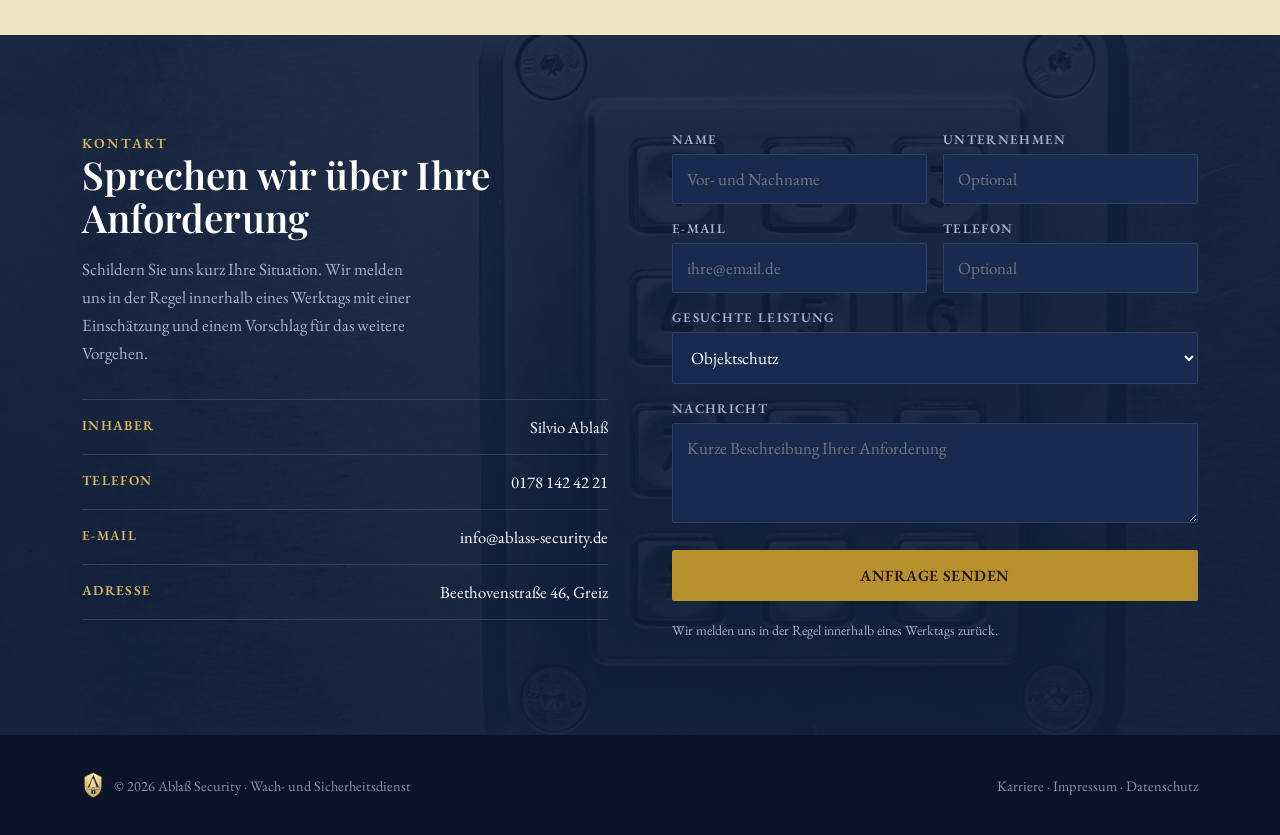
==== commit d67b9dfd: "Personenschutz-Kachel: verblasstes Hintergrundfoto ergaenzt Co-Authored-By: Claude Sonnet 5 <noreply" ====
--- a/index.html
+++ b/index.html
@@ -179,6 +179,9 @@
   .service .icon{width:36px;height:36px;margin-bottom:22px;color:var(--ink);}
   .service h3{font-size:1.2rem;color:var(--ink);margin-bottom:10px;letter-spacing:0.01em;}
   .service p{color:var(--ink-soft);font-size:0.95rem;line-height:1.55;}
+  .service.personenschutz{background:linear-gradient(160deg,rgba(250,243,223,.82),rgba(250,243,223,.7)),url("[data-uri]") center/cover no-repeat;}
+  .service.personenschutz:hover{background:linear-gradient(160deg,rgba(250,243,223,.74),rgba(250,243,223,.6)),url("[data-uri]") center/cover no-repeat;}
+  
 
   /* ---------- ÜBER UNS ---------- */
   .about{background:linear-gradient(rgba(15,29,56,0.86),rgba(15,29,56,0.90)),url([data-uri]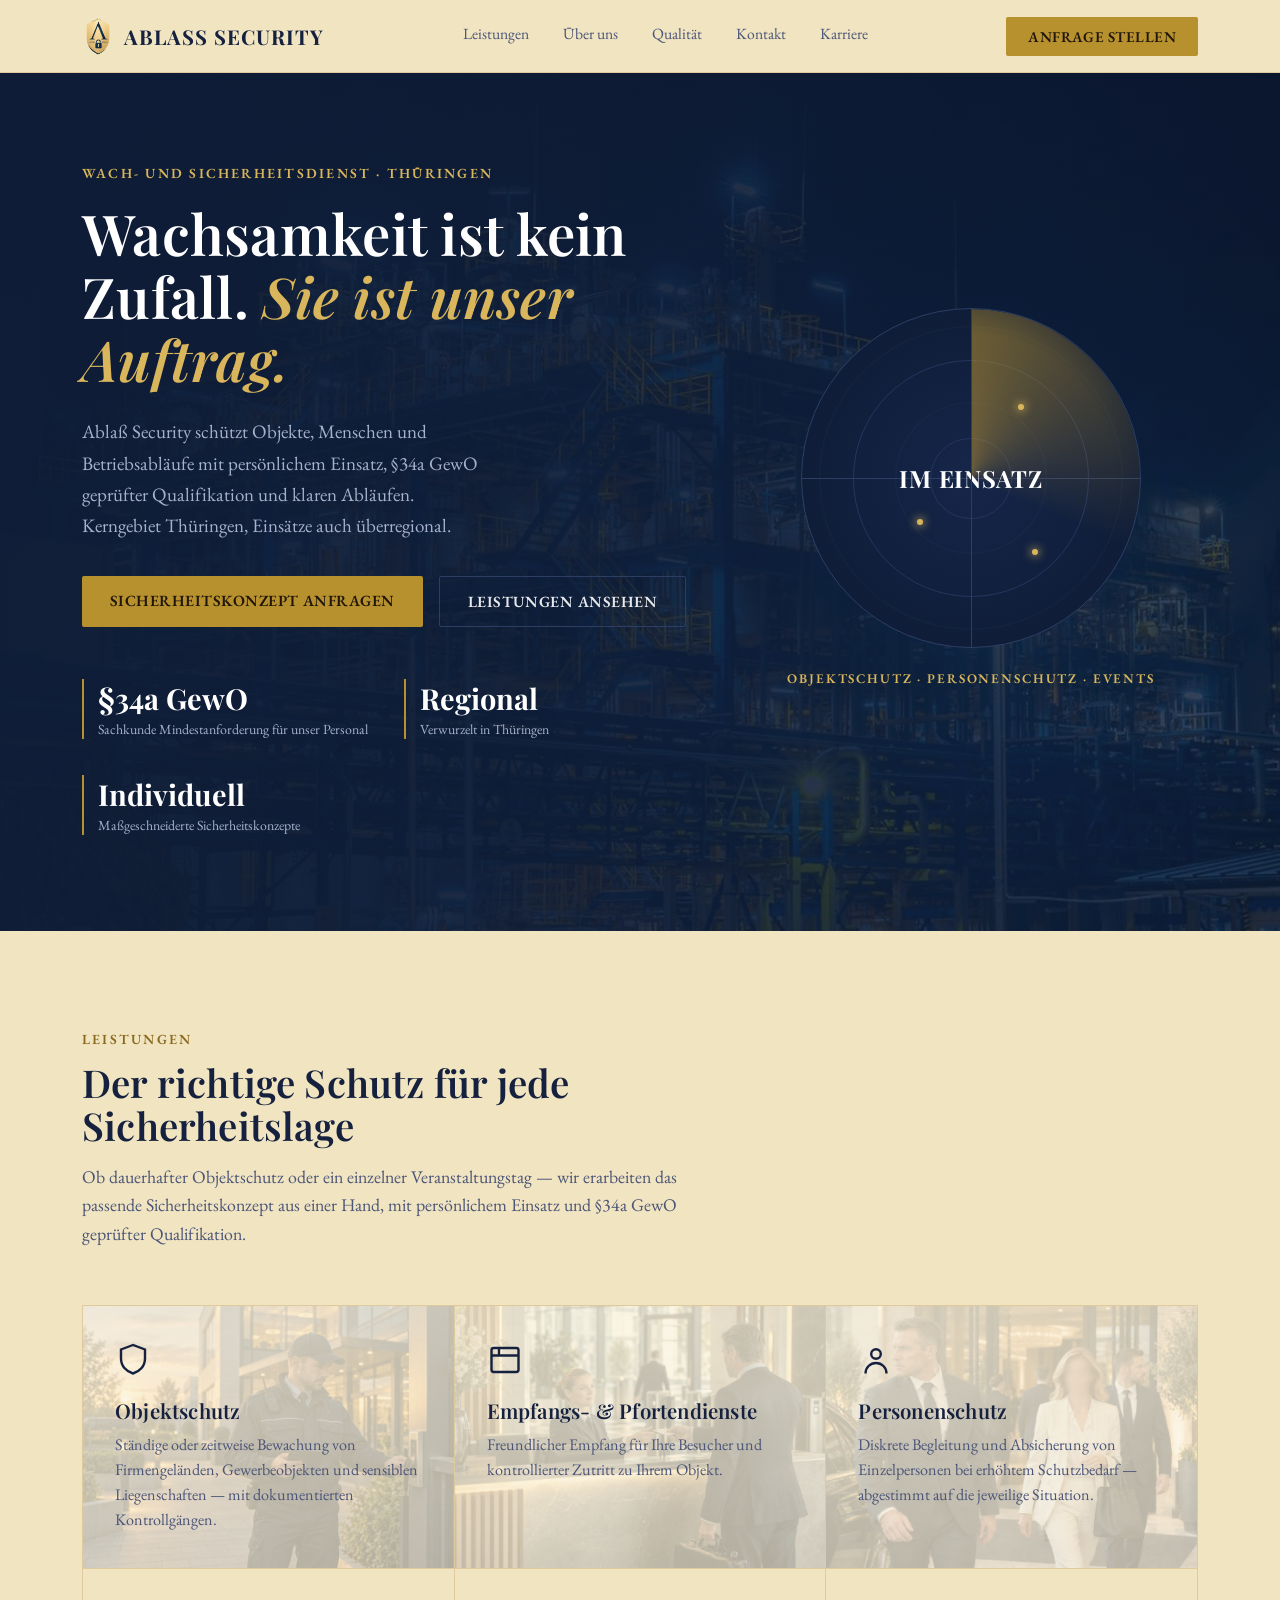
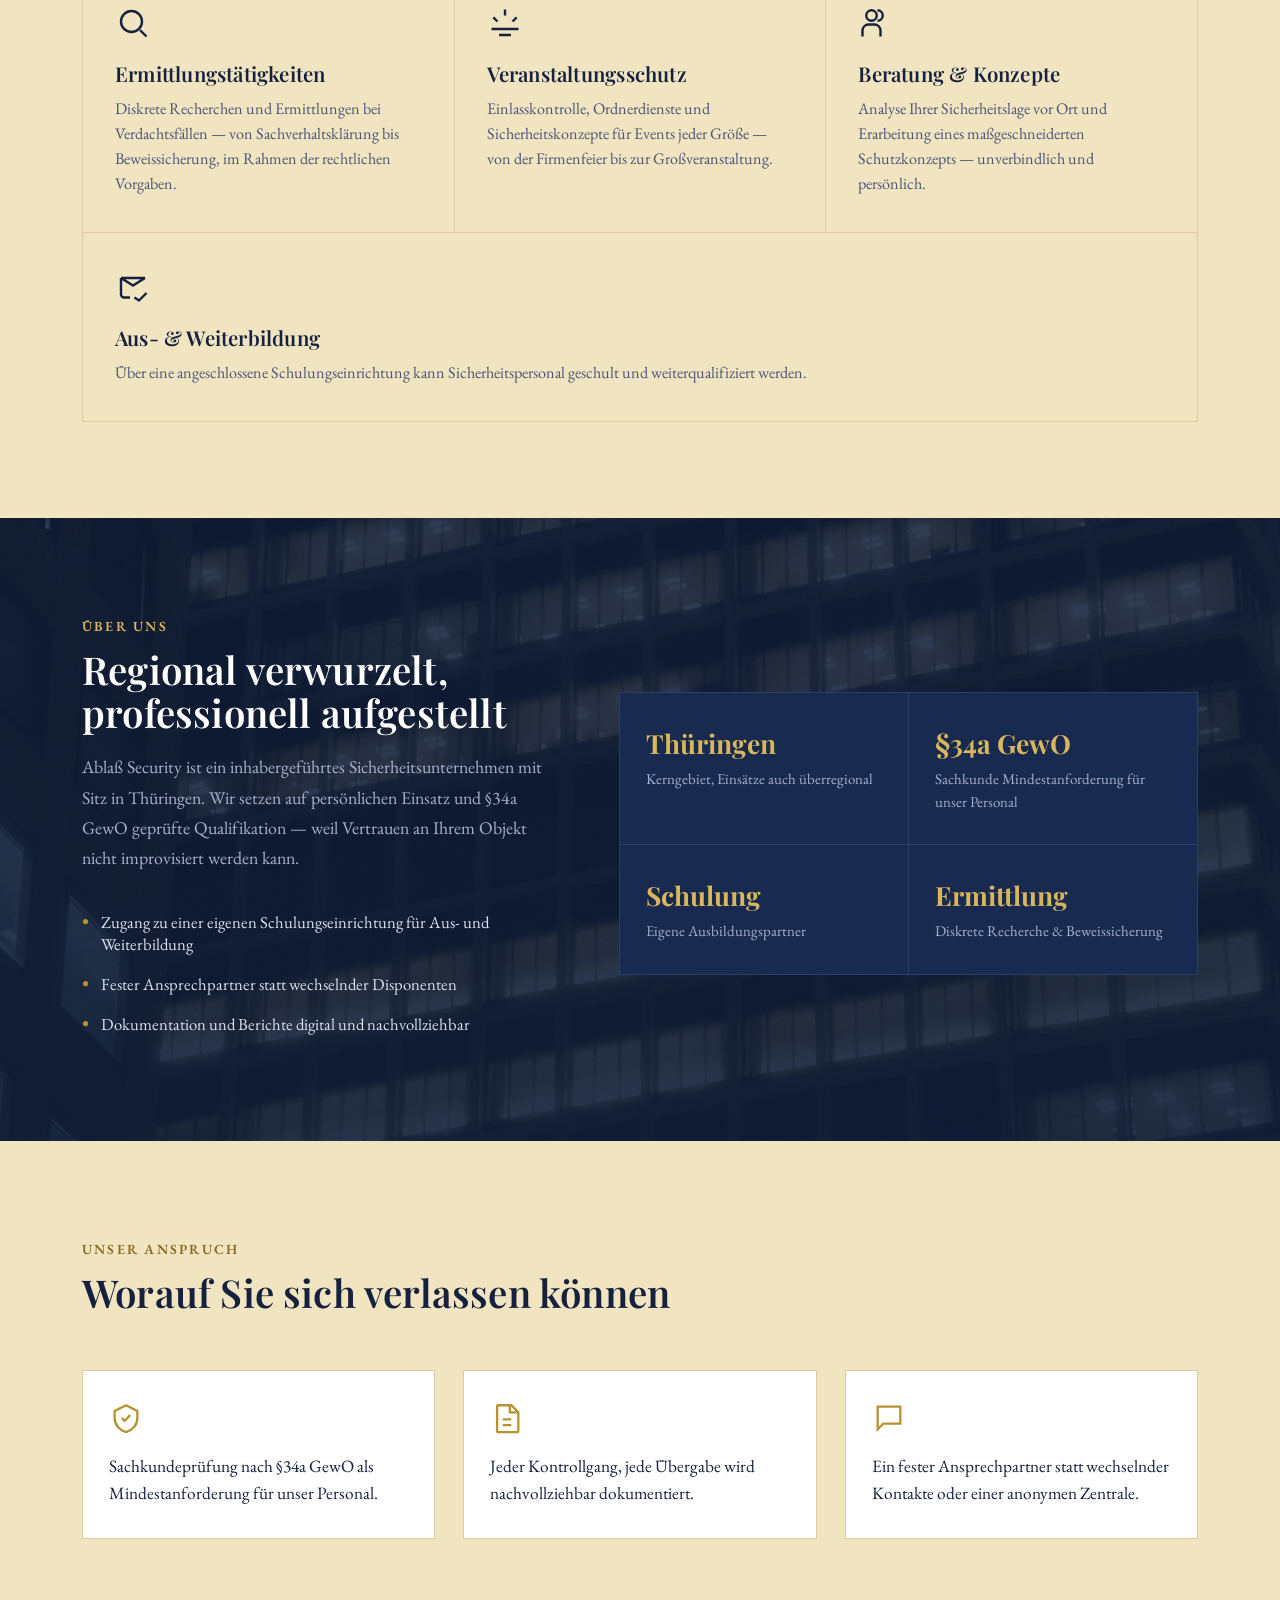
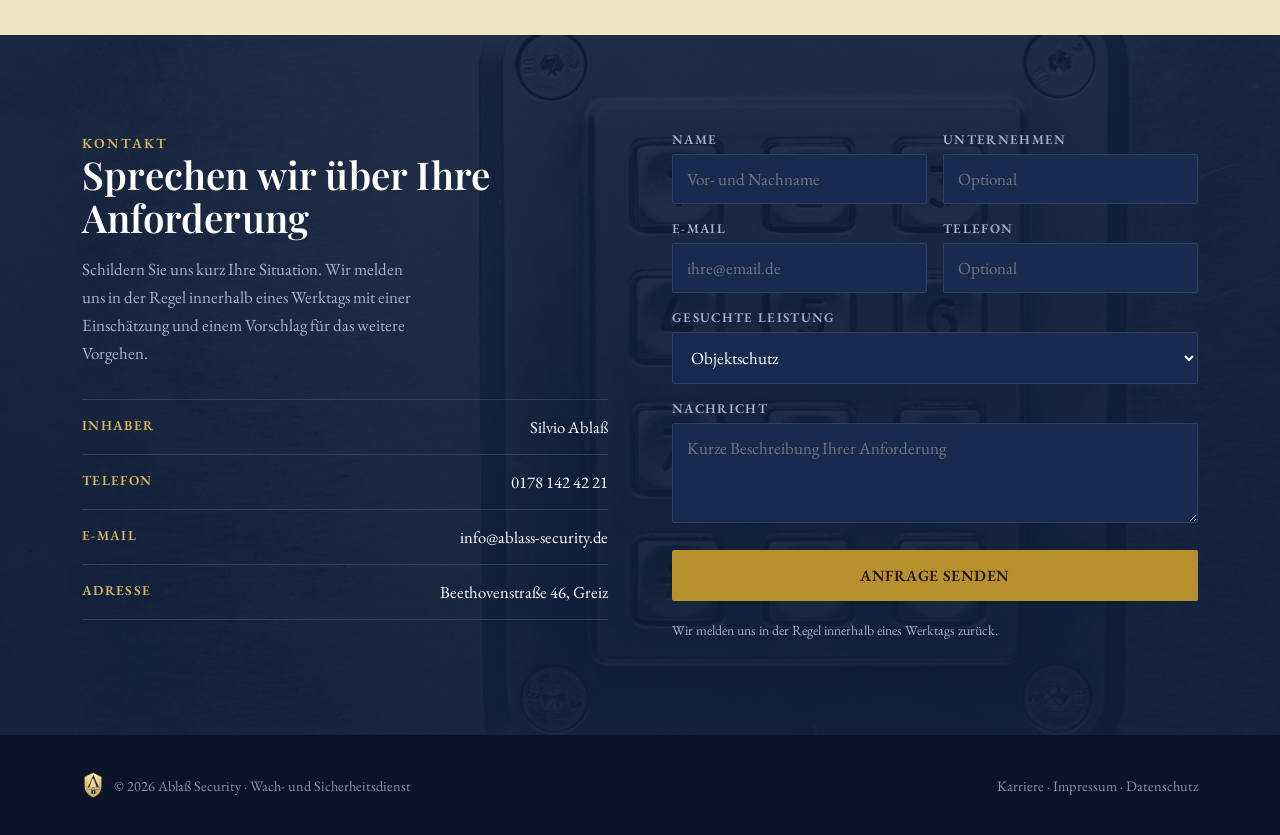
==== commit d26da56a: "Objektschutz und Empfangs-/Pfortendienste: Hintergrundfotos ergaenzt (gleicher verblasster Stil wie " ====
--- a/index.html
+++ b/index.html
@@ -181,6 +181,10 @@
   .service p{color:var(--ink-soft);font-size:0.95rem;line-height:1.55;}
   .service.personenschutz{background:linear-gradient(160deg,rgba(250,243,223,.82),rgba(250,243,223,.7)),url("[data-uri]") center/cover no-repeat;}
   .service.personenschutz:hover{background:linear-gradient(160deg,rgba(250,243,223,.74),rgba(250,243,223,.6)),url("[data-uri]") center/cover no-repeat;}
+  .service.objektschutz{background:linear-gradient(160deg,rgba(250,243,223,.82),rgba(250,243,223,.7)),url("[data-uri]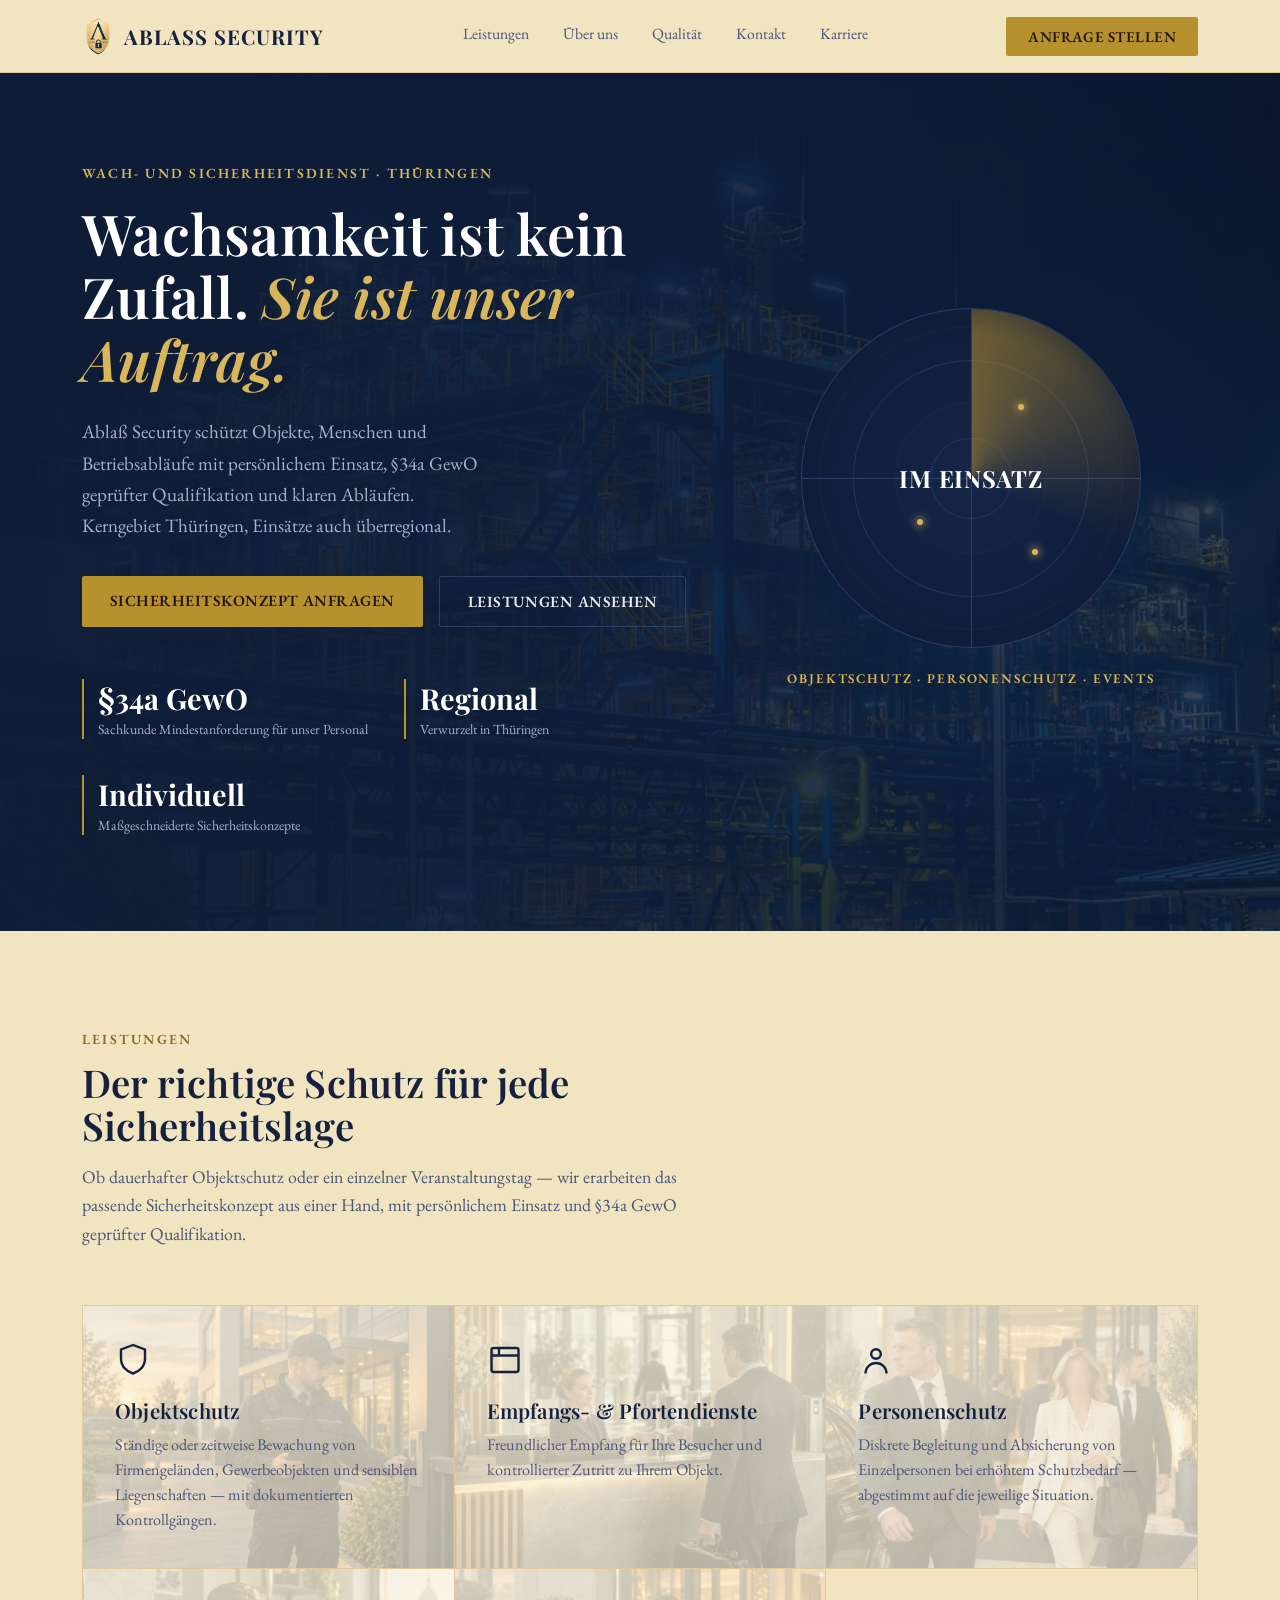
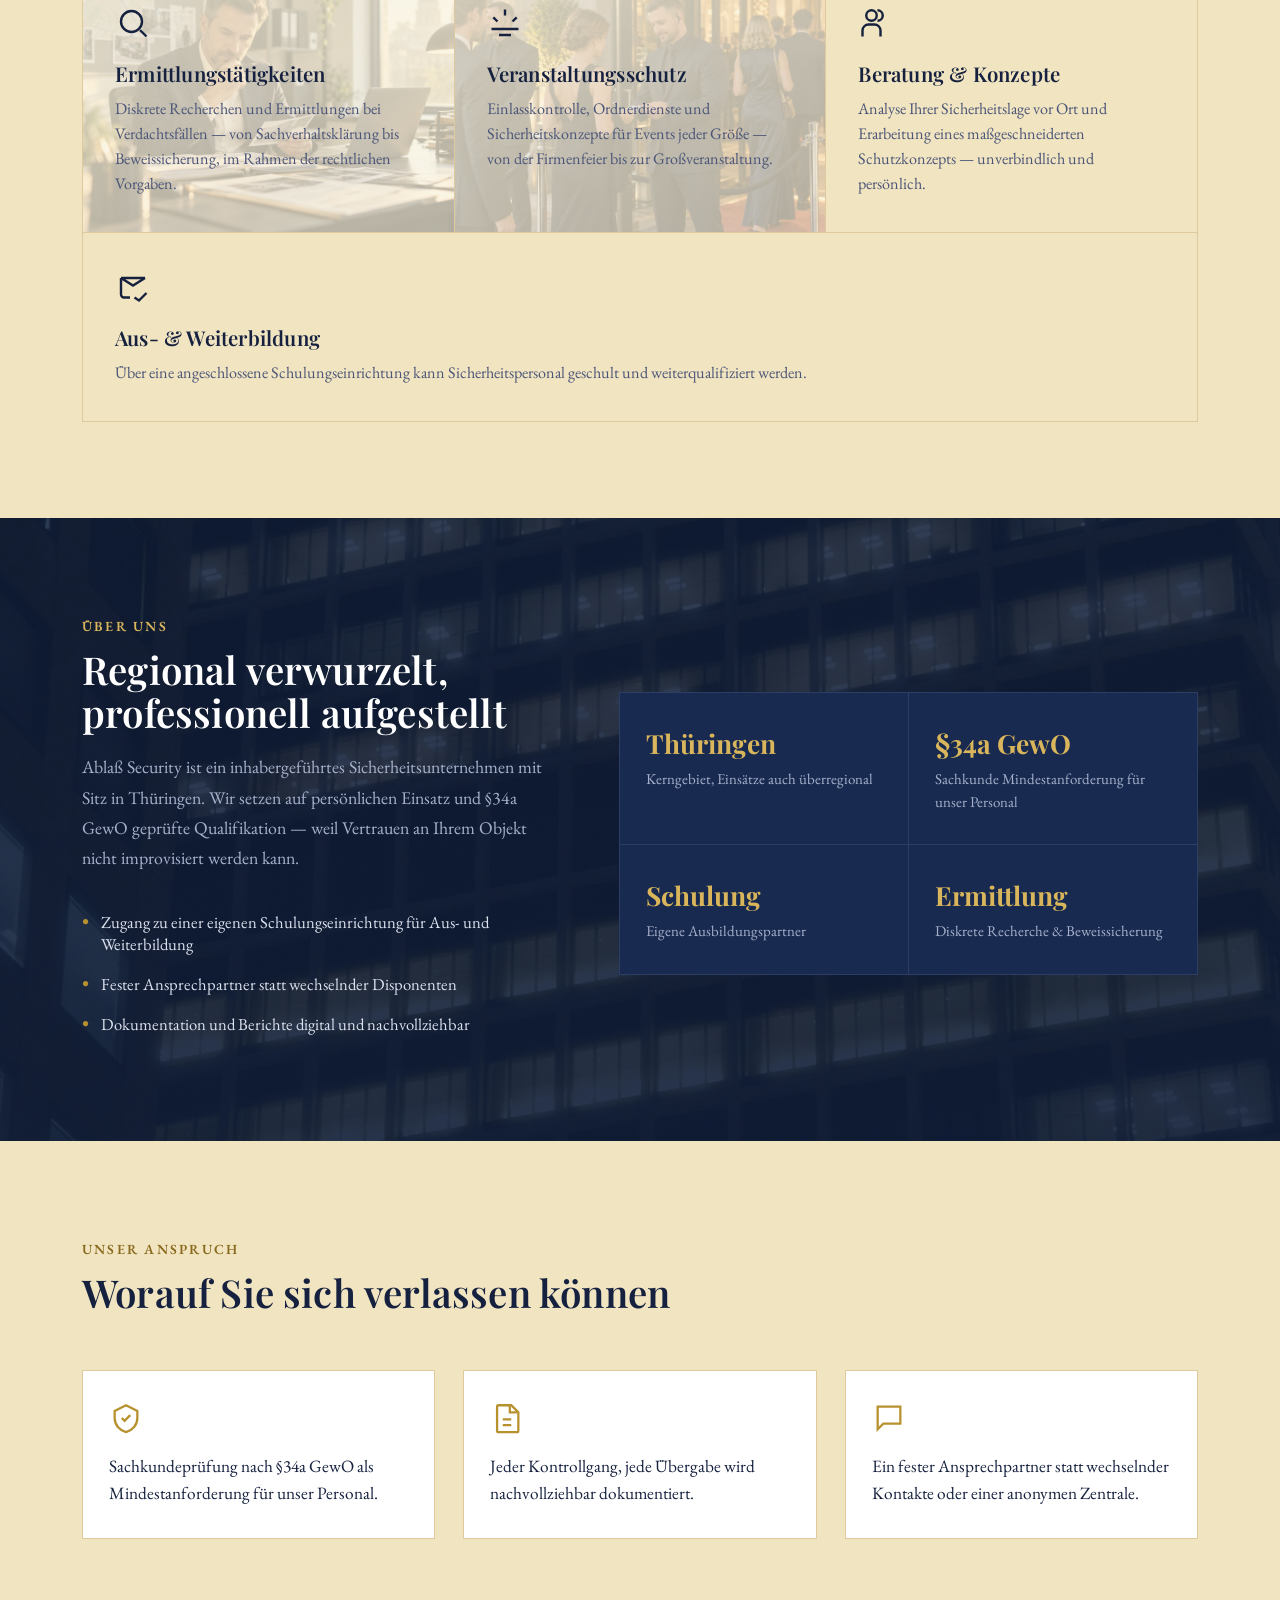
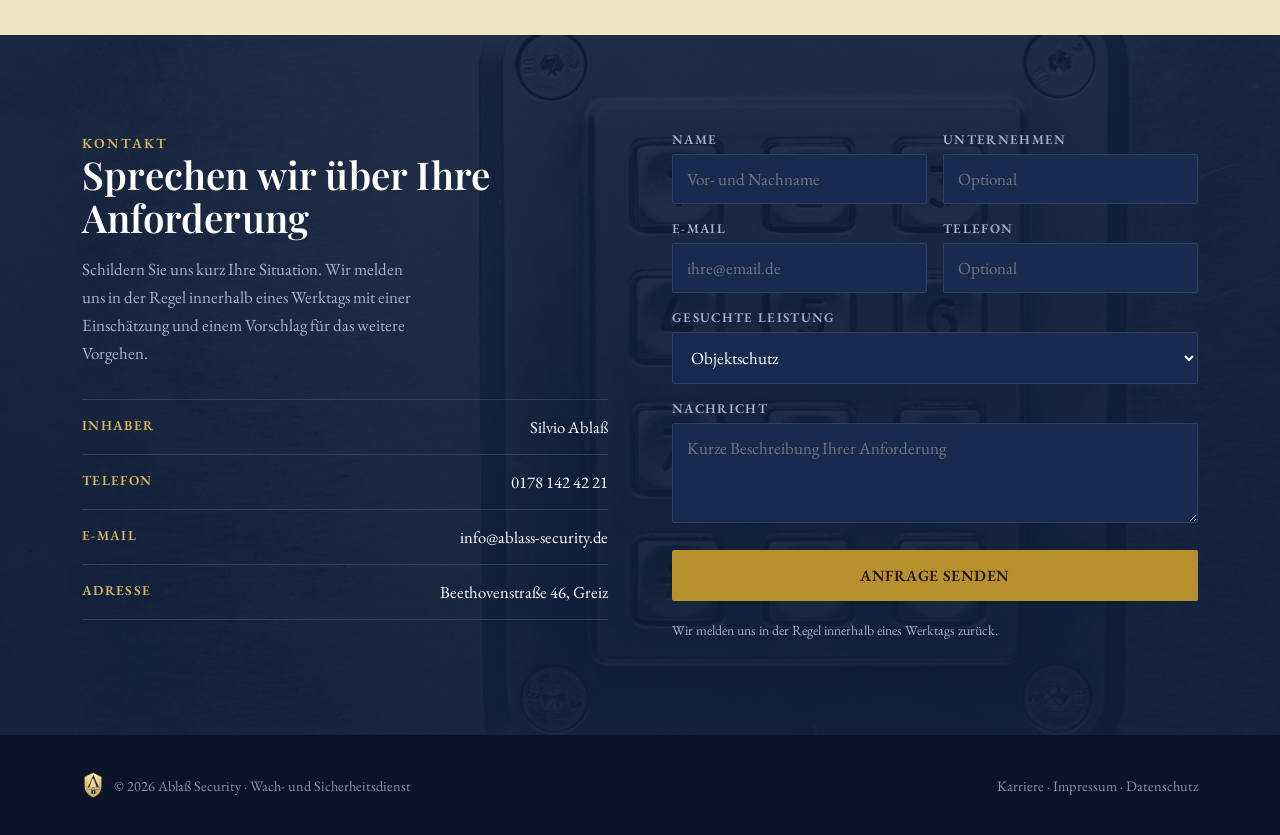
==== commit d6879843: "Ermittlungstaetigkeiten und Veranstaltungsschutz: Hintergrundfotos ergaenzt (gleicher verblasster St" ====
--- a/index.html
+++ b/index.html
@@ -185,6 +185,10 @@
   .service.objektschutz:hover{background:linear-gradient(160deg,rgba(250,243,223,.74),rgba(250,243,223,.6)),url("[data-uri]") center/cover no-repeat;}
   .service.empfang{background:linear-gradient(160deg,rgba(250,243,223,.82),rgba(250,243,223,.7)),url("[data-uri]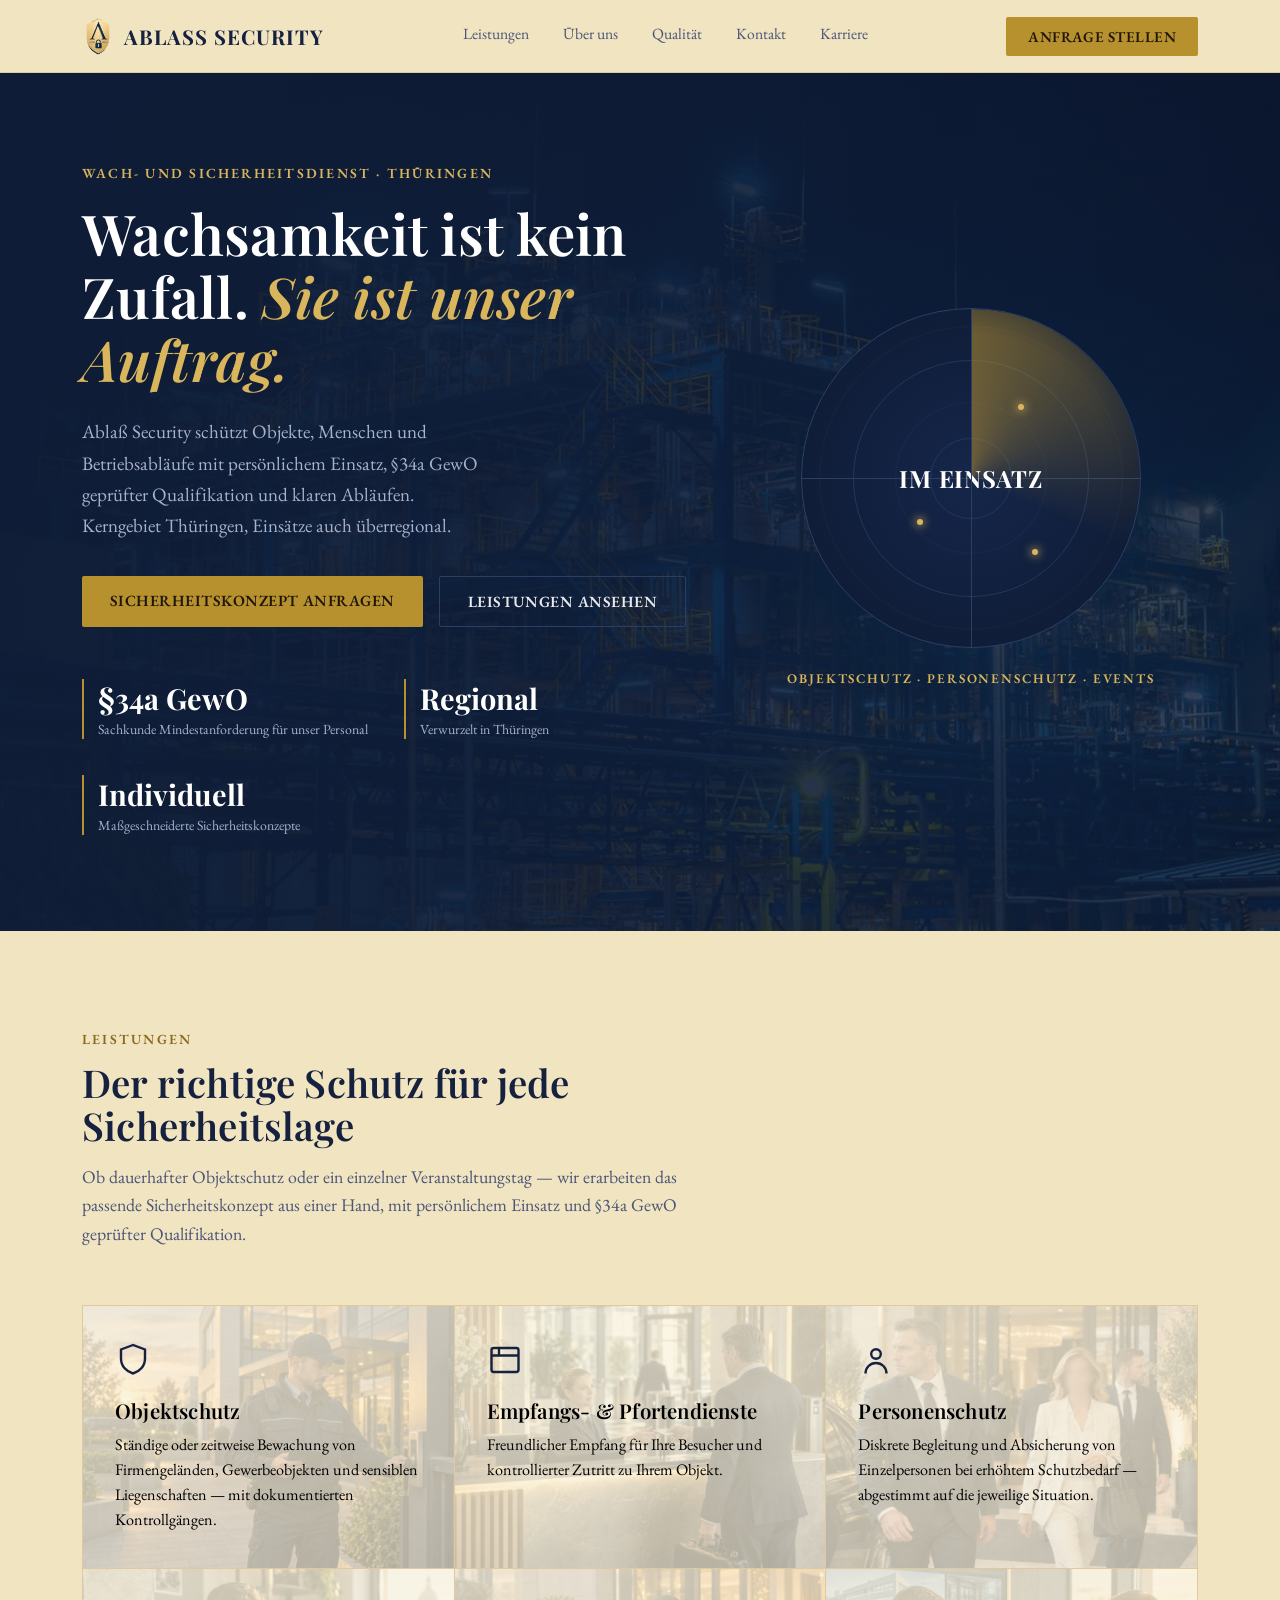
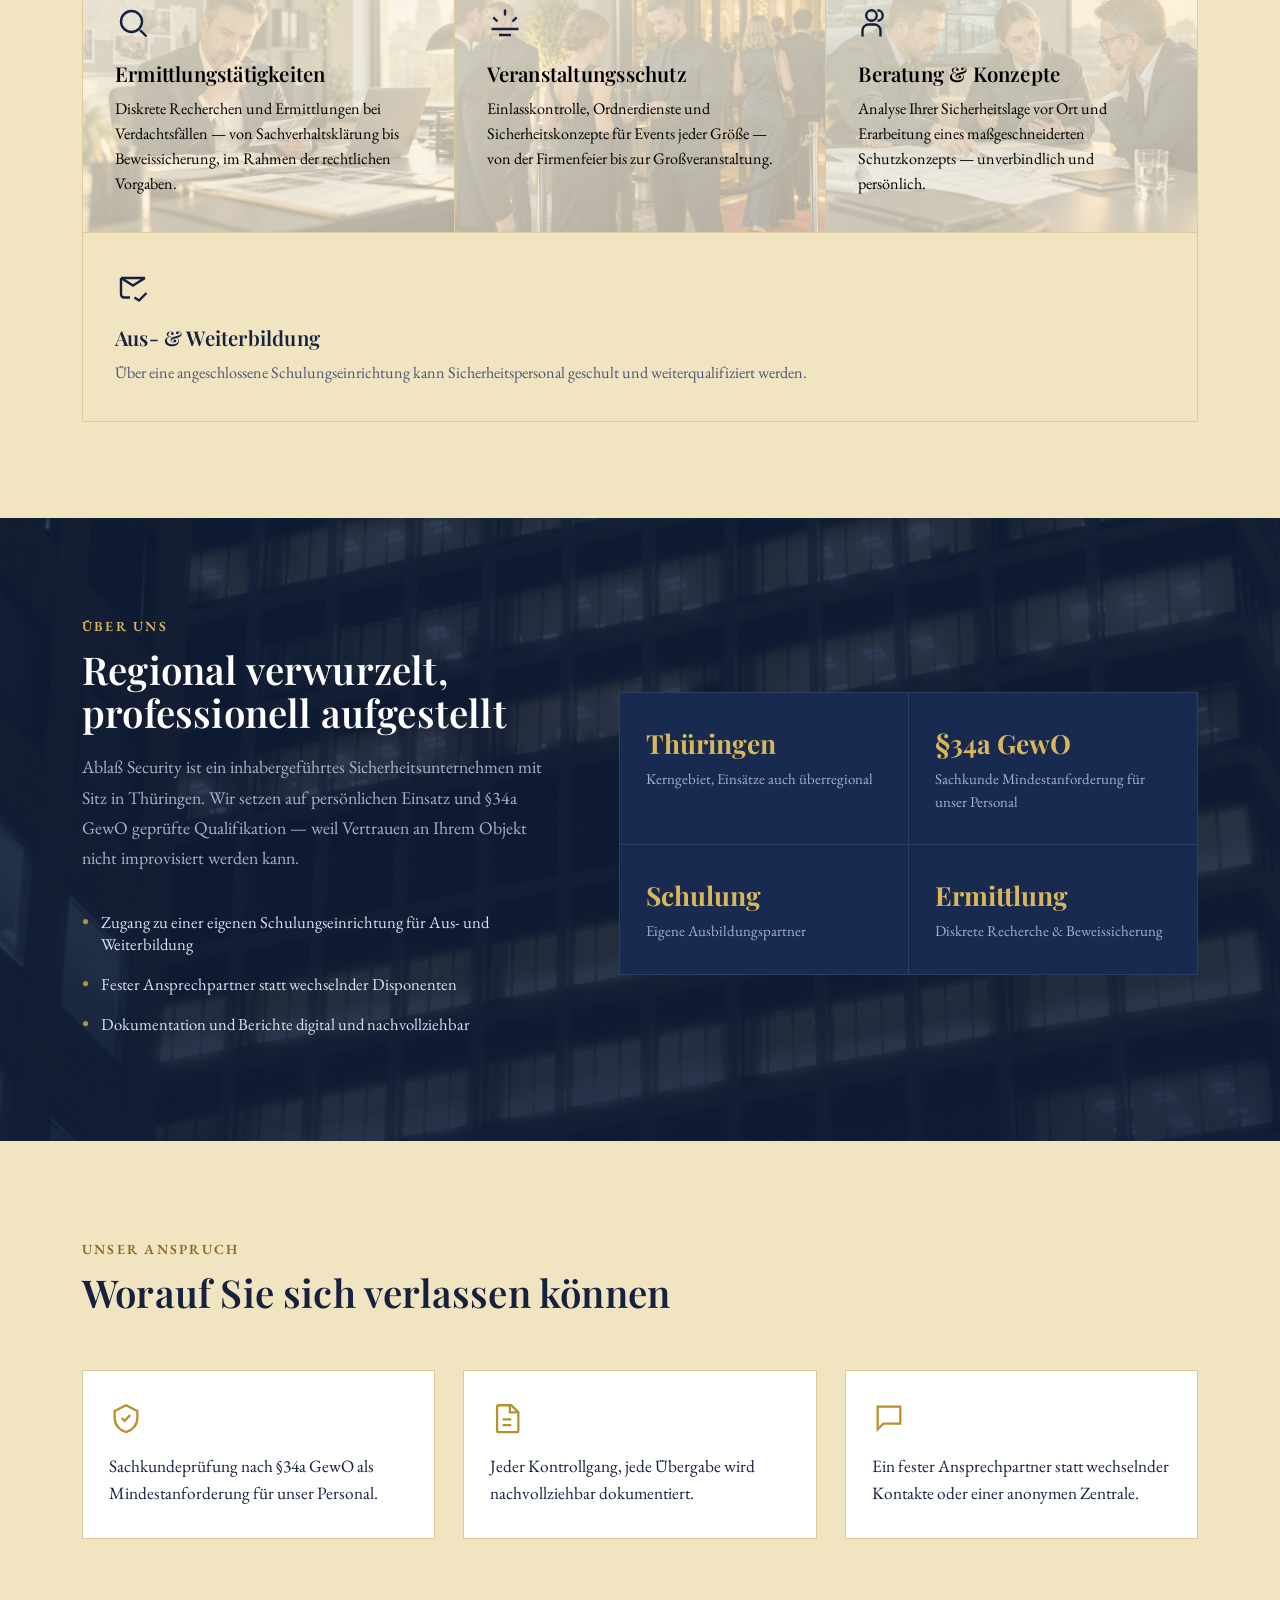
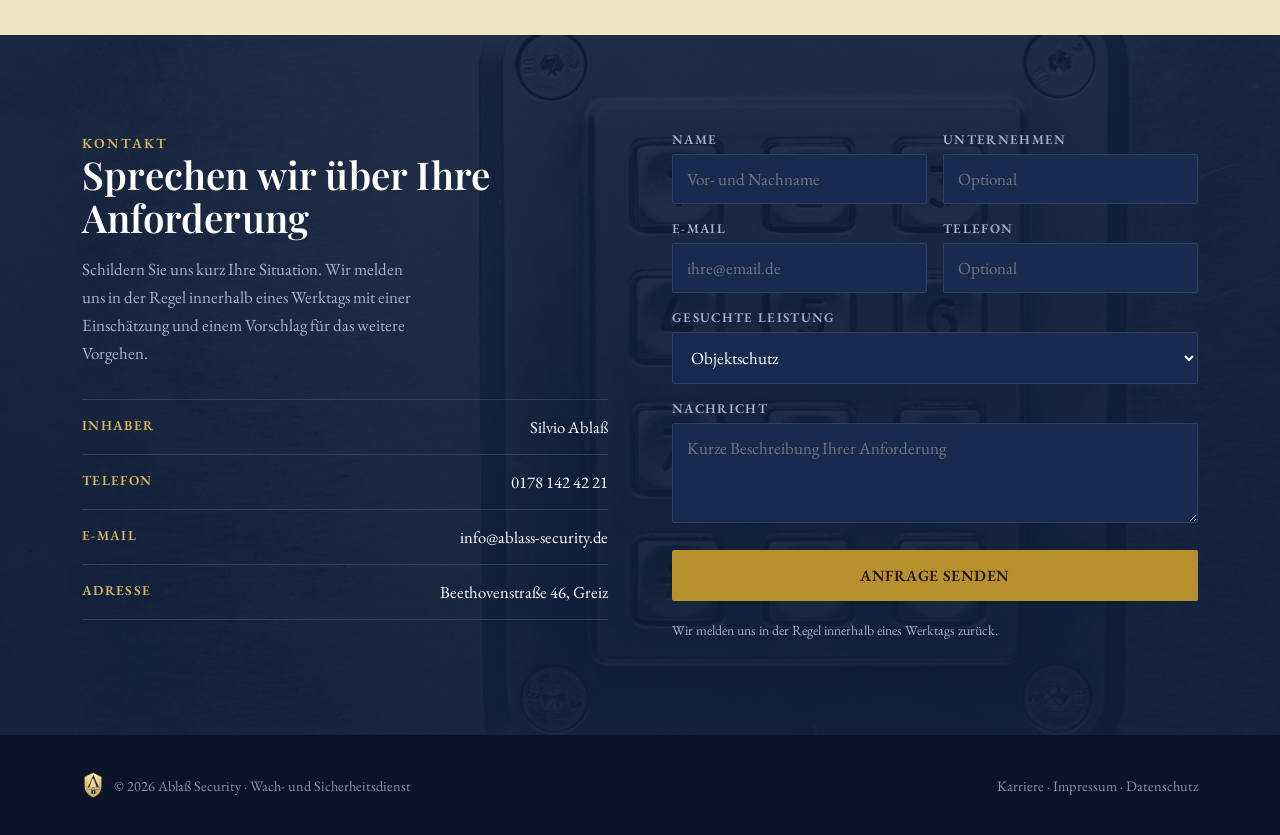
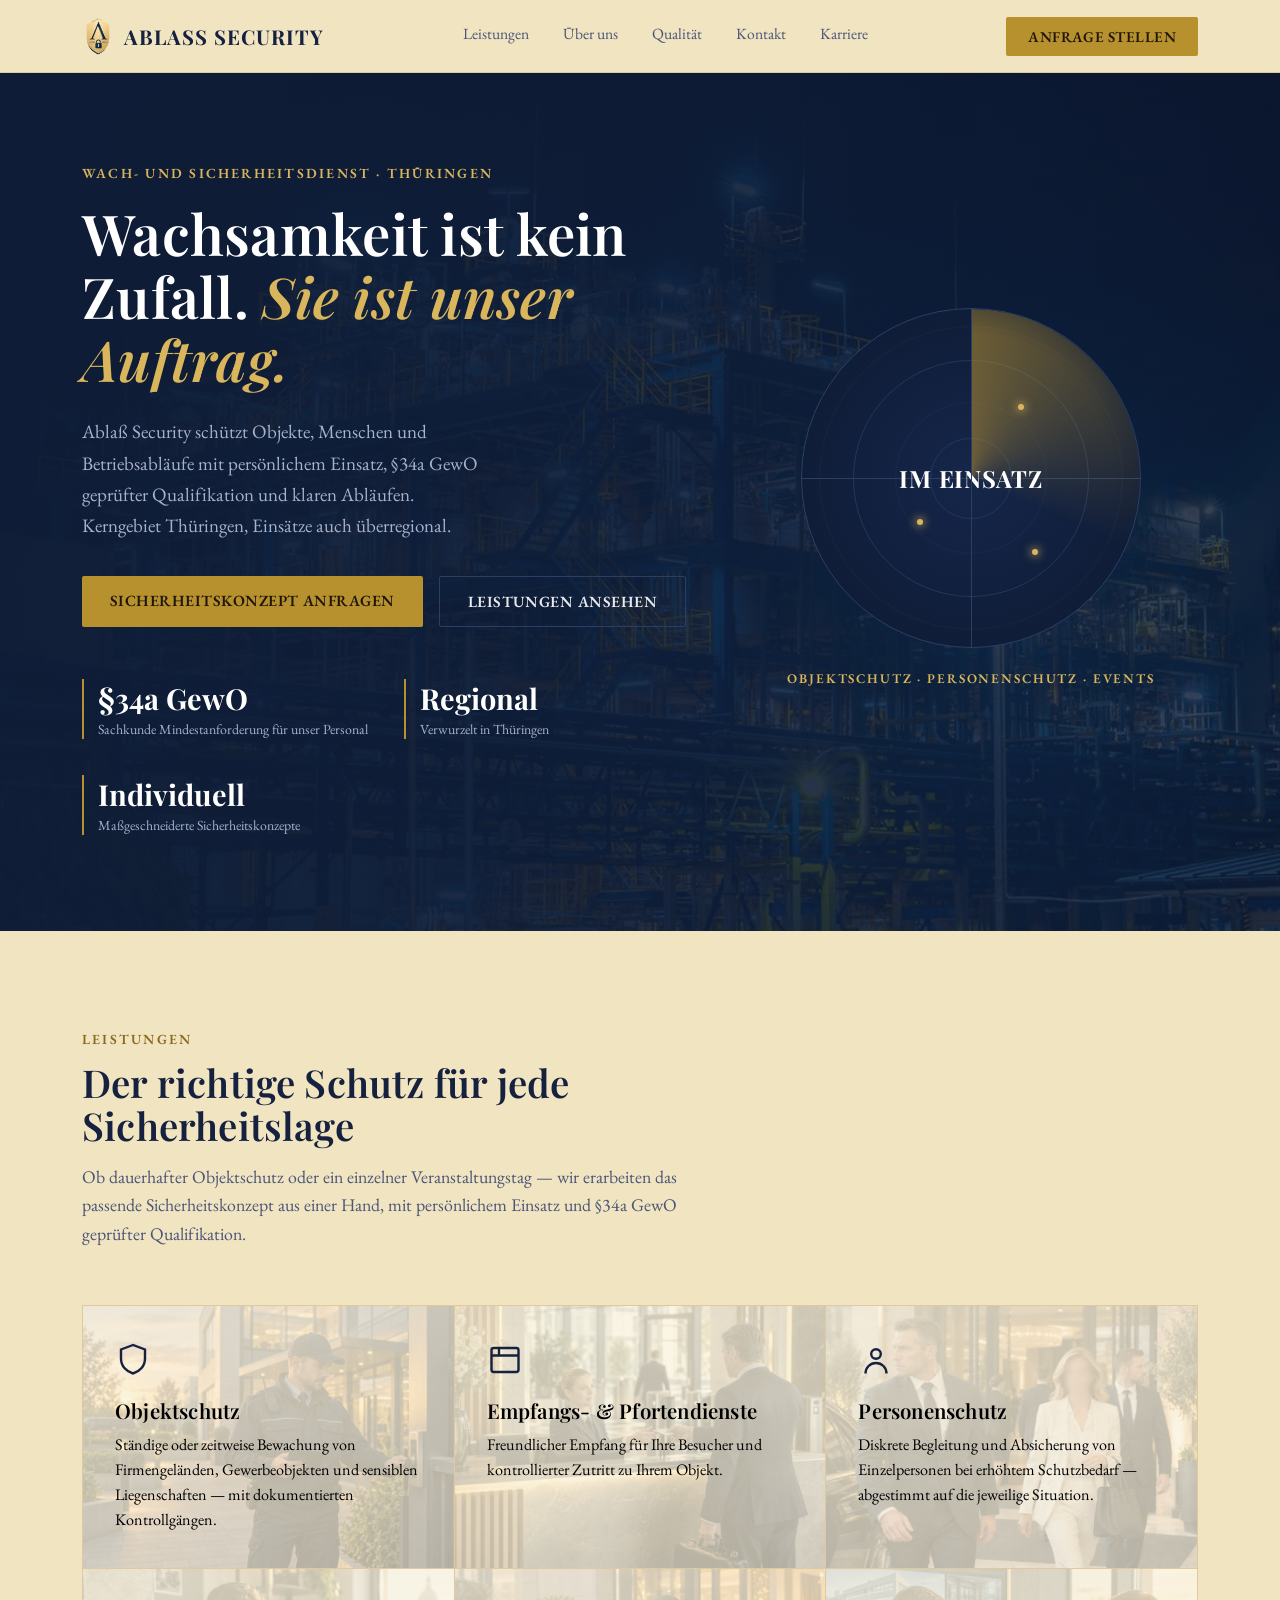
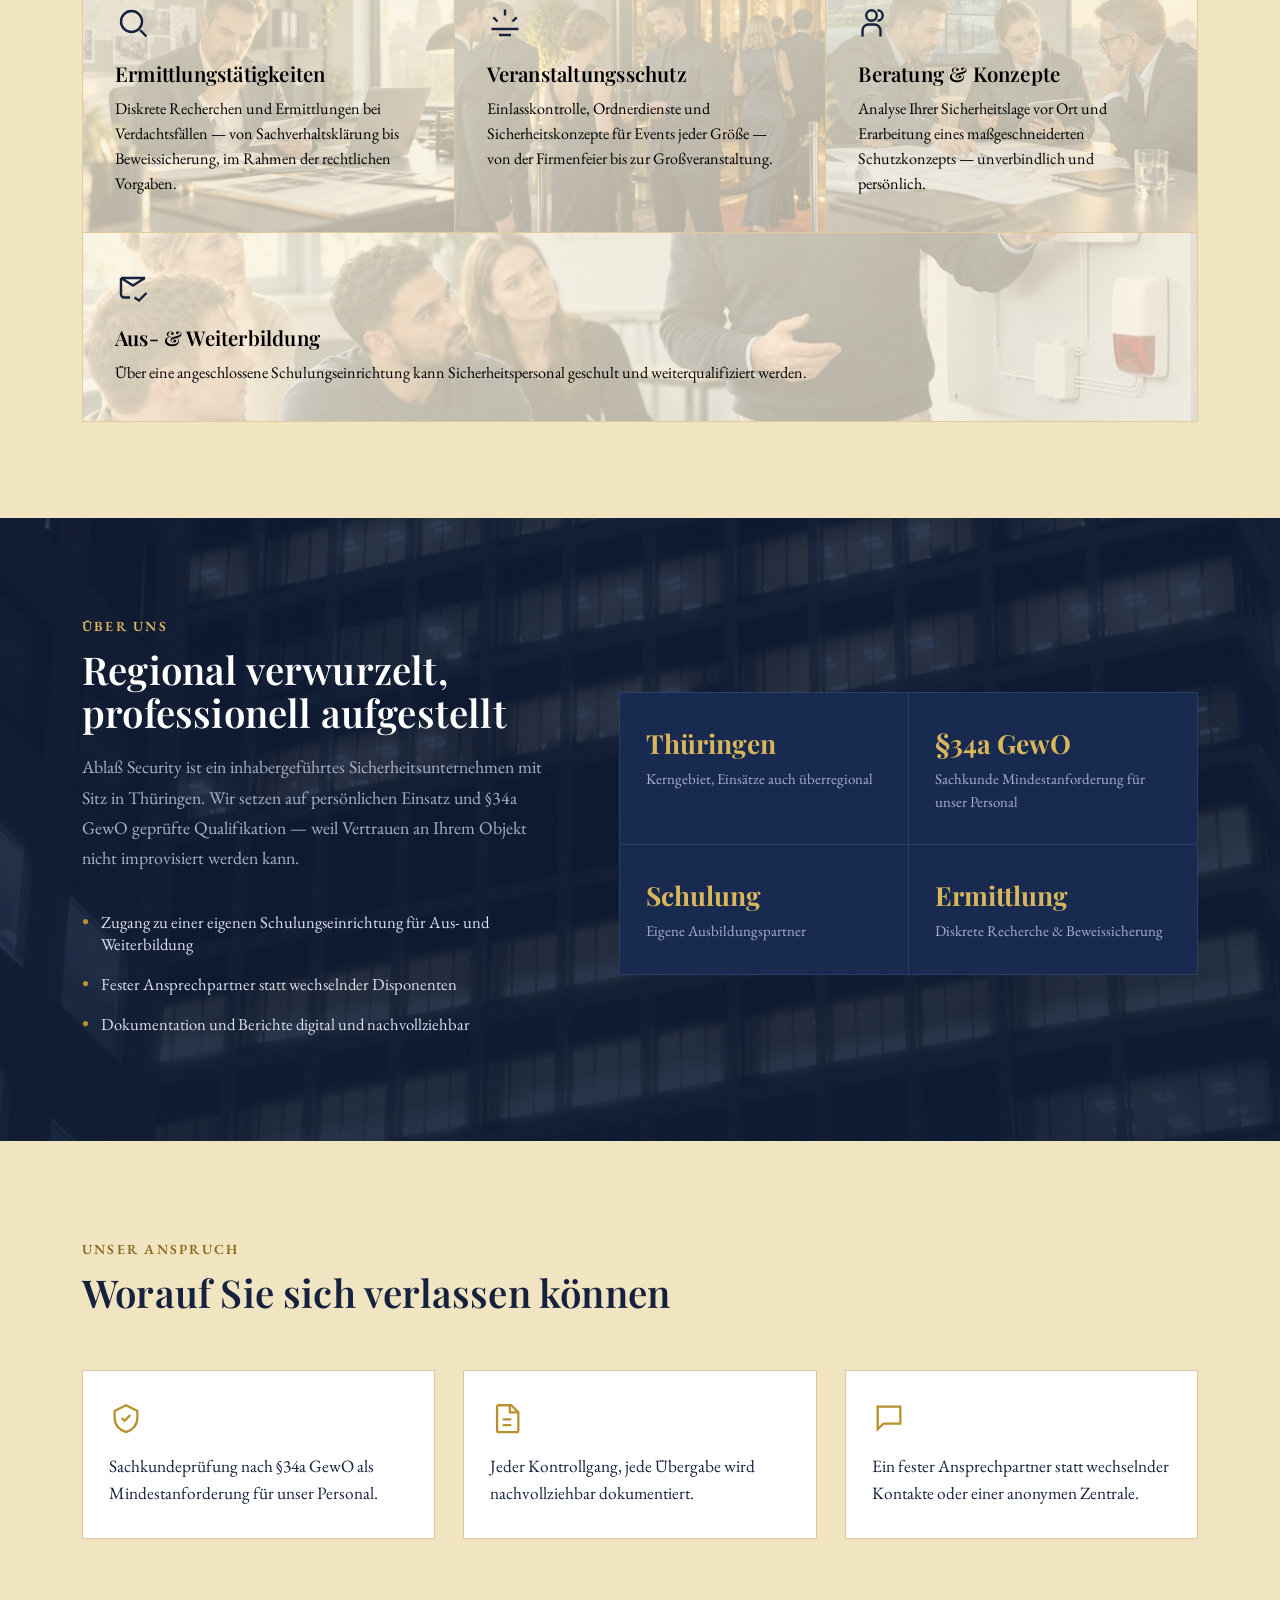
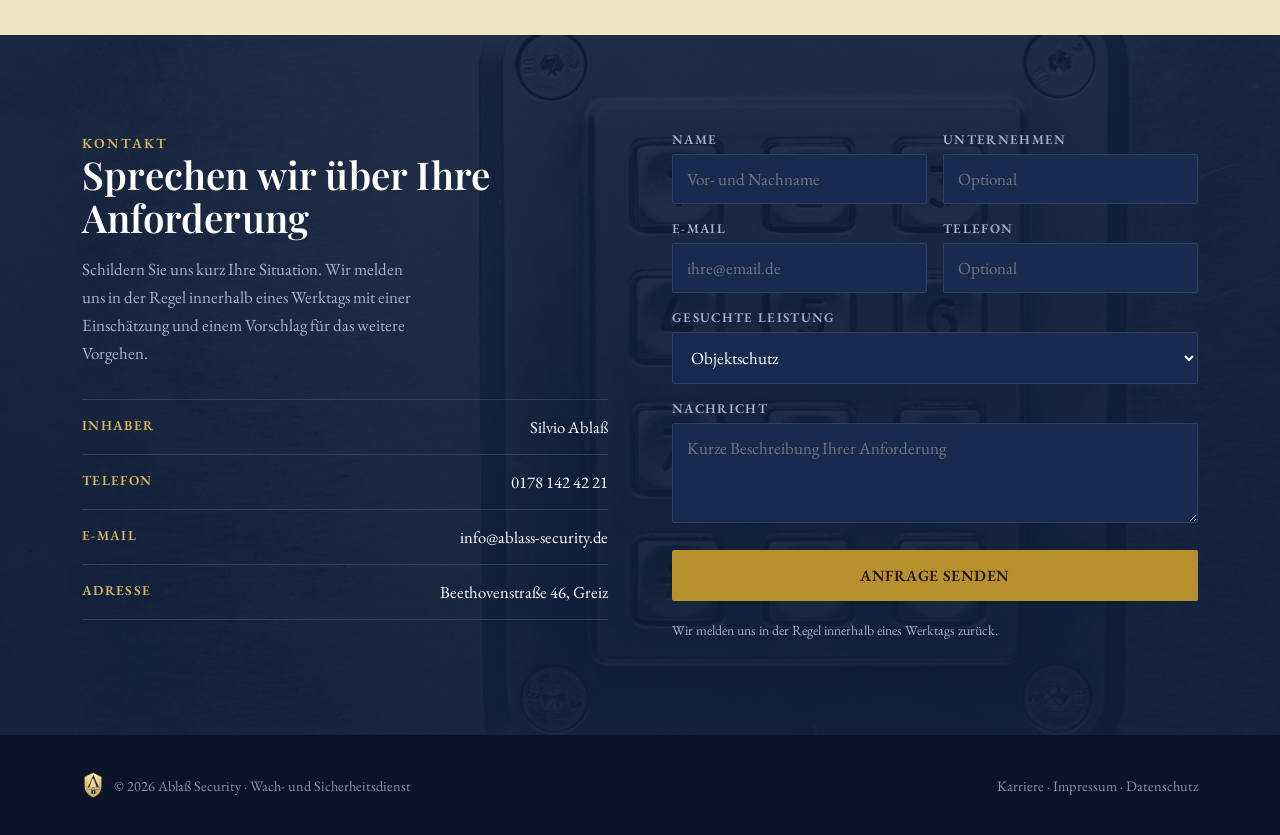
